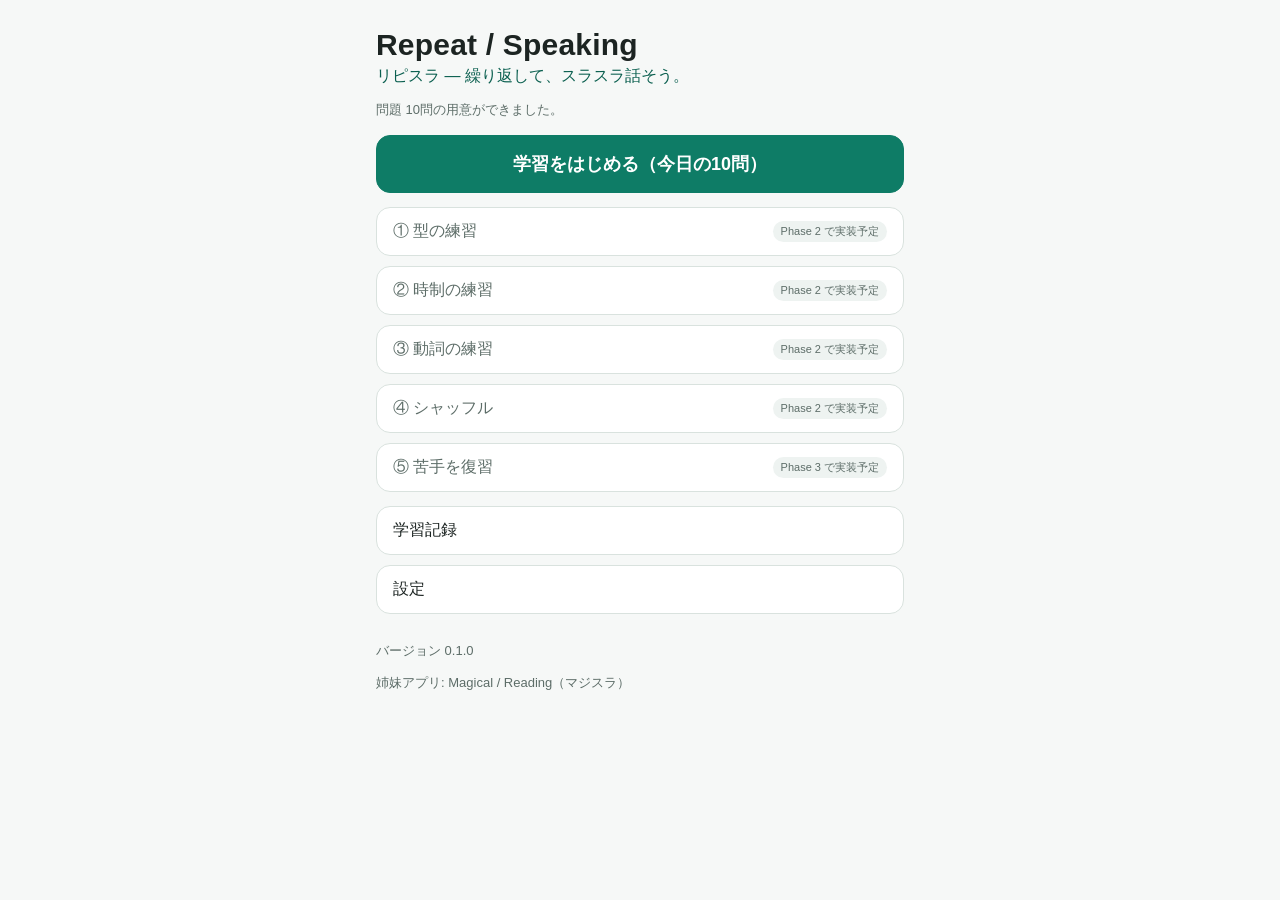
==== index.html @ 86771622 "Phase 1 v0.1.0" ====
<!DOCTYPE html>
<html lang="ja">
<head>
<meta charset="UTF-8">
<meta name="viewport" content="width=device-width, initial-scale=1.0, viewport-fit=cover">
<meta name="theme-color" content="#0e7c66">
<title>Repeat / Speaking（リピスラ）</title>
<link rel="stylesheet" href="style.css">
</head>
<body>
<main id="app">

  <!-- S01 ホーム -->
  <section class="screen active" id="screen-home">
    <header class="home-head">
      <h1>Repeat / Speaking</h1>
      <p class="subtitle">リピスラ — 繰り返して、スラスラ話そう。</p>
      <p class="home-status" id="home-status">問題を読み込んでいます。</p>
    </header>

    <nav class="menu">
      <button type="button" class="btn primary big" id="btn-start" disabled>学習をはじめる（今日の10問）</button>

      <div class="menu-group">
        <button type="button" class="btn menu-item" disabled>① 型の練習 <span class="badge">Phase 2 で実装予定</span></button>
        <button type="button" class="btn menu-item" disabled>② 時制の練習 <span class="badge">Phase 2 で実装予定</span></button>
        <button type="button" class="btn menu-item" disabled>③ 動詞の練習 <span class="badge">Phase 2 で実装予定</span></button>
        <button type="button" class="btn menu-item" disabled>④ シャッフル <span class="badge">Phase 2 で実装予定</span></button>
        <button type="button" class="btn menu-item" disabled>⑤ 苦手を復習 <span class="badge">Phase 3 で実装予定</span></button>
      </div>

      <div class="menu-group sub-menu">
        <button type="button" class="btn menu-item" id="btn-open-records">学習記録</button>
        <button type="button" class="btn menu-item" id="btn-open-settings">設定</button>
      </div>
    </nav>

    <footer class="home-foot">
      <p id="home-version"></p>
      <p class="note">姉妹アプリ: Magical / Reading（マジスラ）</p>
    </footer>
  </section>

  <!-- S02 学習設定 / S06 設定 -->
  <section class="screen" id="screen-settings">
    <header class="page-head">
      <h2>設定</h2>
    </header>
    <div class="form">
      <label>問題数
        <select id="set-count">
          <option value="5">5問</option>
          <option value="10" selected>10問</option>
          <option value="20">20問</option>
        </select>
      </label>
      <p class="note">Phase 1 の問題は10問のため、20問を選んでも10問になります。</p>
      <label>難易度
        <select id="set-level">
          <option value="beginner" selected>初級</option>
          <option value="intermediate">中級</option>
          <option value="advanced">上級</option>
        </select>
      </label>
      <label>回答方法
        <select id="set-method">
          <option value="voice" selected>音声</option>
          <option value="text">テキスト</option>
        </select>
      </label>
      <label>ヒント
        <select id="set-hint">
          <option value="off" selected>オフ</option>
          <option value="on">オン</option>
        </select>
      </label>
      <label>お手本再生
        <select id="set-playback">
          <option value="manual" selected>手動</option>
          <option value="auto">回答後自動</option>
        </select>
      </label>
      <label>正解後の進行
        <select id="set-after">
          <option value="manual" selected>手動</option>
          <option value="auto">自動</option>
        </select>
      </label>
      <label>音声言語
        <select id="set-lang">
          <option value="en-US" selected>en-US</option>
          <option value="en-GB">en-GB</option>
        </select>
      </label>
    </div>

    <div class="form update-box">
      <p id="app-version"></p>
      <button type="button" class="btn sub" id="btn-reload">最新版を読み込む</button>
      <p class="note" id="reload-result"></p>
      <p class="note">ログインとクラウド同期は初版では行いません。学習記録はこの端末の中に保存されます。</p>
    </div>

    <div class="nav-row">
      <button type="button" class="btn sub" id="btn-settings-back">戻る</button>
    </div>
  </section>

  <!-- S03 問題・発話 / S04 回答確認（状態切り替え） -->
  <section class="screen" id="screen-practice">
    <div id="practice-main"></div>
  </section>

  <!-- S05 セット結果 -->
  <section class="screen" id="screen-summary">
    <header class="page-head">
      <h2>セット結果</h2>
    </header>
    <div id="summary-body"></div>
    <div class="row-btns">
      <button type="button" class="btn sub" id="btn-summary-home">ホームに戻る</button>
      <button type="button" class="btn primary" id="btn-summary-retry">もう一度練習する</button>
    </div>
  </section>

  <!-- S06 学習記録 -->
  <section class="screen" id="screen-records">
    <header class="page-head">
      <h2>学習記録</h2>
    </header>
    <div id="records-body"></div>
    <div class="nav-row">
      <button type="button" class="btn sub" id="btn-records-back">戻る</button>
    </div>
  </section>

</main>

<script src="app.js"></script>
</body>
</html>
---- style.css ----
:root {
  --accent: #0e7c66;
  --accent-dark: #0a5f4f;
  --bg: #f6f8f7;
  --card: #ffffff;
  --text: #1c2422;
  --muted: #5d6d68;
  --line: #d9e2de;
  --ok: #178a4c;
  --warn: #b97a12;
  --radius: 14px;
}

* { box-sizing: border-box; }
html, body { margin: 0; padding: 0; }
body {
  font-family: -apple-system, BlinkMacSystemFont, "Hiragino Kaku Gothic ProN", "Noto Sans JP", sans-serif;
  background: var(--bg);
  color: var(--text);
  -webkit-text-size-adjust: 100%;
}

#app { max-width: 560px; margin: 0 auto; padding: 16px 16px 40px; }
.screen { display: none; }
.screen.active { display: block; }

h1 { font-size: 30px; margin: 12px 0 4px; letter-spacing: 0.2px; }
h2 { font-size: 22px; margin: 8px 0; }
.subtitle { color: var(--accent-dark); font-size: 16px; margin: 0 0 8px; }
.home-status, .note { color: var(--muted); font-size: 13px; line-height: 1.6; }
.home-foot { margin-top: 28px; color: var(--muted); font-size: 13px; }

.btn {
  appearance: none; border: 1px solid var(--line); background: var(--card); color: var(--text);
  border-radius: var(--radius); padding: 13px 16px; font-size: 16px; cursor: pointer;
  min-height: 48px;
}
.btn.primary { background: var(--accent); border-color: var(--accent); color: #fff; font-weight: 700; }
.btn.primary:disabled { background: #9db8b1; border-color: #9db8b1; }
.btn.big { width: 100%; font-size: 18px; padding: 16px; }
.btn.sub { background: var(--card); }
.btn.linklike { border: none; background: none; color: var(--accent-dark); text-decoration: underline; min-height: 40px; }
.btn:disabled { color: var(--muted); cursor: default; }
.btn:active { transform: translateY(1px); }

.menu { display: flex; flex-direction: column; gap: 14px; margin-top: 14px; }
.menu-group { display: flex; flex-direction: column; gap: 10px; }
.menu-item { display: flex; justify-content: space-between; align-items: center; text-align: left; gap: 8px; }
.badge { font-size: 11px; color: var(--muted); background: #eef3f1; border-radius: 999px; padding: 3px 8px; white-space: nowrap; }

.form { display: flex; flex-direction: column; gap: 14px; background: var(--card); border: 1px solid var(--line); border-radius: var(--radius); padding: 16px; }
.form label { display: flex; justify-content: space-between; align-items: center; gap: 12px; font-size: 15px; }
.form select { font-size: 16px; padding: 8px; border-radius: 10px; border: 1px solid var(--line); background: #fff; }
.update-box { margin-top: 14px; }
.nav-row { display: flex; justify-content: flex-start; margin-top: 18px; }

.practice-head { margin-bottom: 12px; }
.practice-title { font-weight: 700; font-size: 18px; }
.practice-meta { display: flex; justify-content: space-between; color: var(--muted); font-size: 13px; margin-top: 4px; }
.progress { height: 8px; background: #e3eae7; border-radius: 999px; overflow: hidden; margin-top: 8px; }
.progress-bar { height: 100%; background: var(--accent); transition: width 0.25s ease; }

.prompt-card, .answer-card, .model-card {
  background: var(--card); border: 1px solid var(--line); border-radius: var(--radius); padding: 18px 16px;
}
.prompt-ja { font-size: 24px; line-height: 1.7; margin: 4px 0; font-weight: 600; }
.prompt-context { color: var(--muted); font-size: 14px; margin: 8px 0 0; line-height: 1.6; }
.notice { background: #fdf3e0; border: 1px solid #ecd9ac; border-radius: 10px; padding: 10px 12px; font-size: 14px; line-height: 1.6; }

.mic-zone { display: flex; flex-direction: column; align-items: center; gap: 10px; margin: 22px 0 8px; }
.mic-btn {
  width: 96px; height: 96px; border-radius: 50%; border: none; font-size: 42px; cursor: pointer;
  background: var(--accent); color: #fff; box-shadow: 0 6px 18px rgba(14, 124, 102, 0.35);
}
.mic-btn.listening { background: #c0392b; animation: pulse 1.1s ease-in-out infinite; }
@keyframes pulse { 0% { transform: scale(1); } 50% { transform: scale(1.07); } 100% { transform: scale(1); } }
.mic-state { color: var(--muted); font-size: 14px; text-align: center; margin: 0; line-height: 1.6; }

.row-btns { display: flex; gap: 10px; margin-top: 16px; }
.row-btns .btn { flex: 1; }
.hint-area { margin-top: 12px; }
.hint-line { background: #eef6f3; border-radius: 10px; padding: 10px 12px; font-size: 15px; line-height: 1.6; margin: 8px 0; }
.hint-tag { display: inline-block; font-size: 11px; font-weight: 700; color: var(--accent-dark); background: #d9ece5; border-radius: 6px; padding: 2px 6px; margin-right: 8px; }

.text-input-zone { margin-top: 10px; text-align: center; }
.text-input-zone textarea {
  width: 100%; font-size: 17px; padding: 12px; border: 1px solid var(--line); border-radius: 10px; margin-bottom: 10px;
  font-family: inherit;
}
.text-input-zone .btn { width: 100%; }
.hidden { display: none !important; }

.answer-label { color: var(--muted); font-size: 13px; margin: 0 0 6px; }
.answer-text { font-size: 20px; line-height: 1.6; margin: 0 0 14px; font-weight: 600; }
.verdict { font-size: 22px; font-weight: 800; }
.verdict.ok { color: var(--ok); }
.verdict.undetermined { color: var(--warn); font-size: 19px; }
.verdict.failed { color: #b03a2e; font-size: 19px; }
.verdict-note { color: var(--muted); font-size: 14px; line-height: 1.7; margin: 6px 0 0; }

.model-card { margin-top: 14px; }
.model-head { display: flex; justify-content: space-between; align-items: center; font-weight: 700; margin-bottom: 8px; }
.toggle-group { display: inline-flex; border: 1px solid var(--line); border-radius: 999px; overflow: hidden; }
.toggle { border: none; background: #fff; padding: 6px 12px; font-size: 13px; cursor: pointer; }
.toggle.active { background: var(--accent); color: #fff; font-weight: 700; }
.model-normal, .model-chunks { font-size: 20px; line-height: 1.8; margin: 6px 0; }
.chunk { border: none; background: #eef6f3; border-radius: 8px; padding: 4px 8px; font-size: 19px; cursor: pointer; font-family: inherit; }
.chunk:active { background: #d9ece5; }
.chunk-sep { color: var(--muted); margin: 0 6px; }
.chunk-ja { background: #fdf6e3; border-radius: 10px; padding: 10px 12px; font-size: 14px; line-height: 1.7; }
.explanation { color: var(--muted); font-size: 14px; line-height: 1.7; }

.summary-total { font-size: 17px; font-weight: 600; line-height: 1.7; }
.summary-list { line-height: 2; font-size: 16px; padding-left: 20px; }
.records-list { list-style: none; padding: 0; margin: 0; display: flex; flex-direction: column; gap: 10px; }
.records-list li { background: var(--card); border: 1px solid var(--line); border-radius: var(--radius); padding: 12px 14px; }
.record-head { display: flex; justify-content: space-between; color: var(--muted); font-size: 12px; }
.record-q { font-weight: 600; margin-top: 6px; line-height: 1.6; }
.record-a { margin-top: 4px; line-height: 1.6; }
.record-meta { color: var(--muted); font-size: 12px; margin-top: 4px; }
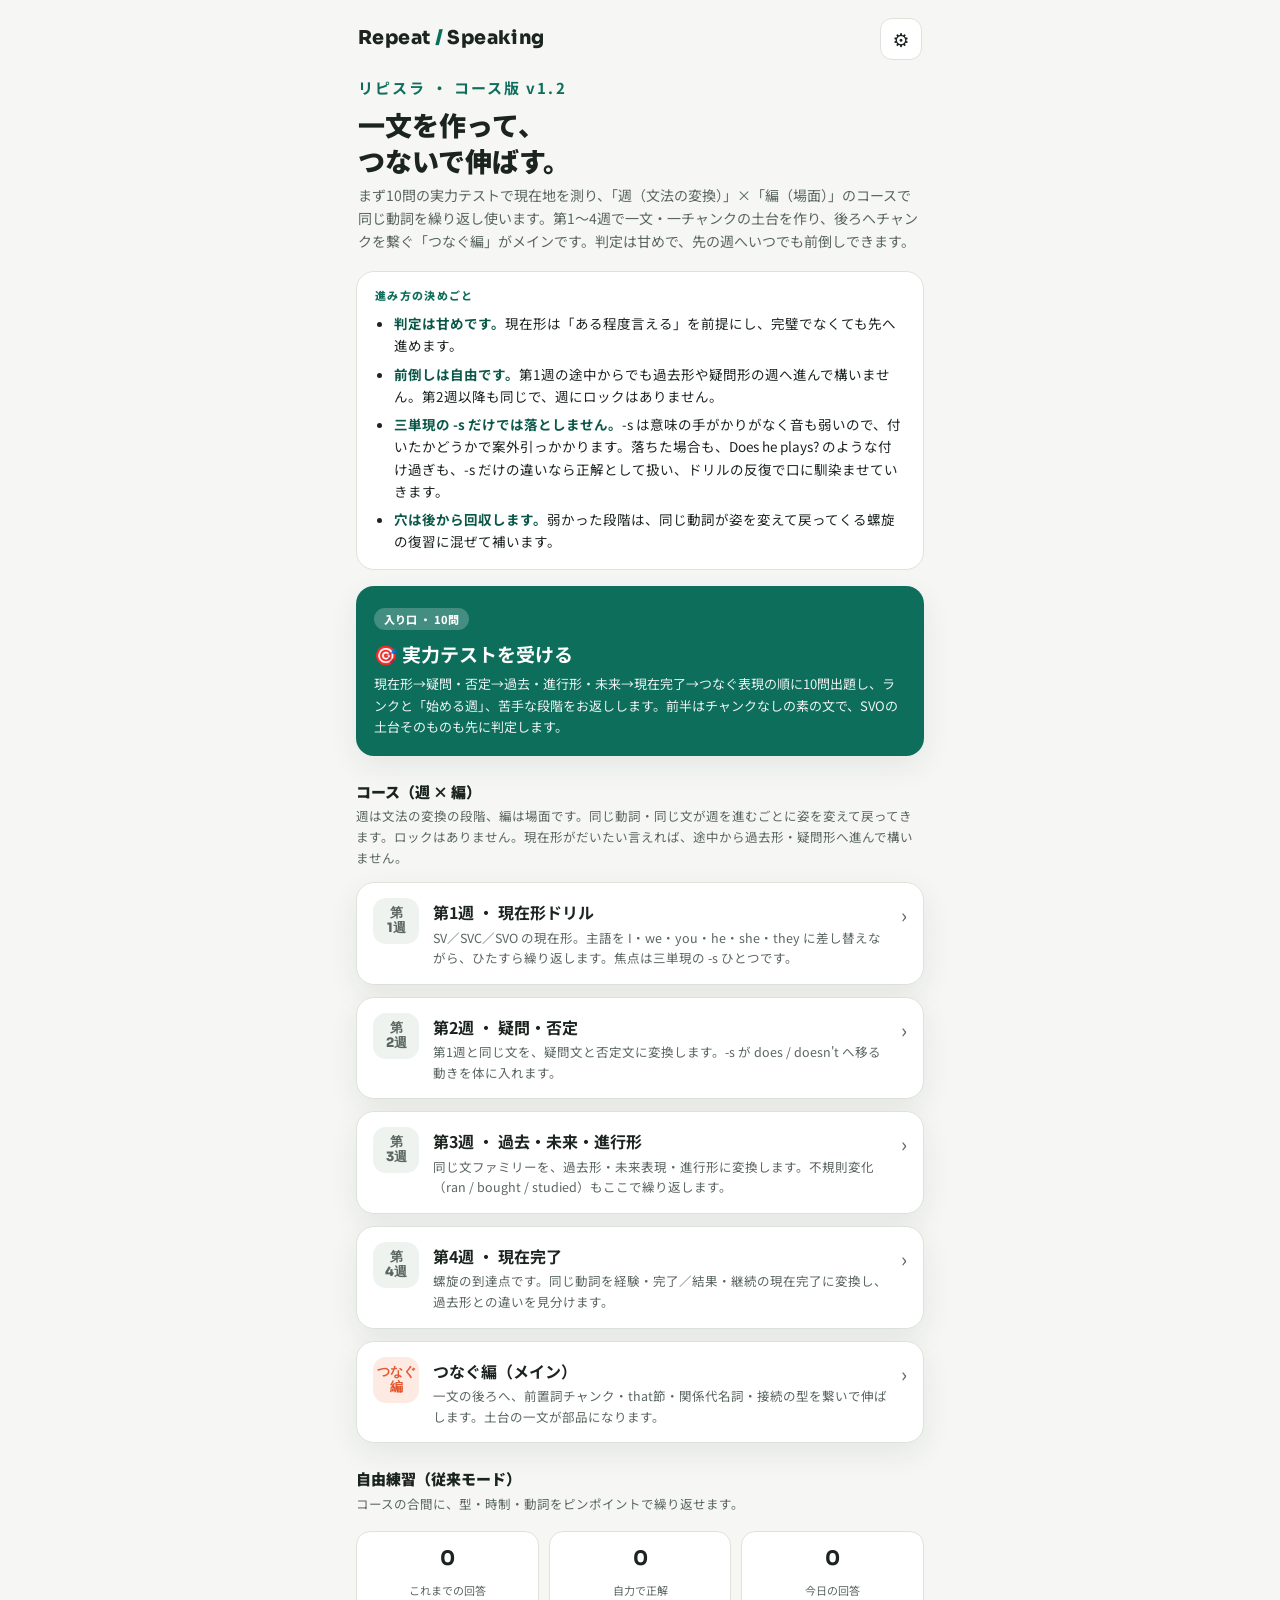
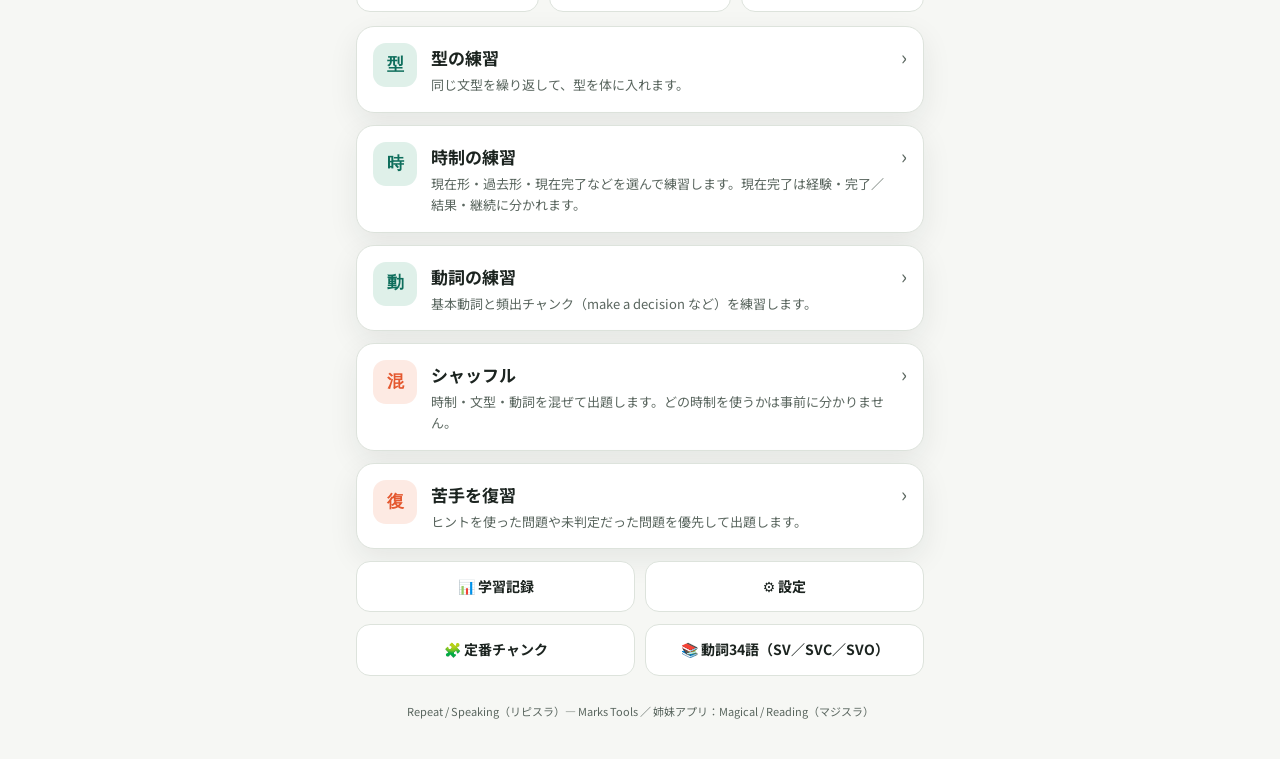
==== commit b66032fe: "v1.2 course version" ====
--- a/index.html
+++ b/index.html
@@ -1,141 +1,1466 @@
-<!DOCTYPE html>
+<!doctype html>
 <html lang="ja">
 <head>
-<meta charset="UTF-8">
-<meta name="viewport" content="width=device-width, initial-scale=1.0, viewport-fit=cover">
-<meta name="theme-color" content="#0e7c66">
-<title>Repeat / Speaking（リピスラ）</title>
-<link rel="stylesheet" href="style.css">
+<meta charset="utf-8" />
+<meta name="viewport" content="width=device-width, initial-scale=1, viewport-fit=cover" />
+<meta name="color-scheme" content="light dark" />
+<link rel="icon" href="data:," />
+<title>Repeat / Speaking — リピスラ</title>
+<link rel="preconnect" href="https://fonts.googleapis.com">
+<link rel="preconnect" href="https://fonts.gstatic.com" crossorigin>
+<link href="https://fonts.googleapis.com/css2?family=Noto+Sans+JP:wght@400;500;700;900&family=Sora:wght@600;700;800&display=swap" rel="stylesheet">
+<style>
+:root{
+  --bg:#f6f7f4; --surface:#ffffff; --surface2:#eef3ef; --ink:#1c2420; --ink2:#5a665f;
+  --line:#dde3dc; --brand:#0e6e5c; --brand-dark:#0a5747; --brand-soft:#dff0e9;
+  --accent:#e4572e; --accent-soft:#fdeae3; --gold:#b98a12; --gold-soft:#faf0d2;
+  --ok:#0e6e5c; --warn:#9a6a00; --bad:#b3372a;
+  --radius:18px; --shadow:0 10px 30px rgba(20,40,32,.08);
+}
+@media (prefers-color-scheme: dark){
+  :root{
+    --bg:#121714; --surface:#1c2320; --surface2:#242d29; --ink:#eef2ee; --ink2:#a7b3ab;
+    --line:#333e38; --brand:#3cbfa4; --brand-dark:#7fd8c3; --brand-soft:#173c33;
+    --accent:#ff8a5f; --accent-soft:#47271c; --gold:#e3bc55; --gold-soft:#40350f;
+    --ok:#3cbfa4; --warn:#e3bc55; --bad:#ff8a7a; --shadow:0 10px 30px rgba(0,0,0,.35);
+  }
+}
+*{box-sizing:border-box}
+html{-webkit-text-size-adjust:100%}
+body{margin:0;background:var(--bg);color:var(--ink);font-family:"Noto Sans JP",system-ui,sans-serif;line-height:1.65}
+button{font:inherit;cursor:pointer;border:none;background:none;color:inherit}
+button:focus-visible,a:focus-visible,input:focus-visible,select:focus-visible{outline:3px solid var(--brand);outline-offset:2px}
+.wrap{max-width:600px;margin:0 auto;padding:0 16px calc(28px + env(safe-area-inset-bottom))}
+.screen{display:none}
+.screen.on{display:block;animation:fade .22s ease}
+@keyframes fade{from{opacity:0;transform:translateY(4px)}to{opacity:1;transform:none}}
+@media (prefers-reduced-motion: reduce){.screen.on{animation:none}.mic.pulse{animation:none}}
+
+/* header */
+.topbar{display:flex;align-items:center;justify-content:space-between;padding:18px 2px 6px}
+.wordmark{font-family:"Sora",sans-serif;font-weight:800;font-size:19px;letter-spacing:.02em}
+.wordmark span{color:var(--brand)}
+.iconbtn{width:42px;height:42px;border-radius:12px;background:var(--surface);border:1px solid var(--line);display:grid;place-items:center;font-size:19px}
+.hero{padding:10px 2px 4px}
+.hero h1{font-size:15px;margin:0;color:var(--brand);font-weight:700;letter-spacing:.14em}
+.hero .big{font-size:27px;font-weight:900;line-height:1.35;margin:6px 0 4px}
+.hero p{margin:0;color:var(--ink2);font-size:14px}
+.stat-strip{display:flex;gap:10px;margin:16px 0 4px}
+.stat{flex:1;background:var(--surface);border:1px solid var(--line);border-radius:14px;padding:10px 12px;text-align:center}
+.stat b{display:block;font-size:20px;font-family:"Sora",sans-serif}
+.stat small{color:var(--ink2);font-size:11px}
+
+/* mode cards */
+.mode-list{display:grid;gap:12px;margin-top:14px}
+.mode-card{display:flex;gap:14px;align-items:flex-start;text-align:left;width:100%;background:var(--surface);border:1px solid var(--line);border-radius:var(--radius);padding:16px;box-shadow:var(--shadow)}
+.mode-card:active{transform:scale(.99)}
+.mode-num{flex:none;width:44px;height:44px;border-radius:13px;background:var(--brand-soft);color:var(--brand);display:grid;place-items:center;font-family:"Sora",sans-serif;font-weight:800;font-size:17px}
+.mode-card.accent .mode-num{background:var(--accent-soft);color:var(--accent)}
+.mode-card h2{font-size:17px;margin:1px 0 2px;font-weight:700}
+.mode-card p{margin:0;font-size:13px;color:var(--ink2)}
+.mode-card .chev{margin-left:auto;color:var(--ink2);font-size:20px;line-height:1.4}
+.sub-row{display:flex;gap:10px;margin-top:12px}
+.sub-btn{flex:1;background:var(--surface);border:1px solid var(--line);border-radius:14px;padding:13px;font-weight:700;font-size:14px}
+.note{font-size:12px;color:var(--ink2);margin-top:14px}
+
+/* generic */
+.backrow{display:flex;align-items:center;gap:10px;padding:16px 0 4px}
+.backbtn{width:40px;height:40px;border-radius:12px;background:var(--surface);border:1px solid var(--line);font-size:18px;display:grid;place-items:center}
+.screen-title{font-size:21px;font-weight:900;margin:0}
+.screen-sub{color:var(--ink2);font-size:13px;margin:2px 0 0}
+.chip-grid{display:grid;gap:10px;margin-top:16px}
+.pick{display:flex;justify-content:space-between;align-items:center;width:100%;text-align:left;background:var(--surface);border:1px solid var(--line);border-radius:14px;padding:14px 16px}
+.pick b{font-size:15px}
+.pick small{display:block;color:var(--ink2);font-size:12px;font-weight:400}
+.pick .cnt{font-family:"Sora",sans-serif;color:var(--brand);font-weight:700;font-size:13px;white-space:nowrap}
+.field{margin-top:18px}
+.field>label{display:block;font-weight:700;font-size:14px;margin-bottom:8px}
+.seg{display:flex;flex-wrap:wrap;gap:8px}
+.seg button{border:1px solid var(--line);background:var(--surface);border-radius:999px;padding:8px 16px;font-size:14px;font-weight:500}
+.seg button.sel{background:var(--brand);border-color:var(--brand);color:#fff;font-weight:700}
+@media (prefers-color-scheme: dark){.seg button.sel{color:#0c1512}}
+.primary-btn{display:block;width:100%;background:var(--brand);color:#fff;font-weight:800;font-size:16px;border-radius:15px;padding:15px;margin-top:22px}
+.primary-btn:disabled{opacity:.45}
+.ghost-btn{display:block;width:100%;background:var(--surface);border:1px solid var(--line);font-weight:700;font-size:15px;border-radius:15px;padding:13px;margin-top:10px}
+.danger-btn{color:var(--bad)}
+
+/* practice */
+.progress-head{display:flex;justify-content:space-between;align-items:baseline;margin-top:14px}
+.progress-head .mode-name{font-weight:800;font-size:15px}
+.progress-head .count{font-family:"Sora",sans-serif;color:var(--ink2);font-size:14px}
+.progressbar{height:8px;background:var(--surface2);border-radius:99px;overflow:hidden;margin-top:8px}
+.progressbar i{display:block;height:100%;background:var(--brand);border-radius:99px;transition:width .35s ease}
+.prompt-card{background:var(--surface);border:1px solid var(--line);border-radius:var(--radius);box-shadow:var(--shadow);padding:26px 20px 22px;margin-top:16px;text-align:center}
+.prompt-label{font-size:12px;letter-spacing:.16em;color:var(--brand);font-weight:700}
+.prompt-ja{font-size:25px;font-weight:900;line-height:1.5;margin:12px 0 8px}
+.prompt-ctx{font-size:13px;color:var(--ink2);margin:0}
+.mic-zone{margin-top:22px;text-align:center}
+.mic{width:96px;height:96px;border-radius:50%;background:var(--brand);color:#fff;font-size:40px;display:grid;place-items:center;margin:0 auto;box-shadow:0 12px 26px rgba(14,110,92,.35)}
+.mic.listening{background:var(--accent);animation:pulse 1.1s ease-in-out infinite}
+@keyframes pulse{0%,100%{transform:scale(1)}50%{transform:scale(1.07)}}
+.mic-state{margin-top:12px;font-size:14px;font-weight:700;min-height:24px}
+.mic-state small{display:block;font-weight:400;color:var(--ink2);font-size:12px}
+.tool-row{display:flex;gap:10px;margin-top:18px}
+.tool-row button{flex:1;background:var(--surface);border:1px solid var(--line);border-radius:13px;padding:12px 6px;font-weight:700;font-size:14px}
+.tool-row button:disabled{opacity:.4}
+.hint-box{display:none;background:var(--gold-soft);border:1px solid var(--gold);border-radius:14px;padding:14px 16px;margin-top:16px;font-size:15px}
+.hint-box.on{display:block}
+.hint-box .h-label{font-size:11px;font-weight:800;letter-spacing:.12em;color:var(--warn)}
+.hint-box .h-body{margin-top:4px;font-weight:700;word-break:break-word}
+.text-input-zone{display:none;margin-top:16px}
+.text-input-zone.on{display:block}
+.text-input-zone textarea{width:100%;border:1px solid var(--line);border-radius:14px;padding:13px;font:inherit;font-size:16px;background:var(--surface);color:var(--ink);min-height:76px;resize:vertical}
+.err-box{display:none;background:var(--accent-soft);border:1px solid var(--accent);color:var(--ink);border-radius:14px;padding:13px 15px;margin-top:16px;font-size:14px}
+.err-box.on{display:block}
+
+/* result */
+.verdict{border-radius:var(--radius);padding:20px;margin-top:16px;text-align:center;border:1px solid var(--line);background:var(--surface)}
+.verdict.ok{background:var(--brand-soft);border-color:var(--brand)}
+.verdict.un{background:var(--gold-soft);border-color:var(--gold)}
+.verdict .v-icon{font-size:34px;line-height:1}
+.verdict h2{margin:6px 0 2px;font-size:21px}
+.verdict p{margin:0;font-size:13px;color:var(--ink2)}
+.your-answer{background:var(--surface);border:1px solid var(--line);border-radius:14px;padding:14px 16px;margin-top:14px}
+.your-answer small{color:var(--ink2);font-size:12px;font-weight:700;letter-spacing:.08em}
+.your-answer .ans{font-size:18px;font-weight:700;margin-top:2px;word-break:break-word}
+.model-card{background:var(--surface);border:1px solid var(--line);border-radius:var(--radius);padding:18px;margin-top:14px;box-shadow:var(--shadow)}
+.model-head{display:flex;justify-content:space-between;align-items:center}
+.model-head b{font-size:13px;letter-spacing:.1em;color:var(--brand)}
+.toggle{display:flex;background:var(--surface2);border-radius:99px;padding:3px}
+.toggle button{border-radius:99px;padding:5px 12px;font-size:12px;font-weight:700;color:var(--ink2)}
+.toggle button.sel{background:var(--surface);color:var(--ink);box-shadow:0 1px 4px rgba(0,0,0,.12)}
+.model-sentence{font-size:21px;font-weight:800;line-height:1.55;margin:12px 0 4px;word-break:break-word}
+.chunk-wrap{display:flex;flex-wrap:wrap;gap:8px;margin-top:12px}
+.chunk{border:1.5px solid var(--brand);color:var(--brand-dark);background:var(--brand-soft);border-radius:12px;padding:9px 12px;font-weight:700;font-size:16px;text-align:left}
+.chunk small{display:block;font-weight:500;font-size:12px;color:var(--ink2)}
+.chunk .chunk-ja{display:none;margin-top:3px;font-size:13px;color:var(--ink);font-weight:500}
+.chunk.open .chunk-ja{display:block}
+.explain{font-size:13px;color:var(--ink2);margin-top:12px}
+.listen-row{display:flex;gap:10px;margin-top:14px}
+.listen-row button{flex:1;border-radius:12px;padding:12px;font-weight:700;font-size:14px;background:var(--surface2);border:1px solid var(--line)}
+.result-actions{margin-top:18px}
+.ai-box{display:none;background:var(--surface);border:1px dashed var(--brand);border-radius:14px;padding:14px 16px;margin-top:14px}
+.ai-box.on{display:block}
+.ai-box textarea{width:100%;min-height:150px;border:1px solid var(--line);border-radius:10px;padding:10px;font:inherit;font-size:12.5px;background:var(--bg);color:var(--ink)}
+.ai-links{display:flex;gap:8px;margin-top:10px;flex-wrap:wrap}
+.ai-links a{flex:1;text-align:center;text-decoration:none;background:var(--brand);color:#fff;font-weight:700;font-size:13px;border-radius:10px;padding:10px 4px}
+@media (prefers-color-scheme: dark){.ai-links a{color:#0c1512}}
+.toast{position:fixed;left:50%;bottom:calc(22px + env(safe-area-inset-bottom));transform:translateX(-50%) translateY(20px);background:var(--ink);color:var(--bg);padding:11px 20px;border-radius:99px;font-size:14px;font-weight:700;opacity:0;pointer-events:none;transition:.25s;z-index:50;max-width:88vw;text-align:center}
+.toast.on{opacity:1;transform:translateX(-50%)}
+
+/* summary & records */
+.score-hero{text-align:center;padding:26px 10px 6px}
+.score-hero .score{font-family:"Sora",sans-serif;font-size:52px;font-weight:800;color:var(--brand);line-height:1}
+.score-hero p{color:var(--ink2);margin:6px 0 0;font-size:14px}
+.review-item{background:var(--surface);border:1px solid var(--line);border-radius:14px;padding:13px 15px;margin-top:10px}
+.review-item .r-ja{font-weight:700;font-size:14px}
+.review-item .r-en{font-size:14px;color:var(--ink2)}
+.badge{display:inline-block;font-size:11px;font-weight:800;border-radius:99px;padding:2px 9px;margin-right:6px;vertical-align:1px}
+.badge.ok{background:var(--brand-soft);color:var(--brand)}
+.badge.un{background:var(--gold-soft);color:var(--warn)}
+.badge.hint{background:var(--accent-soft);color:var(--accent)}
+.mastery-row{display:flex;justify-content:space-between;align-items:center;background:var(--surface);border:1px solid var(--line);border-radius:13px;padding:12px 15px;margin-top:9px}
+.mastery-row b{font-size:14px}
+.stars{color:var(--gold);font-size:15px;letter-spacing:2px;white-space:nowrap}
+.stars small{color:var(--ink2);letter-spacing:0;font-size:11px;margin-left:6px}
+.empty-box{background:var(--surface);border:1px dashed var(--line);border-radius:14px;padding:22px;text-align:center;color:var(--ink2);font-size:14px;margin-top:14px}
+.file-label{display:block;width:100%;text-align:center;background:var(--surface);border:1px solid var(--line);font-weight:700;font-size:15px;border-radius:15px;padding:13px;margin-top:10px;cursor:pointer}
+select,input[type="text"]{font:inherit}
+.foot{margin-top:26px;text-align:center;color:var(--ink2);font-size:11px}
+
+/* v1.2: 実力テスト・コース */
+.test-card{display:block;width:100%;text-align:left;background:var(--brand);color:#fff;border-radius:var(--radius);padding:18px;margin-top:16px;box-shadow:var(--shadow)}
+.test-card h2{margin:0 0 4px;font-size:19px}
+.test-card p{margin:0;font-size:13px;opacity:.92}
+.test-card .tc-badge{display:inline-block;background:rgba(255,255,255,.22);border-radius:99px;padding:2px 10px;font-size:11px;font-weight:800;margin-bottom:8px}
+@media (prefers-color-scheme: dark){.test-card{color:#0c1512}.test-card .tc-badge{background:rgba(0,0,0,.18)}}
+.policy-box{background:var(--surface);border:1px solid var(--line);border-radius:var(--radius);padding:14px 18px 10px;margin-top:14px}
+.policy-box .po-label{font-size:11px;font-weight:800;letter-spacing:.12em;color:var(--brand)}
+.policy-box ul{margin:8px 0 6px;padding-left:19px}
+.policy-box li{font-size:13.5px;margin-bottom:6px}
+.policy-box li b{color:var(--brand-dark)}
+.rank-box{background:var(--surface);border:1px solid var(--brand);border-radius:var(--radius);padding:16px 18px;margin-top:14px}
+.rank-box .r-label{font-size:11px;font-weight:800;letter-spacing:.12em;color:var(--brand)}
+.rank-box .r-name{font-size:22px;font-weight:900;margin:2px 0}
+.rank-box p{margin:4px 0 0;font-size:13px;color:var(--ink2)}
+.week-card{display:flex;gap:14px;align-items:flex-start;text-align:left;width:100%;background:var(--surface);border:1px solid var(--line);border-radius:var(--radius);padding:15px 16px;box-shadow:var(--shadow)}
+.week-card:active{transform:scale(.99)}
+.week-card.rec{border-color:var(--brand);border-width:2px}
+.week-num{flex:none;width:46px;height:46px;border-radius:13px;background:var(--surface2);color:var(--ink2);display:grid;place-items:center;font-family:"Sora",sans-serif;font-weight:800;font-size:13px;text-align:center;line-height:1.15}
+.week-card.rec .week-num{background:var(--brand-soft);color:var(--brand)}
+.week-card.main-week .week-num{background:var(--accent-soft);color:var(--accent)}
+.week-card h3{font-size:16px;margin:1px 0 2px;font-weight:700}
+.week-card p{margin:0;font-size:12.5px;color:var(--ink2)}
+.week-card .rec-tag{font-size:11px;font-weight:800;color:var(--brand)}
+.section-head{font-size:15px;font-weight:900;margin:24px 0 2px}
+.section-sub{font-size:12.5px;color:var(--ink2);margin:0}
+.scene-row{display:flex;flex-wrap:wrap;gap:8px;margin-top:10px}
+.scene-row button{border:1px solid var(--line);background:var(--surface);border-radius:999px;padding:8px 15px;font-size:14px;font-weight:600}
+.scene-row button.sel{background:var(--brand);border-color:var(--brand);color:#fff;font-weight:700}
+@media (prefers-color-scheme: dark){.scene-row button.sel{color:#0c1512}}
+.diag-grid{display:grid;gap:10px;margin-top:12px}
+.diag-card{background:var(--surface);border:1px solid var(--line);border-radius:14px;padding:14px 16px}
+.diag-card b{font-size:14px}
+.diag-card .d-meter{height:8px;background:var(--surface2);border-radius:99px;overflow:hidden;margin:8px 0 6px}
+.diag-card .d-meter i{display:block;height:100%;background:var(--brand)}
+.diag-card p{margin:0;font-size:12.5px;color:var(--ink2)}
+.chunk-tag{display:inline-block;font-size:11px;font-weight:800;background:var(--gold-soft);color:var(--warn);border-radius:99px;padding:2px 9px;margin:0 4px 4px 0}
+.fchunk{background:var(--surface);border:1px solid var(--line);border-radius:14px;padding:14px 16px;margin-top:10px}
+.fchunk .fc-en{font-size:17px;font-weight:800}
+.fchunk .fc-cat{font-size:11px;font-weight:800;color:var(--brand);letter-spacing:.06em}
+.fchunk .fc-ex{font-size:13.5px;margin-top:6px}
+.fchunk .fc-ex small{display:block;color:var(--ink2);font-size:12px}
+.verb-table{width:100%;border-collapse:collapse;margin-top:12px;background:var(--surface);border:1px solid var(--line);border-radius:14px;overflow:hidden}
+.verb-table th,.verb-table td{padding:9px 11px;font-size:13px;text-align:left;border-bottom:1px solid var(--line);vertical-align:top}
+.verb-table th{background:var(--surface2);font-size:12px}
+.verb-table tr:last-child td{border-bottom:none}
+.vtype{font-family:"Sora",sans-serif;font-weight:800;font-size:11px;border-radius:6px;padding:2px 7px;white-space:nowrap}
+.vtype.sv{background:var(--brand-soft);color:var(--brand)}
+.vtype.svc{background:var(--gold-soft);color:var(--warn)}
+.vtype.svo{background:var(--accent-soft);color:var(--accent)}
+.stage-row{display:flex;justify-content:space-between;align-items:center;background:var(--surface);border:1px solid var(--line);border-radius:13px;padding:11px 15px;margin-top:8px;font-size:14px}
+.stage-row .s-score{font-family:"Sora",sans-serif;font-weight:700;color:var(--brand);white-space:nowrap}
+</style>
 </head>
 <body>
-<main id="app">
+<div class="wrap">
 
   <!-- S01 ホーム -->
-  <section class="screen active" id="screen-home">
-    <header class="home-head">
-      <h1>Repeat / Speaking</h1>
-      <p class="subtitle">リピスラ — 繰り返して、スラスラ話そう。</p>
-      <p class="home-status" id="home-status">問題を読み込んでいます。</p>
-    </header>
-
-    <nav class="menu">
-      <button type="button" class="btn primary big" id="btn-start" disabled>学習をはじめる（今日の10問）</button>
-
-      <div class="menu-group">
-        <button type="button" class="btn menu-item" disabled>① 型の練習 <span class="badge">Phase 2 で実装予定</span></button>
-        <button type="button" class="btn menu-item" disabled>② 時制の練習 <span class="badge">Phase 2 で実装予定</span></button>
-        <button type="button" class="btn menu-item" disabled>③ 動詞の練習 <span class="badge">Phase 2 で実装予定</span></button>
-        <button type="button" class="btn menu-item" disabled>④ シャッフル <span class="badge">Phase 2 で実装予定</span></button>
-        <button type="button" class="btn menu-item" disabled>⑤ 苦手を復習 <span class="badge">Phase 3 で実装予定</span></button>
+  <section class="screen on" id="scr-home">
+    <div class="topbar">
+      <div class="wordmark">Repeat <span>/</span> Speaking</div>
+      <button class="iconbtn" id="btn-home-settings" aria-label="設定">⚙️</button>
+    </div>
+    <div class="hero">
+      <h1>リピスラ ・ コース版 v1.2</h1>
+      <div class="big">一文を作って、<br>つないで伸ばす。</div>
+      <p>まず10問の実力テストで現在地を測り、「週（文法の変換）」×「編（場面）」のコースで同じ動詞を繰り返し使います。第1〜4週で一文・一チャンクの土台を作り、後ろへチャンクを繋ぐ「つなぐ編」がメインです。判定は甘めで、先の週へいつでも前倒しできます。</p>
+    </div>
+    <div class="policy-box">
+      <div class="po-label">進み方の決めごと</div>
+      <ul>
+        <li><b>判定は甘めです。</b>現在形は「ある程度言える」を前提にし、完璧でなくても先へ進めます。</li>
+        <li><b>前倒しは自由です。</b>第1週の途中からでも過去形や疑問形の週へ進んで構いません。第2週以降も同じで、週にロックはありません。</li>
+        <li><b>三単現の -s だけでは落としません。</b>-s は意味の手がかりがなく音も弱いので、付いたかどうかで案外引っかかります。落ちた場合も、Does he plays? のような付け過ぎも、-s だけの違いなら正解として扱い、ドリルの反復で口に馴染ませていきます。</li>
+        <li><b>穴は後から回収します。</b>弱かった段階は、同じ動詞が姿を変えて戻ってくる螺旋の復習に混ぜて補います。</li>
+      </ul>
+    </div>
+    <button class="test-card" id="btn-placement">
+      <span class="tc-badge">入り口 ・ 10問</span>
+      <h2>🎯 実力テストを受ける</h2>
+      <p>現在形→疑問・否定→過去・進行形・未来→現在完了→つなぐ表現の順に10問出題し、ランクと「始める週」、苦手な段階をお返しします。前半はチャンクなしの素の文で、SVOの土台そのものも先に判定します。</p>
+    </button>
+    <div class="rank-box" id="rank-box" style="display:none">
+      <div class="r-label">あなたの現在地（仮置き）</div>
+      <div class="r-name" id="rank-name">—</div>
+      <p id="rank-detail"></p>
+      <button class="primary-btn" id="btn-rank-start" style="margin-top:12px">おすすめの週から始める ›</button>
+    </div>
+    <h3 class="section-head">コース（週 × 編）</h3>
+    <p class="section-sub">週は文法の変換の段階、編は場面です。同じ動詞・同じ文が週を進むごとに姿を変えて戻ってきます。ロックはありません。現在形がだいたい言えれば、途中から過去形・疑問形へ進んで構いません。</p>
+    <div class="mode-list" id="week-list"></div>
+    <h3 class="section-head">自由練習（従来モード）</h3>
+    <p class="section-sub">コースの合間に、型・時制・動詞をピンポイントで繰り返せます。</p>
+    <div class="stat-strip">
+      <div class="stat"><b id="stat-total">0</b><small>これまでの回答</small></div>
+      <div class="stat"><b id="stat-ok">0</b><small>自力で正解</small></div>
+      <div class="stat"><b id="stat-streak">0</b><small>今日の回答</small></div>
+    </div>
+    <div class="mode-list">
+      <button class="mode-card" data-mode="pattern">
+        <span class="mode-num">型</span>
+        <span><h2>型の練習</h2><p>同じ文型を繰り返して、型を体に入れます。</p></span>
+        <span class="chev">›</span>
+      </button>
+      <button class="mode-card" data-mode="tense">
+        <span class="mode-num">時</span>
+        <span><h2>時制の練習</h2><p>現在形・過去形・現在完了などを選んで練習します。現在完了は経験・完了／結果・継続に分かれます。</p></span>
+        <span class="chev">›</span>
+      </button>
+      <button class="mode-card" data-mode="verb">
+        <span class="mode-num">動</span>
+        <span><h2>動詞の練習</h2><p>基本動詞と頻出チャンク（make a decision など）を練習します。</p></span>
+        <span class="chev">›</span>
+      </button>
+      <button class="mode-card accent" data-mode="shuffle">
+        <span class="mode-num">混</span>
+        <span><h2>シャッフル</h2><p>時制・文型・動詞を混ぜて出題します。どの時制を使うかは事前に分かりません。</p></span>
+        <span class="chev">›</span>
+      </button>
+      <button class="mode-card accent" data-mode="weak">
+        <span class="mode-num">復</span>
+        <span><h2>苦手を復習</h2><p>ヒントを使った問題や未判定だった問題を優先して出題します。</p></span>
+        <span class="chev">›</span>
+      </button>
+    </div>
+    <div class="sub-row">
+      <button class="sub-btn" id="btn-goto-records">📊 学習記録</button>
+      <button class="sub-btn" id="btn-goto-settings">⚙️ 設定</button>
+    </div>
+    <div class="sub-row">
+      <button class="sub-btn" id="btn-goto-chunks">🧩 定番チャンク</button>
+      <button class="sub-btn" id="btn-goto-verbs">📚 動詞34語（SV／SVC／SVO）</button>
+    </div>
+    <p class="note" id="sr-note"></p>
+    <p class="foot">Repeat / Speaking（リピスラ）— Marks Tools ／ 姉妹アプリ：Magical / Reading（マジスラ）</p>
+  </section>
+
+  <!-- 選択画面（型・時制・動詞） -->
+  <section class="screen" id="scr-pick">
+    <div class="backrow">
+      <button class="backbtn" data-back="home" aria-label="戻る">←</button>
+      <div><h2 class="screen-title" id="pick-title">選んでください</h2><p class="screen-sub" id="pick-sub"></p></div>
+    </div>
+    <div class="field">
+      <label>問題数</label>
+      <div class="seg" id="pick-count">
+        <button data-v="5">5問</button><button data-v="10" class="sel">10問</button><button data-v="20">20問</button>
       </div>
-
-      <div class="menu-group sub-menu">
-        <button type="button" class="btn menu-item" id="btn-open-records">学習記録</button>
-        <button type="button" class="btn menu-item" id="btn-open-settings">設定</button>
+    </div>
+    <div class="chip-grid" id="pick-list"></div>
+  </section>
+
+  <!-- S03/S04 練習画面 -->
+  <section class="screen" id="scr-practice">
+    <div class="backrow">
+      <button class="backbtn" id="btn-quit" aria-label="やめる">←</button>
+      <div><h2 class="screen-title" style="font-size:17px">練習中</h2></div>
+    </div>
+    <div class="progress-head">
+      <span class="mode-name" id="p-mode-name">シャッフル</span>
+      <span class="count" id="p-count">1 / 10</span>
+    </div>
+    <div class="progressbar"><i id="p-bar" style="width:0%"></i></div>
+
+    <div id="phase-ask">
+      <div class="prompt-card">
+        <div class="prompt-label">日本語のお題</div>
+        <p class="prompt-ja" id="p-ja"></p>
+        <p class="prompt-ctx" id="p-ctx"></p>
       </div>
-    </nav>
-
-    <footer class="home-foot">
-      <p id="home-version"></p>
-      <p class="note">姉妹アプリ: Magical / Reading（マジスラ）</p>
-    </footer>
+      <div class="mic-zone" id="mic-zone">
+        <button class="mic" id="btn-mic" aria-label="話す">🎤</button>
+        <div class="mic-state" id="mic-state">押して話す<small>英語で声に出して言ってみましょう</small></div>
+      </div>
+      <div class="err-box" id="recog-error"></div>
+      <div class="hint-box" id="hint-box"><div class="h-label" id="hint-label"></div><div class="h-body" id="hint-body"></div></div>
+      <div class="text-input-zone" id="text-zone">
+        <textarea id="text-answer" placeholder="英語で入力してください（例：I've seen that movie before.）" autocomplete="off"></textarea>
+        <button class="primary-btn" id="btn-text-submit" style="margin-top:12px">この回答で判定する</button>
+      </div>
+      <div class="tool-row">
+        <button id="btn-hint">💡 ヒント</button>
+        <button id="btn-text-toggle">⌨️ テキスト入力</button>
+        <button id="btn-skip">スキップ ›</button>
+      </div>
+    </div>
+
+    <div id="phase-result" style="display:none">
+      <div class="verdict" id="verdict">
+        <div class="v-icon" id="v-icon">🟢</div>
+        <h2 id="v-title">正解！</h2>
+        <p id="v-msg"></p>
+      </div>
+      <div class="your-answer">
+        <small>あなたの回答</small>
+        <div class="ans" id="r-your"></div>
+      </div>
+      <div class="model-card">
+        <div class="model-head">
+          <b>お手本</b>
+          <div class="toggle" role="group" aria-label="お手本の表示切替">
+            <button id="tg-normal" class="sel">通常</button>
+            <button id="tg-chunk">チャンク</button>
+          </div>
+        </div>
+        <div class="model-sentence" id="model-normal"></div>
+        <div class="chunk-wrap" id="model-chunks" style="display:none"></div>
+        <p class="explain" id="r-explain"></p>
+        <div class="listen-row">
+          <button id="btn-listen-full">🔊 お手本を聞く</button>
+          <button id="btn-listen-chunks">🔊 チャンクごとに聞く</button>
+        </div>
+      </div>
+      <div class="ai-box" id="ai-box">
+        <b style="font-size:14px">AIへの質問文</b>
+        <p style="font-size:12px;color:var(--ink2);margin:4px 0 8px">コピーして、使いたいAIに貼り付けてください。あなたの英文をできるだけ生かして添削するよう依頼する文面です。</p>
+        <textarea id="ai-text" readonly></textarea>
+        <button class="primary-btn" id="btn-copy-ai" style="margin-top:10px">📋 質問文をコピー</button>
+        <div class="ai-links">
+          <a href="https://chatgpt.com/" target="_blank" rel="noopener">ChatGPT を開く</a>
+          <a href="https://gemini.google.com/" target="_blank" rel="noopener">Gemini を開く</a>
+          <a href="https://claude.ai/" target="_blank" rel="noopener">Claude を開く</a>
+        </div>
+        <button class="ghost-btn" id="btn-register-answer">自分の回答を正解として登録する</button>
+      </div>
+      <div class="result-actions">
+        <button class="primary-btn" id="btn-next">次の問題へ ›</button>
+        <button class="ghost-btn" id="btn-retry">🔁 もう一度話す</button>
+        <button class="ghost-btn" id="btn-ai" style="display:none">💬 AIに相談する</button>
+      </div>
+    </div>
   </section>
 
-  <!-- S02 学習設定 / S06 設定 -->
-  <section class="screen" id="screen-settings">
-    <header class="page-head">
-      <h2>設定</h2>
-    </header>
-    <div class="form">
-      <label>問題数
-        <select id="set-count">
-          <option value="5">5問</option>
-          <option value="10" selected>10問</option>
-          <option value="20">20問</option>
-        </select>
-      </label>
-      <p class="note">Phase 1 の問題は10問のため、20問を選んでも10問になります。</p>
-      <label>難易度
-        <select id="set-level">
-          <option value="beginner" selected>初級</option>
-          <option value="intermediate">中級</option>
-          <option value="advanced">上級</option>
-        </select>
-      </label>
-      <label>回答方法
-        <select id="set-method">
-          <option value="voice" selected>音声</option>
-          <option value="text">テキスト</option>
-        </select>
-      </label>
-      <label>ヒント
-        <select id="set-hint">
-          <option value="off" selected>オフ</option>
-          <option value="on">オン</option>
-        </select>
-      </label>
-      <label>お手本再生
-        <select id="set-playback">
-          <option value="manual" selected>手動</option>
-          <option value="auto">回答後自動</option>
-        </select>
-      </label>
-      <label>正解後の進行
-        <select id="set-after">
-          <option value="manual" selected>手動</option>
-          <option value="auto">自動</option>
-        </select>
-      </label>
-      <label>音声言語
-        <select id="set-lang">
-          <option value="en-US" selected>en-US</option>
-          <option value="en-GB">en-GB</option>
-        </select>
-      </label>
-    </div>
-
-    <div class="form update-box">
-      <p id="app-version"></p>
-      <button type="button" class="btn sub" id="btn-reload">最新版を読み込む</button>
-      <p class="note" id="reload-result"></p>
-      <p class="note">ログインとクラウド同期は初版では行いません。学習記録はこの端末の中に保存されます。</p>
-    </div>
-
-    <div class="nav-row">
-      <button type="button" class="btn sub" id="btn-settings-back">戻る</button>
-    </div>
+  <!-- コース：編の選択 -->
+  <section class="screen" id="scr-course">
+    <div class="backrow">
+      <button class="backbtn" data-back="home" aria-label="戻る">←</button>
+      <div><h2 class="screen-title" id="course-title">第1週</h2><p class="screen-sub" id="course-sub"></p></div>
+    </div>
+    <div class="field">
+      <label>編（場面）を選ぶ</label>
+      <div class="scene-row" id="course-scenes"></div>
+      <p style="font-size:12px;color:var(--ink2);margin:8px 0 0">その週×編の問題が少ない場合は、近い場面の問題も混ぜて10問にそろえます。判定は甘めです。三単現の -s は、落ちても付け過ぎても、-s だけの違いなら正解として扱います（未判定にもしません）。週にロックはなく、第1週の途中から先の週へ進んでも構いません。</p>
+    </div>
+    <div class="field">
+      <label>問題数</label>
+      <div class="seg" id="course-count">
+        <button data-v="5">5問</button><button data-v="10" class="sel">10問</button><button data-v="20">20問</button>
+      </div>
+    </div>
+    <button class="primary-btn" id="btn-course-start">この週・編で始める ›</button>
+    <div id="course-preview"></div>
   </section>
 
-  <!-- S03 問題・発話 / S04 回答確認（状態切り替え） -->
-  <section class="screen" id="screen-practice">
-    <div id="practice-main"></div>
+  <!-- 定番チャンク -->
+  <section class="screen" id="scr-chunks">
+    <div class="backrow">
+      <button class="backbtn" data-back="home" aria-label="戻る">←</button>
+      <div><h2 class="screen-title">定番チャンク</h2><p class="screen-sub">主語と動詞が違っても、何度も戻ってくる言い回しです。</p></div>
+    </div>
+    <p style="font-size:13.5px;margin:14px 0 0">チャンクは「覚えるもの」ではなく「何度も出会うもの」として扱います。コースの中で、同じ塊が別の文・別の編・別の週に最低5回は違う姿で登場するよう問題を組んであります。暗記テストはしません。文の中でヒントなしで3回言えたら「身についた」目安です。カードをタップすると音声で聞けます。</p>
+    <div id="fchunk-list"></div>
   </section>
 
+  <!-- 動詞台帳 -->
+  <section class="screen" id="scr-verbs">
+    <div class="backrow">
+      <button class="backbtn" data-back="home" aria-label="戻る">←</button>
+      <div><h2 class="screen-title">動詞34語</h2><p class="screen-sub">日常で使う動詞を文型別に整理しました。</p></div>
+    </div>
+    <p style="font-size:13.5px;margin:14px 0 0">日常英会話で頻出の動詞（QQ English の頻出単語まとめ等を参考に選定）を、なるべく網羅して34語に整理し、SV型・SVC型・SVO型に分類しました。第1週の特訓はこの分類どおりに進みます。名詞は目的語スロット、形容詞は SVC の補語スロット、頻度副詞（always / usually / often / sometimes）は現在形ドリルの差し込みチャンクとして各問題に入っています。動詞名をタップすると、その動詞の問題を練習できます（問題がある動詞のみ）。</p>
+    <div id="verb-groups"></div>
+  </section>
+
   <!-- S05 セット結果 -->
-  <section class="screen" id="screen-summary">
-    <header class="page-head">
-      <h2>セット結果</h2>
-    </header>
-    <div id="summary-body"></div>
-    <div class="row-btns">
-      <button type="button" class="btn sub" id="btn-summary-home">ホームに戻る</button>
-      <button type="button" class="btn primary" id="btn-summary-retry">もう一度練習する</button>
-    </div>
+  <section class="screen" id="scr-summary">
+    <div id="placement-result" style="display:none">
+      <div class="score-hero">
+        <div class="r-label" style="font-size:11px;font-weight:800;letter-spacing:.12em;color:var(--brand)">実力テスト結果 ・ ランク（仮置き）</div>
+        <div class="score" id="pl-rank" style="font-size:34px;line-height:1.25">—</div>
+        <p id="pl-msg"></p>
+      </div>
+      <h3 style="margin:16px 0 2px;font-size:15px">段階ごとの結果</h3>
+      <div id="pl-stages"></div>
+      <div class="diag-grid">
+        <div class="diag-card"><b>土台（SVOそのもの）</b><p id="pl-base"></p></div>
+        <div class="diag-card"><b>チャンク（言い回しの塊）</b><p id="pl-chunk"></p></div>
+      </div>
+      <button class="primary-btn" id="btn-pl-start">おすすめの週から始める ›</button>
+      <button class="ghost-btn" id="btn-pl-week1">第1週から始める</button>
+    </div>
+    <div class="score-hero">
+      <div class="score" id="sum-score">0 / 10</div>
+      <p id="sum-msg">セットが終わりました。おつかれさまでした。</p>
+    </div>
+    <div id="sum-list"></div>
+    <button class="primary-btn" id="btn-again">もう1セット練習する</button>
+    <button class="ghost-btn" data-back="home">ホームに戻る</button>
   </section>
 
   <!-- S06 学習記録 -->
-  <section class="screen" id="screen-records">
-    <header class="page-head">
-      <h2>学習記録</h2>
-    </header>
-    <div id="records-body"></div>
-    <div class="nav-row">
-      <button type="button" class="btn sub" id="btn-records-back">戻る</button>
-    </div>
+  <section class="screen" id="scr-records">
+    <div class="backrow">
+      <button class="backbtn" data-back="home" aria-label="戻る">←</button>
+      <div><h2 class="screen-title">学習記録</h2><p class="screen-sub">分野ごとの習熟度と、これまでの回答です。</p></div>
+    </div>
+    <h3 style="margin:20px 0 2px;font-size:15px">詰まりの見分け（2層の診断）</h3>
+    <p style="font-size:12.5px;color:var(--ink2);margin:4px 0 0">「チャンクで引っかかっている」のか「SVOそのもので詰まっている」のかを分けて見ます。対処が違うためです。土台が弱いのにチャンクを詰め込んでも伸びません。</p>
+    <div class="diag-grid" id="diag-grid">
+      <div class="diag-card"><b>① 土台層 ・ 素のSV／SVC／SVO</b><div class="d-meter"><i id="diag-base-bar" style="width:0%"></i></div><p id="diag-base-text">まだデータがありません。</p></div>
+      <div class="diag-card"><b>② チャンク層 ・ 塊を繋げる力</b><div class="d-meter"><i id="diag-chunk-bar" style="width:0%"></i></div><p id="diag-chunk-text">まだデータがありません。</p></div>
+    </div>
+    <h3 style="margin:20px 0 2px;font-size:15px">分野別の習熟度</h3>
+    <div id="mastery-list"></div>
+    <h3 style="margin:22px 0 2px;font-size:15px">最近の回答</h3>
+    <div id="histLog-list"></div>
+    <h3 style="margin:22px 0 2px;font-size:15px">バックアップ</h3>
+    <p style="font-size:13px;color:var(--ink2);margin:4px 0 0">学習記録と、登録した正解表現をJSONファイルで書き出し／読み込みできます。端末を変えるときの引き継ぎに使ってください。</p>
+    <button class="ghost-btn" id="btn-export">⬇ JSONをエクスポート</button>
+    <label class="file-label" for="import-file">⬆ JSONをインポート</label>
+    <input type="file" id="import-file" accept="application/json,.json" style="display:none">
   </section>
 
-</main>
-
-<script src="app.js"></script>
+  <!-- S06 設定 -->
+  <section class="screen" id="scr-settings">
+    <div class="backrow">
+      <button class="backbtn" data-back="home" aria-label="戻る">←</button>
+      <div><h2 class="screen-title">設定</h2><p class="screen-sub">練習の進め方を調整します。</p></div>
+    </div>
+    <div class="field"><label>標準の問題数</label><div class="seg" data-setting="count"><button data-v="5">5問</button><button data-v="10">10問</button><button data-v="20">20問</button></div></div>
+    <div class="field"><label>難易度</label><div class="seg" data-setting="level"><button data-v="1">初級</button><button data-v="2">中級</button><button data-v="3">上級</button></div>
+      <p style="font-size:12px;color:var(--ink2);margin:6px 0 0">初級は選んだ分野の問題だけ、中級以上は近い時制の問題も混ざります。</p></div>
+    <div class="field"><label>回答方法</label><div class="seg" data-setting="input"><button data-v="voice">音声</button><button data-v="text">テキスト</button></div></div>
+    <div class="field"><label>ヒント</label><div class="seg" data-setting="hints"><button data-v="on">オン</button><button data-v="off">オフ</button></div></div>
+    <div class="field"><label>お手本の再生</label><div class="seg" data-setting="modelPlay"><button data-v="manual">手動</button><button data-v="auto">回答後に自動</button></div></div>
+    <div class="field"><label>正解後の進行</label><div class="seg" data-setting="advance"><button data-v="manual">手動</button><button data-v="auto">自動</button></div></div>
+    <div class="field"><label>音声の言語</label><div class="seg" data-setting="lang"><button data-v="en-US">アメリカ英語（en-US）</button><button data-v="en-GB">イギリス英語（en-GB）</button></div></div>
+    <button class="primary-btn" data-back="home">設定を閉じる</button>
+    <button class="ghost-btn danger-btn" id="btn-reset">学習記録をすべて消す</button>
+  </section>
+</div>
+<div class="toast" id="toast"></div>
+<script>
+"use strict";
+/* ============ 問題データ（仕様書 §10 の構造） ============ */
+var QUESTIONS = [
+/* ---- 現在完了・経験 ---- */
+{id:"RS-PP-001",level:1,tense:"pp-exp",pattern:"have-past-participle",verb:"see",promptJa:"私はその映画を見たことがあります。",contextJa:"場面：友達に映画を見た経験を話しています。",primaryAnswer:"I've seen that movie before.",acceptedAnswers:["I've seen that movie before.","I have seen that movie before.","I've watched that movie before.","I have watched that movie before."],chunks:[{en:"I've seen that movie",ja:"その映画を見たことがあります"},{en:"before",ja:"以前に"}],hints:{structure:"S + have + 過去分詞 + O",pattern:"I've seen … / before.",full:"I've seen that movie / before."},explanation:"過去の特定の日ではなく、これまでの経験を表すので現在完了を使います。"},
+{id:"RS-PP-002",level:1,tense:"pp-exp",pattern:"have-been-to",verb:"go",promptJa:"私は京都に行ったことがあります。",contextJa:"場面：旅行の経験を話しています。",primaryAnswer:"I've been to Kyoto before.",acceptedAnswers:["I've been to Kyoto before.","I have been to Kyoto before.","I've been to Kyoto.","I've visited Kyoto before."],chunks:[{en:"I've been",ja:"行ったことがあります"},{en:"to Kyoto",ja:"京都へ"},{en:"before",ja:"以前に"}],hints:{structure:"S + have been to + 場所",pattern:"I've been / to … / before.",full:"I've been / to Kyoto / before."},explanation:"行って帰ってきた経験は have been to を使います。"},
+{id:"RS-PP-003",level:1,tense:"pp-exp",pattern:"have-never",verb:"eat",promptJa:"私は納豆を食べたことがありません。",contextJa:"場面：食の好みを話しています。",primaryAnswer:"I've never eaten natto.",acceptedAnswers:["I've never eaten natto.","I have never eaten natto.","I've never tried natto."],chunks:[{en:"I've never eaten",ja:"食べたことがありません"},{en:"natto",ja:"納豆を"}],hints:{structure:"S + have never + 過去分詞",pattern:"I've never eaten …",full:"I've never eaten natto."},explanation:"「〜したことがない」は have never + 過去分詞です。never は have の直後に置きます。"},
+{id:"RS-PP-004",level:1,tense:"pp-exp",pattern:"have-you-ever",verb:"see",promptJa:"富士山を見たことがありますか。",contextJa:"場面：相手の経験をたずねています。",primaryAnswer:"Have you ever seen Mt. Fuji?",acceptedAnswers:["Have you ever seen Mt. Fuji?","Have you ever seen Mount Fuji?"],chunks:[{en:"Have you ever seen",ja:"見たことがありますか"},{en:"Mt. Fuji",ja:"富士山を"}],hints:{structure:"Have + S + ever + 過去分詞 …?",pattern:"Have you ever seen …?",full:"Have you ever seen Mt. Fuji?"},explanation:"経験をたずねるときは Have you ever …? の形を使います。"},
+{id:"RS-PP-005",level:2,tense:"pp-exp",pattern:"have-never",verb:"drink",promptJa:"私はお酒を飲んだことがありません。",contextJa:"場面：飲み会で自己紹介しています。",primaryAnswer:"I've never drunk alcohol.",acceptedAnswers:["I've never drunk alcohol.","I have never drunk alcohol.","I've never had alcohol."],chunks:[{en:"I've never drunk",ja:"飲んだことがありません"},{en:"alcohol",ja:"お酒を"}],hints:{structure:"S + have never + 過去分詞",pattern:"I've never drunk …",full:"I've never drunk alcohol."},explanation:"drink の過去分詞は drunk です。"},
+{id:"RS-PP-006",level:2,tense:"pp-exp",pattern:"have-past-participle",verb:"read",promptJa:"その本はもう読みました。",contextJa:"場面：友達に本の感想を求められています。",primaryAnswer:"I've already read that book.",acceptedAnswers:["I've already read that book.","I have already read that book.","I've read that book already."],chunks:[{en:"I've already read",ja:"もう読みました"},{en:"that book",ja:"その本は"}],hints:{structure:"S + have already + 過去分詞",pattern:"I've already read …",full:"I've already read that book."},explanation:"「もう〜した」は現在完了 + already で表します。read の過去分詞は read（発音はレッド）です。"},
+{id:"RS-PP-007",level:2,tense:"pp-exp",pattern:"have-been-to",verb:"come",promptJa:"彼は日本に来たことがあります。",contextJa:"場面：同僚の経歴を話しています。",primaryAnswer:"He has been to Japan before.",acceptedAnswers:["He has been to Japan before.","He's been to Japan before.","He has visited Japan before."],chunks:[{en:"He has been",ja:"来たことがあります"},{en:"to Japan",ja:"日本へ"},{en:"before",ja:"以前に"}],hints:{structure:"He/She + has been to + 場所",pattern:"He has been / to … / before.",full:"He has been / to Japan / before."},explanation:"主語が三人称単数のときは has を使います。"},
+{id:"RS-PP-008",level:1,tense:"pp-exp",pattern:"have-past-participle",verb:"meet",promptJa:"私は彼に会ったことがあります。",contextJa:"場面：知人の話をしています。",primaryAnswer:"I've met him before.",acceptedAnswers:["I've met him before.","I have met him before.","I've met him."],chunks:[{en:"I've met him",ja:"彼に会ったことがあります"},{en:"before",ja:"以前に"}],hints:{structure:"S + have + 過去分詞 + O",pattern:"I've met … / before.",full:"I've met him / before."},explanation:"meet の過去分詞は met です。"},
+/* ---- 現在完了・完了／結果 ---- */
+{id:"RS-PP-101",level:1,tense:"pp-comp",pattern:"have-just",verb:"finish",promptJa:"ちょうど宿題が終わったところです。",contextJa:"場面：家族に声をかけられています。",primaryAnswer:"I've just finished my homework.",acceptedAnswers:["I've just finished my homework.","I have just finished my homework.","I just finished my homework."],chunks:[{en:"I've just finished",ja:"ちょうど終わったところです"},{en:"my homework",ja:"宿題が"}],hints:{structure:"S + have just + 過去分詞",pattern:"I've just finished …",full:"I've just finished my homework."},explanation:"「〜したところ」は have just + 過去分詞です。"},
+{id:"RS-PP-102",level:1,tense:"pp-comp",pattern:"have-not-yet",verb:"eat",promptJa:"私はまだ昼ごはんを食べていません。",contextJa:"場面：昼休みの誘いを受けています。",primaryAnswer:"I haven't eaten lunch yet.",acceptedAnswers:["I haven't eaten lunch yet.","I have not eaten lunch yet.","I haven't had lunch yet."],chunks:[{en:"I haven't eaten",ja:"まだ食べていません"},{en:"lunch",ja:"昼ごはんを"},{en:"yet",ja:"まだ（否定文で）"}],hints:{structure:"S + haven't + 過去分詞 + yet",pattern:"I haven't eaten … / yet.",full:"I haven't eaten lunch / yet."},explanation:"「まだ〜していない」は haven't + 過去分詞 + yet です。"},
+{id:"RS-PP-103",level:1,tense:"pp-comp",pattern:"have-you-yet",verb:"do",promptJa:"もう予約をしましたか。",contextJa:"場面：旅行の準備を確認しています。",primaryAnswer:"Have you made a reservation yet?",acceptedAnswers:["Have you made a reservation yet?","Have you booked yet?","Have you made the reservation yet?"],chunks:[{en:"Have you made",ja:"もうしましたか"},{en:"a reservation",ja:"予約を"},{en:"yet",ja:"もう"}],hints:{structure:"Have + S + 過去分詞 … yet?",pattern:"Have you made … / yet?",full:"Have you made a reservation / yet?"},explanation:"予約は make a reservation というチャンクで表します。疑問文では yet を文末に置きます。"},
+{id:"RS-PP-104",level:2,tense:"pp-comp",pattern:"have-already",verb:"make",promptJa:"私はもう決断しました。",contextJa:"場面：上司に判断の結果を報告しています。",primaryAnswer:"I've already made a decision.",acceptedAnswers:["I've already made a decision.","I have already made a decision.","I've made a decision already.","I made a decision."],chunks:[{en:"I've already made",ja:"もう〜しました"},{en:"a decision",ja:"決断を"}],hints:{structure:"S + have already + 過去分詞",pattern:"I've already made …",full:"I've already made a decision."},explanation:"decide の代わりに make a decision というチャンクも自然です。結果が今に残るときは現在完了が合います。"},
+{id:"RS-PP-105",level:2,tense:"pp-comp",pattern:"have-just",verb:"get",promptJa:"今、家に着いたところです。",contextJa:"場面：家族に電話しています。",primaryAnswer:"I've just got home.",acceptedAnswers:["I've just got home.","I've just gotten home.","I just got home.","I've just arrived home."],chunks:[{en:"I've just got",ja:"今〜したところです"},{en:"home",ja:"家に着いた"}],hints:{structure:"S + have just + 過去分詞",pattern:"I've just got home.",full:"I've just got home."},explanation:"「家に着く」は get home というチャンクで表します。"},
+{id:"RS-PP-106",level:1,tense:"pp-comp",pattern:"have-not-yet",verb:"know",promptJa:"結果はまだ分かりません。",contextJa:"場面：試験の結果を聞かれています。",primaryAnswer:"I don't know the result yet.",acceptedAnswers:["I don't know the result yet.","I do not know the result yet.","I haven't heard the result yet."],chunks:[{en:"I don't know",ja:"分かりません"},{en:"the result",ja:"結果は"},{en:"yet",ja:"まだ"}],hints:{structure:"S + don't + 動詞 + yet",pattern:"I don't know … / yet.",full:"I don't know the result / yet."},explanation:"「まだ分からない」は現在の状態なので don't know + yet が自然です。"},
+/* ---- 現在完了・継続 ---- */
+{id:"RS-PP-201",level:1,tense:"pp-cont",pattern:"have-lived-for",verb:"live",promptJa:"私は東京に10年住んでいます。",contextJa:"場面：引っ越しの話をしています。",primaryAnswer:"I've lived in Tokyo for ten years.",acceptedAnswers:["I've lived in Tokyo for ten years.","I have lived in Tokyo for ten years.","I've been living in Tokyo for ten years."],chunks:[{en:"I've lived",ja:"住んでいます"},{en:"in Tokyo",ja:"東京に"},{en:"for ten years",ja:"10年間"}],hints:{structure:"S + have + 過去分詞 + for + 期間",pattern:"I've lived / in … / for …",full:"I've lived / in Tokyo / for ten years."},explanation:"期間には for、起点には since を使います。住み続けているので現在完了です。"},
+{id:"RS-PP-202",level:1,tense:"pp-cont",pattern:"have-known-since",verb:"know",promptJa:"私は彼を学生の頃から知っています。",contextJa:"場面：古い友人を紹介しています。",primaryAnswer:"I've known him since we were students.",acceptedAnswers:["I've known him since we were students.","I have known him since we were students.","I've known him since I was a student."],chunks:[{en:"I've known him",ja:"彼を知っています"},{en:"since we were students",ja:"学生の頃から"}],hints:{structure:"S + have known + O + since + 起点",pattern:"I've known … / since …",full:"I've known him / since we were students."},explanation:"know は状態動詞なので進行形にせず、現在完了で継続を表します。起点には since を使います。"},
+{id:"RS-PP-203",level:2,tense:"pp-cont",pattern:"have-worked-for",verb:"work",promptJa:"私はこの会社で5年働いています。",contextJa:"場面：経歴を説明しています。",primaryAnswer:"I've worked at this company for five years.",acceptedAnswers:["I've worked at this company for five years.","I have worked at this company for five years.","I've worked for this company for five years.","I've been working at this company for five years."],chunks:[{en:"I've worked",ja:"働いています"},{en:"at this company",ja:"この会社で"},{en:"for five years",ja:"5年間"}],hints:{structure:"S + have + 過去分詞 + for + 期間",pattern:"I've worked / at … / for …",full:"I've worked / at this company / for five years."},explanation:"勤務先は at / for + 会社名、期間は for five years です。"},
+{id:"RS-PP-204",level:2,tense:"pp-cont",pattern:"have-been-ing",verb:"wait",promptJa:"私は30分ずっと待っています。",contextJa:"場面：待ち合わせ場所から電話しています。",primaryAnswer:"I've been waiting for thirty minutes.",acceptedAnswers:["I've been waiting for thirty minutes.","I have been waiting for thirty minutes.","I've been waiting for 30 minutes."],chunks:[{en:"I've been waiting",ja:"ずっと待っています"},{en:"for thirty minutes",ja:"30分間"}],hints:{structure:"S + have been + -ing + for + 期間",pattern:"I've been waiting / for …",full:"I've been waiting / for thirty minutes."},explanation:"動作が今も続いていることを強調するときは現在完了進行形を使います。"},
+{id:"RS-PP-205",level:1,tense:"pp-cont",pattern:"have-lived-for",verb:"have",promptJa:"私はこの車を3年持っています。",contextJa:"場面：車の話をしています。",primaryAnswer:"I've had this car for three years.",acceptedAnswers:["I've had this car for three years.","I have had this car for three years.","I've owned this car for three years."],chunks:[{en:"I've had",ja:"持っています"},{en:"this car",ja:"この車を"},{en:"for three years",ja:"3年間"}],hints:{structure:"S + have had + O + for + 期間",pattern:"I've had … / for …",full:"I've had this car / for three years."},explanation:"「持っている」の継続は have had で表します。前の have が助動詞、後の had が過去分詞です。"},
+/* ---- 過去形 ---- */
+{id:"RS-PA-001",level:1,tense:"past",pattern:"went-to",verb:"go",promptJa:"私は昨日、友達と映画を見ました。",contextJa:"場面：昨日の出来事を話しています。",primaryAnswer:"I watched a movie with my friends yesterday.",acceptedAnswers:["I watched a movie with my friends yesterday.","I saw a movie with my friends yesterday.","Yesterday, I watched a movie with my friends."],chunks:[{en:"I watched a movie",ja:"映画を見ました"},{en:"with my friends",ja:"友達と"},{en:"yesterday",ja:"昨日"}],hints:{structure:"S + 過去形 + O + with … + yesterday",pattern:"I watched … / with … / yesterday.",full:"I watched a movie / with my friends / yesterday."},explanation:"yesterday があるので過去形です。文は「見た／友達と／昨日」の順に前から組み立てます。"},
+{id:"RS-PA-002",level:1,tense:"past",pattern:"went-to",verb:"go",promptJa:"私は去年、京都に行きました。",contextJa:"場面：過去の旅行を話しています。",primaryAnswer:"I went to Kyoto last year.",acceptedAnswers:["I went to Kyoto last year.","Last year, I went to Kyoto."],chunks:[{en:"I went",ja:"行きました"},{en:"to Kyoto",ja:"京都へ"},{en:"last year",ja:"去年"}],hints:{structure:"S + went to + 場所 + last year",pattern:"I went / to … / last year.",full:"I went / to Kyoto / last year."},explanation:"last year のような過去の一点が示されるときは過去形です（現在完了の been to との違いに注意）。"},
+{id:"RS-PA-003",level:1,tense:"past",pattern:"made-decision",verb:"make",promptJa:"私は昨日、決断しました。",contextJa:"場面：昨日の出来事として報告しています。",primaryAnswer:"I made a decision yesterday.",acceptedAnswers:["I made a decision yesterday.","I decided yesterday.","Yesterday, I made a decision."],chunks:[{en:"I made",ja:"しました"},{en:"a decision",ja:"決断を"},{en:"yesterday",ja:"昨日"}],hints:{structure:"S + made + a decision + yesterday",pattern:"I made / a decision / yesterday.",full:"I made / a decision / yesterday."},explanation:"make a decision と decided はどちらも自然な表現です。昨日という時点があるので過去形です。"},
+{id:"RS-PA-004",level:1,tense:"past",pattern:"bought",verb:"buy",promptJa:"私は新しい靴を買いました。",contextJa:"場面：買い物の話をしています。",primaryAnswer:"I bought new shoes.",acceptedAnswers:["I bought new shoes.","I bought a pair of new shoes.","I bought some new shoes."],chunks:[{en:"I bought",ja:"買いました"},{en:"new shoes",ja:"新しい靴を"}],hints:{structure:"S + bought + O",pattern:"I bought …",full:"I bought new shoes."},explanation:"buy の過去形は bought です。shoes は通常複数形で使います。"},
+{id:"RS-PA-005",level:2,tense:"past",pattern:"had-good-time",verb:"have",promptJa:"私たちは週末、楽しく過ごしました。",contextJa:"場面：週明けに同僚と話しています。",primaryAnswer:"We had a good time last weekend.",acceptedAnswers:["We had a good time last weekend.","We had a great time last weekend.","We enjoyed ourselves last weekend."],chunks:[{en:"We had a good time",ja:"楽しく過ごしました"},{en:"last weekend",ja:"週末（先週末）"}],hints:{structure:"S + had a good time + last weekend",pattern:"We had a good time / last weekend.",full:"We had a good time / last weekend."},explanation:"「楽しく過ごす」は have a good time というチャンクで表します。"},
+{id:"RS-PA-006",level:1,tense:"past",pattern:"took-break",verb:"take",promptJa:"私は午後、休憩を取りました。",contextJa:"場面：仕事の進み具合を報告しています。",primaryAnswer:"I took a break in the afternoon.",acceptedAnswers:["I took a break in the afternoon.","I had a break in the afternoon."],chunks:[{en:"I took a break",ja:"休憩を取りました"},{en:"in the afternoon",ja:"午後に"}],hints:{structure:"S + took a break + in the afternoon",pattern:"I took a break / in the afternoon.",full:"I took a break / in the afternoon."},explanation:"「休憩を取る」は take a break というチャンクです。"},
+{id:"RS-PA-007",level:2,tense:"past",pattern:"was-ing",verb:"look",promptJa:"その時、私は鍵を探していました。",contextJa:"場面：昨夜の出来事を説明しています。",primaryAnswer:"I was looking for my keys then.",acceptedAnswers:["I was looking for my keys then.","I was looking for my keys at that time.","At that time, I was looking for my keys."],chunks:[{en:"I was looking for",ja:"探していました"},{en:"my keys",ja:"鍵を"},{en:"then",ja:"その時"}],hints:{structure:"S + was + -ing（過去進行形）",pattern:"I was looking for … / then.",full:"I was looking for my keys / then."},explanation:"過去のある時点で進行中だった動作は過去進行形です。「探す」は look for というチャンクです。"},
+{id:"RS-PA-008",level:1,tense:"past",pattern:"did-you",verb:"watch",promptJa:"昨夜の試合を見ましたか。",contextJa:"場面：同僚にたずねています。",primaryAnswer:"Did you watch the game last night?",acceptedAnswers:["Did you watch the game last night?","Did you see the game last night?"],chunks:[{en:"Did you watch",ja:"見ましたか"},{en:"the game",ja:"試合を"},{en:"last night",ja:"昨夜の"}],hints:{structure:"Did + S + 動詞の原形 …?",pattern:"Did you watch … / last night?",full:"Did you watch the game / last night?"},explanation:"過去の疑問文は Did で始め、動詞は原形に戻します。"},
+/* ---- 現在形 ---- */
+{id:"RS-PR-001",level:1,tense:"present",pattern:"usually",verb:"get",promptJa:"私はふだん7時に家に着きます。",contextJa:"場面：生活習慣を話しています。",primaryAnswer:"I usually get home at seven.",acceptedAnswers:["I usually get home at seven.","I usually get home at 7.","I usually arrive home at seven."],chunks:[{en:"I usually get home",ja:"ふだん家に着きます"},{en:"at seven",ja:"7時に"}],hints:{structure:"S + usually + 動詞 …",pattern:"I usually get home / at …",full:"I usually get home / at seven."},explanation:"習慣は現在形です。「家に着く」は get home というチャンクを使います。"},
+{id:"RS-PR-002",level:1,tense:"present",pattern:"want",verb:"want",promptJa:"私はコーヒーが飲みたいです。",contextJa:"場面：カフェで注文の前に話しています。",primaryAnswer:"I want to drink coffee.",acceptedAnswers:["I want to drink coffee.","I want a coffee.","I'd like a coffee.","I would like a coffee."],chunks:[{en:"I want to drink",ja:"飲みたいです"},{en:"coffee",ja:"コーヒーが"}],hints:{structure:"S + want to + 動詞",pattern:"I want to drink …",full:"I want to drink coffee."},explanation:"「〜したい」は want to + 動詞の原形です。注文では I'd like … も丁寧で自然です。"},
+{id:"RS-PR-003",level:1,tense:"present",pattern:"need",verb:"need",promptJa:"私にはもっと時間が必要です。",contextJa:"場面：仕事の相談をしています。",primaryAnswer:"I need more time.",acceptedAnswers:["I need more time.","I need some more time."],chunks:[{en:"I need",ja:"必要です"},{en:"more time",ja:"もっと時間が"}],hints:{structure:"S + need + O",pattern:"I need …",full:"I need more time."},explanation:"日本語の語順に引きずられず、I need … と前から組み立てます。"},
+{id:"RS-PR-004",level:2,tense:"present",pattern:"think",verb:"think",promptJa:"私は、それが良い考えだと思います。",contextJa:"場面：会議で意見を言っています。",primaryAnswer:"I think it's a good idea.",acceptedAnswers:["I think it's a good idea.","I think that is a good idea.","I think it is a good idea."],chunks:[{en:"I think",ja:"〜と思います"},{en:"it's a good idea",ja:"それが良い考えだ"}],hints:{structure:"I think + 文",pattern:"I think / it's a good idea.",full:"I think / it's a good idea."},explanation:"意見は I think の後に文をそのまま続けます。"},
+{id:"RS-PR-005",level:1,tense:"present",pattern:"dont",verb:"drink",promptJa:"私はコーヒーを飲みません。",contextJa:"場面：飲み物の好みを話しています。",primaryAnswer:"I don't drink coffee.",acceptedAnswers:["I don't drink coffee.","I do not drink coffee."],chunks:[{en:"I don't drink",ja:"飲みません"},{en:"coffee",ja:"コーヒーを"}],hints:{structure:"S + don't + 動詞の原形",pattern:"I don't drink …",full:"I don't drink coffee."},explanation:"習慣の否定は don't + 原形です。"},
+{id:"RS-PR-006",level:2,tense:"present",pattern:"look-for",verb:"look",promptJa:"私は新しい仕事を探しています。（現在の状況として）",contextJa:"場面：近況を話しています。",primaryAnswer:"I'm looking for a new job.",acceptedAnswers:["I'm looking for a new job.","I am looking for a new job.","I'm searching for a new job."],chunks:[{en:"I'm looking for",ja:"探しています"},{en:"a new job",ja:"新しい仕事を"}],hints:{structure:"S + be + looking for + O",pattern:"I'm looking for …",full:"I'm looking for a new job."},explanation:"しばらく続いている「探している」は現在進行形が自然です。look for は「探す」のチャンクです。"},
+/* ---- 現在進行形 ---- */
+{id:"RS-PC-001",level:1,tense:"prog",pattern:"be-ing",verb:"do",promptJa:"私は今、夕食を作っています。",contextJa:"場面：電話に出て状況を伝えています。",primaryAnswer:"I'm making dinner now.",acceptedAnswers:["I'm making dinner now.","I am making dinner now.","I'm cooking dinner now."],chunks:[{en:"I'm making",ja:"作っています"},{en:"dinner",ja:"夕食を"},{en:"now",ja:"今"}],hints:{structure:"S + be + -ing",pattern:"I'm making … / now.",full:"I'm making dinner / now."},explanation:"今まさにしている動作は現在進行形です。夕食作りは make dinner と言えます。"},
+{id:"RS-PC-002",level:1,tense:"prog",pattern:"be-ing",verb:"come",promptJa:"バスが来ています。",contextJa:"場面：バス停で友達に伝えています。",primaryAnswer:"The bus is coming.",acceptedAnswers:["The bus is coming.","Here comes the bus."],chunks:[{en:"The bus is coming",ja:"バスが来ています"}],hints:{structure:"S + be + coming",pattern:"The bus is coming.",full:"The bus is coming."},explanation:"近づいてくる様子は進行形で表します。Here comes the bus. も自然な言い方です。"},
+{id:"RS-PC-003",level:2,tense:"prog",pattern:"be-ing",verb:"bring",promptJa:"彼は資料を持ってきているところです。",contextJa:"場面：会議の開始前に伝えています。",primaryAnswer:"He is bringing the documents now.",acceptedAnswers:["He is bringing the documents now.","He's bringing the documents now.","He is bringing the materials now."],chunks:[{en:"He is bringing",ja:"持ってきているところです"},{en:"the documents",ja:"資料を"},{en:"now",ja:"今"}],hints:{structure:"He + is + -ing",pattern:"He is bringing … / now.",full:"He is bringing the documents / now."},explanation:"「持ってくる」は bring です。三人称単数なので is を使います。"},
+/* ---- 未来表現 ---- */
+{id:"RS-FU-001",level:1,tense:"future",pattern:"going-to",verb:"go",promptJa:"私は来週、京都に行く予定です。",contextJa:"場面：旅行の予定を話しています。",primaryAnswer:"I'm going to Kyoto next week.",acceptedAnswers:["I'm going to Kyoto next week.","I am going to Kyoto next week.","I'm going to go to Kyoto next week.","I'll go to Kyoto next week."],chunks:[{en:"I'm going",ja:"行く予定です"},{en:"to Kyoto",ja:"京都へ"},{en:"next week",ja:"来週"}],hints:{structure:"S + be going to + 場所",pattern:"I'm going / to … / next week.",full:"I'm going / to Kyoto / next week."},explanation:"決まっている予定は be going to が自然です。過去形・現在完了との違いを確認しましょう。"},
+{id:"RS-FU-002",level:1,tense:"future",pattern:"will",verb:"give",promptJa:"明日、電話をかけ直します。",contextJa:"場面：電話の終わりに伝えています。",primaryAnswer:"I'll call you back tomorrow.",acceptedAnswers:["I'll call you back tomorrow.","I will call you back tomorrow.","I'll call back tomorrow."],chunks:[{en:"I'll call you back",ja:"かけ直します"},{en:"tomorrow",ja:"明日"}],hints:{structure:"S + will + 動詞",pattern:"I'll call you back / tomorrow.",full:"I'll call you back / tomorrow."},explanation:"その場で決めた約束には will が合います。call back は「かけ直す」のチャンクです。"},
+{id:"RS-FU-003",level:2,tense:"future",pattern:"going-to",verb:"buy",promptJa:"私は来月、新しいパソコンを買うつもりです。",contextJa:"場面：買い物の計画を話しています。",primaryAnswer:"I'm going to buy a new computer next month.",acceptedAnswers:["I'm going to buy a new computer next month.","I am going to buy a new computer next month.","I'm planning to buy a new computer next month."],chunks:[{en:"I'm going to buy",ja:"買うつもりです"},{en:"a new computer",ja:"新しいパソコンを"},{en:"next month",ja:"来月"}],hints:{structure:"S + be going to + 動詞",pattern:"I'm going to buy … / next month.",full:"I'm going to buy a new computer / next month."},explanation:"すでに決めている計画は be going to + 動詞の原形です。"},
+{id:"RS-FU-004",level:1,tense:"future",pattern:"will",verb:"put",promptJa:"会議は3時からにしましょう。",contextJa:"場面：予定を調整しています。",primaryAnswer:"Let's have the meeting at three.",acceptedAnswers:["Let's have the meeting at three.","Let's have the meeting at 3.","Let's meet at three.","Shall we have the meeting at three?"],chunks:[{en:"Let's have the meeting",ja:"会議をしましょう"},{en:"at three",ja:"3時から"}],hints:{structure:"Let's + 動詞",pattern:"Let's have … / at …",full:"Let's have the meeting / at three."},explanation:"提案は Let's … が基本です。時刻は at three と表します。"}
+];
+/* ============ v1.2 追加問題（週×編・文ファミリー） ============ */
+var NEW_QUESTIONS = [
+/* ---- 第1週：現在形 SV／SVC／SVO ドリル（主語を差し替える） ---- */
+{id:"RS-W1-01",level:1,tense:"present",pattern:"sv-run",verb:"run",week:1,scene:"daily",family:"run",base:true,promptJa:"彼は毎朝走ります。",contextJa:"場面：彼の習慣を話しています。主語は He です。",primaryAnswer:"He runs every morning.",acceptedAnswers:["He runs every morning.","He goes running every morning."],chunks:[{en:"He runs",ja:"彼は走ります"},{en:"every morning",ja:"毎朝"}],hints:{structure:"SV：He + runs（三単現の -s）",pattern:"He runs / every morning.",full:"He runs / every morning."},explanation:"SV型。主語が he のとき動詞に -s が付きます。意味の手がかりのない小さな音なので、口で何度も繰り返して体に入れます。"},
+{id:"RS-W1-02",level:1,tense:"present",pattern:"sv-laugh",verb:"sleep",week:1,scene:"daily",family:"sleep",base:true,promptJa:"彼は8時間寝ます。",contextJa:"場面：睡眠の習慣を話しています。",primaryAnswer:"He sleeps for eight hours.",acceptedAnswers:["He sleeps for eight hours.","He sleeps eight hours."],chunks:[{en:"He sleeps",ja:"彼は寝ます"},{en:"for eight hours",ja:"8時間"}],hints:{structure:"SV：He + sleeps（三単現の -s）",pattern:"He sleeps / for … hours.",full:"He sleeps / for eight hours."},explanation:"SV型のドリルです。for + 時間 は「〜の間」という塊として一緒に覚えます。"},
+{id:"RS-W1-03",level:1,tense:"present",pattern:"sv-come",verb:"come",week:1,scene:"school",family:"come",base:true,promptJa:"彼らはバスで学校に来ます。",contextJa:"場面：通学の様子を話しています。主語は They です。",primaryAnswer:"They come to school by bus.",acceptedAnswers:["They come to school by bus."],chunks:[{en:"They come",ja:"彼らは来ます"},{en:"to school",ja:"学校へ"},{en:"by bus",ja:"バスで"}],hints:{structure:"SV：They + come（-s は付かない）",pattern:"They come / to school / by bus.",full:"They come / to school / by bus."},explanation:"主語が they のとき -s は付きません。he との違いを、主語の差し替えで体に入れます。by bus は乗り物の塊です。"},
+{id:"RS-W1-04",level:1,tense:"present",pattern:"svc-be",verb:"be",week:1,scene:"daily",family:"be-busy",base:true,promptJa:"彼女は忙しいです。",contextJa:"場面：彼女の様子を伝えます。主語は She です。",primaryAnswer:"She is busy.",acceptedAnswers:["She is busy.","She's busy."],chunks:[{en:"She is",ja:"彼女は〜です"},{en:"busy",ja:"忙しい"}],hints:{structure:"SVC：She + is + 形容詞",pattern:"She is busy.",full:"She is busy."},explanation:"SVC型。be動詞は主語で形が変わります（I am / she is / they are）。busy は補語スロットに入る形容詞です。"},
+{id:"RS-W1-05",level:1,tense:"present",pattern:"svc-look",verb:"look",week:1,scene:"daily",family:"look-tired",base:true,promptJa:"彼は疲れて見えます。",contextJa:"場面：彼の様子を見て言っています。",primaryAnswer:"He looks tired.",acceptedAnswers:["He looks tired."],chunks:[{en:"He looks",ja:"彼は〜に見えます"},{en:"tired",ja:"疲れて"}],hints:{structure:"SVC：He + looks + 形容詞",pattern:"He looks tired.",full:"He looks tired."},explanation:"look は SVC型で使うと「〜に見える」。looks の -s も三単現です。"},
+{id:"RS-W1-06",level:1,tense:"present",pattern:"svc-be",verb:"be",week:1,scene:"school",family:"be-teacher",base:true,promptJa:"彼女は先生です。",contextJa:"場面：職業を紹介しています。",primaryAnswer:"She is a teacher.",acceptedAnswers:["She is a teacher.","She's a teacher."],chunks:[{en:"She is",ja:"彼女は〜です"},{en:"a teacher",ja:"先生"}],hints:{structure:"SVC：She + is + 名詞",pattern:"She is a teacher.",full:"She is a teacher."},explanation:"SVC型。補語スロットには形容詞だけでなく名詞も入ります。"},
+{id:"RS-W1-07",level:1,tense:"present",pattern:"svo-play",verb:"play",week:1,scene:"daily",family:"play-soccer",base:true,promptJa:"彼はサッカーをします。",contextJa:"場面：彼の趣味を話しています。主語は He です。",primaryAnswer:"He plays soccer.",acceptedAnswers:["He plays soccer."],chunks:[{en:"He plays",ja:"彼は〜をします"},{en:"soccer",ja:"サッカーを"}],hints:{structure:"SVO：He + plays（三単現の -s）+ O",pattern:"He plays soccer.",full:"He plays soccer."},explanation:"実力テストでも使う土台の問題です。plays の -s がこの週の焦点です。"},
+{id:"RS-W1-08",level:1,tense:"present",pattern:"svo-speak",verb:"speak",week:1,scene:"school",family:"speak-english",base:true,promptJa:"彼女は英語を話します。",contextJa:"場面：彼女の語学力を話しています。",primaryAnswer:"She speaks English.",acceptedAnswers:["She speaks English."],chunks:[{en:"She speaks",ja:"彼女は〜を話します"},{en:"English",ja:"英語を"}],hints:{structure:"SVO：She + speaks + O",pattern:"She speaks English.",full:"She speaks English."},explanation:"SVO型の差し替えドリルです。主語 she → speaks と -s が連動します。"},
+{id:"RS-W1-09",level:1,tense:"present",pattern:"svo-drink",verb:"drink",week:1,scene:"daily",family:"drink-coffee",base:true,promptJa:"彼女は毎朝コーヒーを飲みます。",contextJa:"場面：彼女の朝の習慣です。",primaryAnswer:"She drinks coffee every morning.",acceptedAnswers:["She drinks coffee every morning."],chunks:[{en:"She drinks",ja:"彼女は〜を飲みます"},{en:"coffee",ja:"コーヒーを"},{en:"every morning",ja:"毎朝"}],hints:{structure:"SVO：She + drinks + O",pattern:"She drinks coffee / every morning.",full:"She drinks coffee / every morning."},explanation:"第2週では She doesn't drink … と否定に変換し、第3週では過去形に変換する文ファミリーです。"},
+{id:"RS-W1-10",level:1,tense:"present",pattern:"svo-do",verb:"do",week:1,scene:"school",family:"do-homework",base:true,promptJa:"彼らは宿題をします。",contextJa:"場面：放課後の様子です。主語は They です。",primaryAnswer:"They do their homework.",acceptedAnswers:["They do their homework."],chunks:[{en:"They do",ja:"彼らは〜をします"},{en:"their homework",ja:"（彼らの）宿題を"}],hints:{structure:"SVO：They + do（-s なし）+ O",pattern:"They do their homework.",full:"They do their homework."},explanation:"they のときは do のまま。he のときは does になる対比を、次の週の疑問文で使います。"},
+{id:"RS-W1-11",level:1,tense:"present",pattern:"svo-eat",verb:"eat",week:1,scene:"daily",family:"eat-breakfast",base:true,promptJa:"私たちは朝食を食べます。",contextJa:"場面：家族の朝の習慣です。主語は We です。",primaryAnswer:"We eat breakfast.",acceptedAnswers:["We eat breakfast.","We have breakfast."],chunks:[{en:"We eat",ja:"私たちは食べます"},{en:"breakfast",ja:"朝食を"}],hints:{structure:"SVO：We + eat + O",pattern:"We eat breakfast.",full:"We eat breakfast."},explanation:"食事は eat でも have でも言えます。主語 we では -s は付きません。"},
+{id:"RS-W1-12",level:1,tense:"present",pattern:"svo-study",verb:"study",week:1,scene:"school",family:"study-english",base:false,promptJa:"彼は図書館で勉強します。",contextJa:"場面：彼の勉強場所を話しています。",primaryAnswer:"He studies at the library.",acceptedAnswers:["He studies at the library."],chunks:[{en:"He studies",ja:"彼は勉強します"},{en:"at the library",ja:"図書館で"}],hints:{structure:"SVO/SV：He + studies（y→ies）",pattern:"He studies / at the library.",full:"He studies / at the library."},explanation:"study は三単現で studies になります（y→ies）。at the library は場所の塊で、文の後ろに繋ぐ練習の最初の一歩です。"},
+{id:"RS-W1-13",level:1,tense:"present",pattern:"sv-work",verb:"work",week:1,scene:"work",family:"work-hospital",base:true,promptJa:"彼女は病院で働いています。",contextJa:"場面：彼女の勤務先を話しています（現在の仕事として）。",primaryAnswer:"She works at a hospital.",acceptedAnswers:["She works at a hospital."],chunks:[{en:"She works",ja:"彼女は働いています"},{en:"at a hospital",ja:"病院で"}],hints:{structure:"SV：She + works + at …",pattern:"She works / at a hospital.",full:"She works / at a hospital."},explanation:"勤務先は at + 場所。works の -s も三単現です。第4週では He has worked … のように継続へ変換します。"},
+{id:"RS-W1-14",level:1,tense:"present",pattern:"svo-buy",verb:"buy",week:1,scene:"shopping",family:"buy-bread",base:true,promptJa:"彼女は駅でパンを買います。",contextJa:"場面：彼女の買い物の習慣です。",primaryAnswer:"She buys bread at the station.",acceptedAnswers:["She buys bread at the station."],chunks:[{en:"She buys",ja:"彼女は〜を買います"},{en:"bread",ja:"パンを"},{en:"at the station",ja:"駅で"}],hints:{structure:"SVO：She + buys + O",pattern:"She buys bread / at the station.",full:"She buys bread / at the station."},explanation:"buy の文ファミリーです。第3週で過去形 bought、第5週で関係代名詞の文に化けます。"},
+{id:"RS-W1-15",level:1,tense:"present",pattern:"sv-travel",verb:"go",week:1,scene:"travel",family:"travel-train",base:true,promptJa:"彼らは電車で旅行します。",contextJa:"場面：旅行の移動手段を話しています。",primaryAnswer:"They travel by train.",acceptedAnswers:["They travel by train.","They go by train."],chunks:[{en:"They travel",ja:"彼らは旅行します"},{en:"by train",ja:"電車で"}],hints:{structure:"SV：They + travel + by …",pattern:"They travel / by train.",full:"They travel / by train."},explanation:"by + 乗り物 は手段の塊です。"},
+/* ---- 第2週：疑問・否定への変換（同じ文ファミリー） ---- */
+{id:"RS-W2-01",level:1,tense:"present",pattern:"does-q",verb:"play",week:2,scene:"daily",family:"play-soccer",base:true,promptJa:"彼はサッカーをしますか。",contextJa:"場面：第1週の He plays soccer. を疑問文に変換します。",primaryAnswer:"Does he play soccer?",acceptedAnswers:["Does he play soccer?"],chunks:[{en:"Does he play",ja:"彼は〜をしますか"},{en:"soccer",ja:"サッカーを"}],hints:{structure:"Does + he + 動詞の原形 …?",pattern:"Does he play soccer?",full:"Does he play soccer?"},explanation:"三単現の -s は does に移ります。だから動詞は原形 play に戻ります。ここが2つ目の引っかかりどころです。"},
+{id:"RS-W2-02",level:1,tense:"present",pattern:"doesnt",verb:"drink",week:2,scene:"daily",family:"drink-coffee",base:true,promptJa:"彼女はコーヒーを飲みません。",contextJa:"場面：第1週の She drinks coffee. を否定文に変換します。",primaryAnswer:"She doesn't drink coffee.",acceptedAnswers:["She doesn't drink coffee.","She does not drink coffee."],chunks:[{en:"She doesn't drink",ja:"彼女は〜を飲みません"},{en:"coffee",ja:"コーヒーを"}],hints:{structure:"She + doesn't + 動詞の原形",pattern:"She doesn't drink coffee.",full:"She doesn't drink coffee."},explanation:"否定でも -s は doesn't 側に移り、動詞は原形です。"},
+{id:"RS-W2-03",level:1,tense:"present",pattern:"do-q",verb:"speak",week:2,scene:"school",family:"speak-english",base:true,promptJa:"彼らは英語を話しますか。",contextJa:"場面：相手グループについてたずねます。",primaryAnswer:"Do they speak English?",acceptedAnswers:["Do they speak English?"],chunks:[{en:"Do they speak",ja:"彼らは〜を話しますか"},{en:"English",ja:"英語を"}],hints:{structure:"Do + they + 動詞の原形 …?",pattern:"Do they speak English?",full:"Do they speak English?"},explanation:"主語が they の疑問は Do で始めます。Does との使い分けは主語で決まります。"},
+{id:"RS-W2-04",level:1,tense:"present",pattern:"do-q",verb:"run",week:2,scene:"daily",family:"run",base:true,promptJa:"あなたは毎朝走りますか。",contextJa:"場面：相手の習慣をたずねます。",primaryAnswer:"Do you run every morning?",acceptedAnswers:["Do you run every morning?"],chunks:[{en:"Do you run",ja:"あなたは走りますか"},{en:"every morning",ja:"毎朝"}],hints:{structure:"Do + you + 動詞の原形 …?",pattern:"Do you run / every morning?",full:"Do you run / every morning?"},explanation:"第1週の He runs … と同じ run の文ファミリーです。主語が you になると Do you run …? になります。"},
+{id:"RS-W2-05",level:1,tense:"present",pattern:"isnt",verb:"be",week:2,scene:"daily",family:"be-busy",base:true,promptJa:"彼は忙しくありません。",contextJa:"場面：第1週の SVC を否定に変換します。",primaryAnswer:"He isn't busy.",acceptedAnswers:["He isn't busy.","He is not busy.","He's not busy."],chunks:[{en:"He isn't",ja:"彼は〜ではありません"},{en:"busy",ja:"忙しい"}],hints:{structure:"He + isn't + 形容詞",pattern:"He isn't busy.",full:"He isn't busy."},explanation:"be動詞の否定は isn't / aren't を使います。一般動詞の doesn't と混同しないようにします。"},
+{id:"RS-W2-06",level:1,tense:"present",pattern:"doesnt",verb:"know",week:2,scene:"shopping",family:"know-store",base:true,promptJa:"彼女はその店を知りません。",contextJa:"場面：買い物の相談をしています。",primaryAnswer:"She doesn't know that store.",acceptedAnswers:["She doesn't know that store.","She does not know that store."],chunks:[{en:"She doesn't know",ja:"彼女は〜を知りません"},{en:"that store",ja:"その店を"}],hints:{structure:"She + doesn't + 動詞の原形",pattern:"She doesn't know that store.",full:"She doesn't know that store."},explanation:"know も一般動詞なので doesn't を使います。"},
+/* ---- 第3週：過去・未来・進行形への変換 ---- */
+{id:"RS-W3-01",level:1,tense:"past",pattern:"ran",verb:"run",week:3,scene:"daily",family:"run",base:true,promptJa:"彼は昨日走りました。",contextJa:"場面：第1週の run の文を過去形に変換します。",primaryAnswer:"He ran yesterday.",acceptedAnswers:["He ran yesterday.","Yesterday, he ran."],chunks:[{en:"He ran",ja:"彼は走りました"},{en:"yesterday",ja:"昨日"}],hints:{structure:"S + 過去形（ran）",pattern:"He ran / yesterday.",full:"He ran / yesterday."},explanation:"run の過去形は ran です。不規則変化は、同じ文ファミリーの変換で繰り返し当たります。"},
+{id:"RS-W3-02",level:1,tense:"future",pattern:"going-to",verb:"buy",week:3,scene:"shopping",family:"buy-bread",base:false,promptJa:"彼女は明日、新しい靴を買う予定です。",contextJa:"場面：buy の文ファミリーを未来表現に変換します。",primaryAnswer:"She is going to buy new shoes tomorrow.",acceptedAnswers:["She is going to buy new shoes tomorrow.","She's going to buy new shoes tomorrow.","She will buy new shoes tomorrow."],chunks:[{en:"She is going to buy",ja:"彼女は〜を買う予定です"},{en:"new shoes",ja:"新しい靴を"},{en:"tomorrow",ja:"明日"}],hints:{structure:"She + is going to + 動詞の原形",pattern:"She is going to buy … / tomorrow.",full:"She is going to buy new shoes / tomorrow."},explanation:"主語が she なので be動詞は is。計画には be going to が合います。"},
+{id:"RS-W3-03",level:1,tense:"prog",pattern:"be-ing",verb:"do",week:3,scene:"school",family:"do-homework",base:false,promptJa:"彼らは今、宿題をしています。",contextJa:"場面：第1週の do の文を進行形に変換します。",primaryAnswer:"They are doing their homework now.",acceptedAnswers:["They are doing their homework now."],chunks:[{en:"They are doing",ja:"彼らは〜をしています"},{en:"their homework",ja:"宿題を"},{en:"now",ja:"今"}],hints:{structure:"They + are + doing",pattern:"They are doing their homework / now.",full:"They are doing their homework / now."},explanation:"主語 they の be動詞は are。同じ do が are doing に化けます。"},
+{id:"RS-W3-04",level:1,tense:"past",pattern:"studied",verb:"study",week:3,scene:"school",family:"study-english",base:true,promptJa:"彼女は昨夜、英語を勉強しました。",contextJa:"場面：study の文ファミリーを過去形に変換します。",primaryAnswer:"She studied English last night.",acceptedAnswers:["She studied English last night."],chunks:[{en:"She studied",ja:"彼女は勉強しました"},{en:"English",ja:"英語を"},{en:"last night",ja:"昨夜"}],hints:{structure:"She + studied（y→ied）",pattern:"She studied English / last night.",full:"She studied English / last night."},explanation:"study の過去形は studied です。三単現の studies との違いも、変換で並べて覚えます。"},
+/* ---- 第4週：現在完了への変換（同じ動詞を繰り返す） ---- */
+{id:"RS-W4-01",level:2,tense:"pp-exp",pattern:"have-played",verb:"play",week:4,scene:"daily",family:"play-soccer",base:false,promptJa:"彼はサッカーをしたことがあります。",contextJa:"場面：play の文ファミリーを現在完了（経験）に変換します。",primaryAnswer:"He has played soccer before.",acceptedAnswers:["He has played soccer before.","He's played soccer before."],chunks:[{en:"He has played",ja:"彼は〜をしたことがあります"},{en:"soccer",ja:"サッカーを"},{en:"before",ja:"以前に"}],hints:{structure:"He + has + 過去分詞",pattern:"He has played soccer / before.",full:"He has played soccer / before."},explanation:"第1週 He plays → 第2週 Does he play → 第4週 He has played。同じ文の到達点です。"},
+{id:"RS-W4-02",level:2,tense:"pp-exp",pattern:"have-bought",verb:"buy",week:4,scene:"shopping",family:"buy-bread",base:false,promptJa:"彼女はそこでパンを買ったことがあります。",contextJa:"場面：buy の文ファミリーを現在完了（経験）に変換します。",primaryAnswer:"She has bought bread there before.",acceptedAnswers:["She has bought bread there before.","She's bought bread there before."],chunks:[{en:"She has bought",ja:"彼女は〜を買ったことがあります"},{en:"bread",ja:"パンを"},{en:"there",ja:"そこで"},{en:"before",ja:"以前に"}],hints:{structure:"She + has + bought",pattern:"She has bought bread / there / before.",full:"She has bought bread / there / before."},explanation:"buy → bought（過去形）→ bought（過去分詞）。形は同じでも役割が変わります。"},
+{id:"RS-W4-03",level:2,tense:"pp-cont",pattern:"have-worked-for",verb:"work",week:4,scene:"work",family:"work-hospital",base:false,promptJa:"彼はその病院で10年働いています。",contextJa:"場面：work の文ファミリーを現在完了（継続）に変換します。",primaryAnswer:"He has worked at that hospital for ten years.",acceptedAnswers:["He has worked at that hospital for ten years.","He's worked at that hospital for ten years.","He has been working at that hospital for ten years."],chunks:[{en:"He has worked",ja:"彼は働いています"},{en:"at that hospital",ja:"その病院で"},{en:"for ten years",ja:"10年間"}],hints:{structure:"He + has + 過去分詞 + for + 期間",pattern:"He has worked / at … / for …",full:"He has worked / at that hospital / for ten years."},explanation:"第1週の She works at a hospital. と同じ at の塊が、継続の文でもそのまま使えます。"},
+/* ---- 第5週以降：つなぐ編（メイン） ---- */
+{id:"RS-C-01",level:1,tense:"present",pattern:"connect-prep",verb:"play",week:5,scene:"daily",family:"play-soccer",base:false,chunkIds:["in-the-park","with-friends"],promptJa:"私は公園で友達とサッカーをします。",contextJa:"場面：第1週の一文の後ろに、場所と相手のチャンクを繋ぎます。",primaryAnswer:"I play soccer with my friends in the park.",acceptedAnswers:["I play soccer with my friends in the park.","I play soccer in the park with my friends."],chunks:[{en:"I play soccer",ja:"サッカーをします"},{en:"with my friends",ja:"友達と"},{en:"in the park",ja:"公園で"}],hints:{structure:"SVO + with … + in …",pattern:"I play soccer / with my friends / in the park.",full:"I play soccer / with my friends / in the park."},explanation:"つなぐ編の入口です。まず一文を作り、その後ろへ with〜（相手）と in〜（場所）の塊を足していきます。"},
+{id:"RS-C-02",level:1,tense:"prog",pattern:"connect-prep",verb:"wait",week:5,scene:"school",family:"wait-front",base:false,chunkIds:["in-front-of"],promptJa:"彼女は学校の前で待っています。",contextJa:"場面：待ち合わせの場所を伝えます。",primaryAnswer:"She is waiting in front of the school.",acceptedAnswers:["She is waiting in front of the school.","She's waiting in front of the school."],chunks:[{en:"She is waiting",ja:"彼女は待っています"},{en:"in front of the school",ja:"学校の前で"}],hints:{structure:"S + be + -ing + in front of …",pattern:"She is waiting / in front of the school.",full:"She is waiting / in front of the school."},explanation:"in front of 〜 は3語で1つの塊です。単語ごとに訳さず、塊のまま口に出します。"},
+{id:"RS-C-03",level:1,tense:"present",pattern:"connect-between",verb:"be",week:5,scene:"travel",family:"between",base:false,chunkIds:["between"],promptJa:"銀行は郵便局と駅の間にあります。",contextJa:"場面：道をたずねられて場所を説明します。",primaryAnswer:"The bank is between the post office and the station.",acceptedAnswers:["The bank is between the post office and the station."],chunks:[{en:"The bank is",ja:"銀行は〜にあります"},{en:"between the post office and the station",ja:"郵便局と駅の間に"}],hints:{structure:"S + is + between A and B",pattern:"The bank is / between A and B.",full:"The bank is / between the post office / and the station."},explanation:"between A and B は枠のあるチャンクです。A と B の中身だけ差し替えて、何度も違う文で使います。"},
+{id:"RS-C-04",level:1,tense:"present",pattern:"connect-prep",verb:"go",week:5,scene:"work",family:"shopping-after",base:false,chunkIds:["after-work"],promptJa:"私は仕事のあとで買い物をします。",contextJa:"場面：退勤後の予定を話します。",primaryAnswer:"I go shopping after work.",acceptedAnswers:["I go shopping after work.","I do some shopping after work."],chunks:[{en:"I go shopping",ja:"買い物をします"},{en:"after work",ja:"仕事のあとで"}],hints:{structure:"SVO + after work",pattern:"I go shopping / after work.",full:"I go shopping / after work."},explanation:"after work は時間の塊です。文の後ろにポンと足すだけで文が伸びます。"},
+{id:"RS-C-05",level:2,tense:"future",pattern:"connect-as-soon-as",verb:"get",week:5,scene:"daily",family:"call-home",base:false,chunkIds:["as-soon-as","get-home"],promptJa:"家に着いたらすぐ電話します。",contextJa:"場面：家族への連絡の約束です。as soon as を使います。",primaryAnswer:"I'll call you as soon as I get home.",acceptedAnswers:["I'll call you as soon as I get home.","I will call you as soon as I get home.","I'll call as soon as I get home."],chunks:[{en:"I'll call you",ja:"電話します"},{en:"as soon as I get home",ja:"家に着いたらすぐ"}],hints:{structure:"主文 + as soon as + 文",pattern:"I'll call you / as soon as I get home.",full:"I'll call you / as soon as I get home."},explanation:"as soon as は「〜したらすぐ」。知っていても口からは出にくい型なので、主語と動詞を変えて何度も登場させます。"},
+{id:"RS-C-06",level:2,tense:"future",pattern:"connect-as-soon-as",verb:"finish",week:5,scene:"school",family:"finish-homework",base:false,chunkIds:["as-soon-as"],promptJa:"彼女は宿題が終わったらすぐ出かけます。",contextJa:"場面：as soon as を別の主語・動詞で繰り返します。",primaryAnswer:"She will go out as soon as she finishes her homework.",acceptedAnswers:["She will go out as soon as she finishes her homework.","She'll go out as soon as she finishes her homework."],chunks:[{en:"She will go out",ja:"彼女は出かけます"},{en:"as soon as she finishes her homework",ja:"宿題が終わったらすぐ"}],hints:{structure:"主文 + as soon as + she + finishes",pattern:"She will go out / as soon as she finishes …",full:"She will go out / as soon as she finishes her homework."},explanation:"as soon as の後ろの文でも三単現の -s（finishes）は付きます。C-05 と対で繰り返します。"},
+{id:"RS-C-07",level:1,tense:"present",pattern:"connect-that",verb:"think",week:5,scene:"work",family:"think-that",base:false,chunkIds:["think-that"],promptJa:"私は彼が来ると思います。",contextJa:"場面：会議に彼が来るかどうか、見通しを言います。",primaryAnswer:"I think that he will come.",acceptedAnswers:["I think that he will come.","I think he will come.","I think he'll come."],chunks:[{en:"I think that",ja:"〜と思います"},{en:"he will come",ja:"彼が来る"}],hints:{structure:"I think that + 文",pattern:"I think that / he will come.",full:"I think that / he will come."},explanation:"that節の入口です。I think の後ろに、作れるようになった一文をそのまま繋ぎます。that は省略もできます。"},
+{id:"RS-C-08",level:1,tense:"present",pattern:"connect-that",verb:"hope",week:5,scene:"travel",family:"hope-that",base:false,chunkIds:["hope-that"],promptJa:"明日は晴れるといいなと思います。",contextJa:"場面：旅行前日に天気を気にしています。",primaryAnswer:"I hope that it will be sunny tomorrow.",acceptedAnswers:["I hope that it will be sunny tomorrow.","I hope it will be sunny tomorrow.","I hope it's sunny tomorrow."],chunks:[{en:"I hope that",ja:"〜だといいなと思います"},{en:"it will be sunny",ja:"晴れる"},{en:"tomorrow",ja:"明日は"}],hints:{structure:"I hope that + 文",pattern:"I hope that / it will be sunny / tomorrow.",full:"I hope that / it will be sunny / tomorrow."},explanation:"願いは I hope that …。think と hope で、that節の動詞を差し替えて繰り返します。"},
+{id:"RS-C-09",level:1,tense:"present",pattern:"connect-that",verb:"know",week:5,scene:"daily",family:"be-busy",base:false,chunkIds:["know-that"],promptJa:"私は彼女が忙しいと知っています。",contextJa:"場面：第1週の She is busy. を that節の中に入れます。",primaryAnswer:"I know that she is busy.",acceptedAnswers:["I know that she is busy.","I know she is busy."],chunks:[{en:"I know that",ja:"〜と知っています"},{en:"she is busy",ja:"彼女が忙しい"}],hints:{structure:"I know that + 文（SVC）",pattern:"I know that / she is busy.",full:"I know that / she is busy."},explanation:"第1週で作った She is busy. が、そのまま that節の中に入ります。土台の一文が部品になる瞬間です。"},
+{id:"RS-C-10",level:2,tense:"present",pattern:"connect-relative",verb:"be",week:5,scene:"school",family:"relative-who",base:false,chunkIds:["relative-who"],promptJa:"向こうに立っている男性は私の先生です。",contextJa:"場面：人を指して説明します。関係代名詞 who を使います。",primaryAnswer:"The man who is standing over there is my teacher.",acceptedAnswers:["The man who is standing over there is my teacher.","The man standing over there is my teacher."],chunks:[{en:"The man",ja:"男性は"},{en:"who is standing over there",ja:"向こうに立っている"},{en:"is my teacher",ja:"私の先生です"}],hints:{structure:"名詞 + who + 文 …",pattern:"The man / who is standing over there / is my teacher.",full:"The man / who is standing over there / is my teacher."},explanation:"関係代名詞は「名詞の後ろに説明の文を繋ぐ」道具です。まず名詞、次に説明、最後に文の続き、と前から組み立てます。"},
+{id:"RS-C-11",level:2,tense:"present",pattern:"connect-relative",verb:"buy",week:5,scene:"shopping",family:"buy-bread",base:false,chunkIds:["relative-that"],promptJa:"私が昨日買った本は面白いです。",contextJa:"場面：buy の文ファミリーが関係代名詞の文に化けます。",primaryAnswer:"The book that I bought yesterday is interesting.",acceptedAnswers:["The book that I bought yesterday is interesting.","The book I bought yesterday is interesting."],chunks:[{en:"The book",ja:"本は"},{en:"that I bought yesterday",ja:"私が昨日買った"},{en:"is interesting",ja:"面白いです"}],hints:{structure:"名詞 + that + S + 過去形 …",pattern:"The book / that I bought yesterday / is interesting.",full:"The book / that I bought yesterday / is interesting."},explanation:"第3週の bought が、ここでは説明の部品として再登場します。同じ動詞を何度も違う役割で使うのが螺旋です。"},
+{id:"RS-C-12",level:2,tense:"present",pattern:"connect-relative",verb:"make",week:5,scene:"daily",family:"relative-that",base:false,chunkIds:["relative-that"],promptJa:"これは彼女が作ったケーキです。",contextJa:"場面：手作りのケーキを紹介します。",primaryAnswer:"This is the cake that she made.",acceptedAnswers:["This is the cake that she made.","This is the cake she made."],chunks:[{en:"This is the cake",ja:"これはケーキです"},{en:"that she made",ja:"彼女が作った"}],hints:{structure:"This is + 名詞 + that + S + 過去形",pattern:"This is the cake / that she made.",full:"This is the cake / that she made."},explanation:"make の過去形 made が部品になっています。that は省略もできます。"},
+{id:"RS-C-13",level:1,tense:"present",pattern:"connect-because",verb:"go",week:5,scene:"daily",family:"because",base:false,chunkIds:["because"],promptJa:"忙しいので行けません。",contextJa:"場面：誘いを断る理由を言います。because を使います。",primaryAnswer:"I can't go because I'm busy.",acceptedAnswers:["I can't go because I'm busy.","I cannot go because I am busy."],chunks:[{en:"I can't go",ja:"行けません"},{en:"because I'm busy",ja:"忙しいので"}],hints:{structure:"主文 + because + 文",pattern:"I can't go / because I'm busy.",full:"I can't go / because I'm busy."},explanation:"理由は because の後ろに文を繋ぎます。第1週の I'm busy が部品です。"},
+{id:"RS-C-14",level:2,tense:"past",pattern:"connect-when",verb:"play",week:5,scene:"daily",family:"play-soccer",base:false,chunkIds:["when"],promptJa:"子どもの頃、私はよく公園で遊びました。",contextJa:"場面：昔の思い出を話します。when を使います。",primaryAnswer:"When I was a child, I often played in the park.",acceptedAnswers:["When I was a child, I often played in the park.","I often played in the park when I was a child."],chunks:[{en:"When I was a child",ja:"子どもの頃"},{en:"I often played",ja:"よく遊びました"},{en:"in the park",ja:"公園で"}],hints:{structure:"When + 過去の文, 主文（過去形）",pattern:"When I was a child, / I often played / in the park.",full:"When I was a child, / I often played / in the park."},explanation:"when の塊と in the park の塊が一文に集まりました。頻度副詞 often は動詞の前に置きます。"},
+{id:"RS-C-15",level:1,tense:"prog",pattern:"chunk-lookforward",verb:"look",week:5,scene:"travel",family:"look-forward",base:false,chunkIds:["look-forward-to"],promptJa:"私は旅行を楽しみにしています。",contextJa:"場面：定番チャンク look forward to を使います。",primaryAnswer:"I'm looking forward to the trip.",acceptedAnswers:["I'm looking forward to the trip.","I am looking forward to the trip."],chunks:[{en:"I'm looking forward to",ja:"楽しみにしています"},{en:"the trip",ja:"旅行を"}],hints:{structure:"S + be + looking forward to + 名詞",pattern:"I'm looking forward to / the trip.",full:"I'm looking forward to / the trip."},explanation:"look forward to は丸ごと1つの塊です。to の後ろは名詞（または -ing）です。"},
+{id:"RS-C-16",level:2,tense:"future",pattern:"chunk-putoff",verb:"put",week:5,scene:"work",family:"put-off",base:false,chunkIds:["put-off"],promptJa:"会議を来週に延期しましょう。",contextJa:"場面：定番チャンク put off を使います。",primaryAnswer:"Let's put off the meeting until next week.",acceptedAnswers:["Let's put off the meeting until next week.","Let's postpone the meeting until next week."],chunks:[{en:"Let's put off",ja:"延期しましょう"},{en:"the meeting",ja:"会議を"},{en:"until next week",ja:"来週まで（来週に）"}],hints:{structure:"Let's + put off + 名詞",pattern:"Let's put off the meeting / until next week.",full:"Let's put off the meeting / until next week."},explanation:"put は「置く」だけではありません。put off（延期する）のように、塊で意味が変わる組み合わせをチャンクとして覚えます。"},
+{id:"RS-C-17",level:1,tense:"present",pattern:"chunk-getoff",verb:"get",week:5,scene:"travel",family:"get-off",base:false,chunkIds:["get-off"],promptJa:"私は駅でバスを降ります。",contextJa:"場面：降りる駅を伝えます。get off を使います。",primaryAnswer:"I get off the bus at the station.",acceptedAnswers:["I get off the bus at the station."],chunks:[{en:"I get off the bus",ja:"バスを降ります"},{en:"at the station",ja:"駅で"}],hints:{structure:"S + get off + 乗り物 + at …",pattern:"I get off the bus / at the station.",full:"I get off the bus / at the station."},explanation:"get off は「（乗り物を）降りる」の塊。反対は get on です。"}
+];
+QUESTIONS = QUESTIONS.concat(NEW_QUESTIONS);
+/* 旧問題への週・編・ファミリーの割り当て */
+var WEEK_OVERRIDE = {"RS-PR-005":2,"RS-PP-106":4};
+QUESTIONS.forEach(function(q){
+if(!q.week){ q.week = WEEK_OVERRIDE[q.id] || (q.tense==="present"?1: q.tense==="pp-exp"||q.tense==="pp-comp"||q.tense==="pp-cont"?4:3);}
+if(!q.family){ q.family = q.verb || "misc";}
+if(!q.scene){
+var s=(q.contextJa||"")+(q.promptJa||"");
+q.scene = /学校|学生|宿題|授業|先生/.test(s)? "school": /会社|仕事|会議|同僚|上司|部下|資料/.test(s)? "work": /買|店|靴|ショッピング/.test(s)? "shopping": /旅行|京都|富士山|ホテル|観光/.test(s)? "travel": "daily";
+}
+if(q.base===undefined){ q.base = !(q.chunkIds && q.chunkIds.length) && q.chunks.length<=2 && !/in the park|as soon as|in front of|between|look forward|put off/.test(q.primaryAnswer);}
+});
+var QUESTION_MAP = {};
+QUESTIONS.forEach(function(q){ QUESTION_MAP[q.id]=q;});
+
+var TENSES = [
+{key:"present", label:"現在形", sub:"習慣・事実を表します", types:["present"]},
+{key:"prog", label:"現在進行形", sub:"今している最中の動作", types:["prog"]},
+{key:"past", label:"過去形", sub:"終わった出来事（yesterday など）", types:["past"]},
+{key:"future", label:"未来表現", sub:"予定・その場の決定", types:["future"]},
+{key:"pp-exp", label:"現在完了・経験", sub:"〜したことがある", types:["pp-exp"]},
+{key:"pp-comp", label:"現在完了・完了／結果", sub:"もう〜した／まだ〜していない", types:["pp-comp"]},
+{key:"pp-cont", label:"現在完了・継続", sub:"ずっと〜しています", types:["pp-cont"]},
+{key:"pp-vs-past", label:"現在完了と過去形の比較", sub:"経験か、過去の一点かを見分けます", types:["pp-exp","pp-comp","past"]}
+];
+var PATTERNS = [
+{key:"have-never", label:"I’ve never …", sub:"したことがない（経験）"},
+{key:"have-been-to", label:"I’ve been to …", sub:"行ったことがある（経験）"},
+{key:"have-you-ever", label:"Have you ever …?", sub:"経験をたずねる"},
+{key:"have-just", label:"I’ve just …", sub:"〜したところ（完了）"},
+{key:"have-not-yet", label:"I haven’t … yet", sub:"まだ〜していない（完了）"},
+{key:"have-lived-for", label:"I’ve … for …", sub:"期間の継続"},
+{key:"have-past-participle", label:"I’ve + 過去分詞", sub:"現在完了の基本形"},
+{key:"went-to", label:"I went / watched …", sub:"過去形の基本"},
+{key:"going-to", label:"I’m going to …", sub:"決まっている予定"},
+{key:"be-ing", label:"I’m …-ing", sub:"進行形"}
+];
+var VERBS = ["make","take","get","go","come","give","buy","eat","drink","see","watch","look","know","think","want","need","do","have","bring","put"];
+var CATEGORIES = [
+{label:"現在形", types:["present"]},
+{label:"現在進行形", types:["prog"]},
+{label:"過去形", types:["past"]},
+{label:"未来表現", types:["future"]},
+{label:"現在完了・経験", types:["pp-exp"]},
+{label:"現在完了・完了／結果", types:["pp-comp"]},
+{label:"現在完了・継続", types:["pp-cont"]},
+{label:"疑問文・否定文", test:function(q){ return /^(Have|Did|Do)/.test(q.primaryAnswer) || /n't|not/.test(q.primaryAnswer);}},
+{label:"基本動詞・頻出チャンク", test:function(q){ return VERBS.indexOf(q.verb)>=0;}}
+];
+
+/* ============ v1.2 コース定義 ============ */
+var WEEKS = [
+{n:1, title:"第1週 ・ 現在形ドリル", sub:"SV／SVC／SVO の現在形。主語を I・we・you・he・she・they に差し替えながら、ひたすら繰り返します。焦点は三単現の -s ひとつです。", focus:"三単現の -s"},
+{n:2, title:"第2週 ・ 疑問・否定", sub:"第1週と同じ文を、疑問文と否定文に変換します。-s が does / doesn't へ移る動きを体に入れます。", focus:"does への -s の移動"},
+{n:3, title:"第3週 ・ 過去・未来・進行形", sub:"同じ文ファミリーを、過去形・未来表現・進行形に変換します。不規則変化（ran / bought / studied）もここで繰り返します。", focus:"時制の変換"},
+{n:4, title:"第4週 ・ 現在完了", sub:"螺旋の到達点です。同じ動詞を経験・完了／結果・継続の現在完了に変換し、過去形との違いを見分けます。", focus:"現在完了 vs 過去形"},
+{n:5, title:"つなぐ編（メイン）", sub:"一文の後ろへ、前置詞チャンク・that節・関係代名詞・接続の型を繋いで伸ばします。土台の一文が部品になります。", focus:"チャンクを繋ぐ", main:true}
+];
+var SCENES = [
+{key:"all", label:"全部"},
+{key:"daily", label:"日常会話編"},
+{key:"school", label:"学校編"},
+{key:"work", label:"会社編"},
+{key:"shopping", label:"ショッピング編"},
+{key:"travel", label:"旅行編"}
+];
+var SCENE_LABEL = {daily:"日常会話編", school:"学校編", work:"会社編", shopping:"ショッピング編", travel:"旅行編"};
+/* 定番チャンク台帳：主語・動詞を変えて繰り返し登場させる */
+var FIXED_CHUNKS = [
+{id:"between", cat:"枠チャンク", en:"between A and B", ja:"AとBの間に", ex:[["The bank is between the post office and the station.","銀行は郵便局と駅の間にあります"],["My house is between the park and the school.","私の家は公園と学校の間にあります"]]},
+{id:"as-soon-as", cat:"枠チャンク", en:"as soon as …", ja:"〜したらすぐ", ex:[["I'll call you as soon as I get home.","家に着いたらすぐ電話します"],["Please send it as soon as you finish it.","終わったらすぐ送ってください"]]},
+{id:"in-front-of", cat:"場所チャンク", en:"in front of …", ja:"〜の前に", ex:[["She is waiting in front of the school.","彼女は学校の前で待っています"],["Let's meet in front of the station.","駅の前で会いましょう"]]},
+{id:"in-the-park", cat:"場所チャンク", en:"in the park", ja:"公園で", ex:[["I play soccer in the park.","私は公園でサッカーをします"],["When I was a child, I often played in the park.","子どもの頃、よく公園で遊びました"]]},
+{id:"after-work", cat:"時間チャンク", en:"after work", ja:"仕事のあとで", ex:[["I go shopping after work.","仕事のあとで買い物をします"],["He plays tennis after work.","彼は仕事のあとでテニスをします"]]},
+{id:"get-home", cat:"句動詞チャンク", en:"get home", ja:"家に着く", ex:[["I usually get home at seven.","ふだん7時に家に着きます"],["I'll call you as soon as I get home.","家に着いたらすぐ電話します"]]},
+{id:"take-a-break", cat:"句動詞チャンク", en:"take a break", ja:"休憩を取る", ex:[["I took a break in the afternoon.","午後、休憩を取りました"],["Let's take a break.","休憩しましょう"]]},
+{id:"make-a-decision", cat:"句動詞チャンク", en:"make a decision", ja:"決断する", ex:[["I made a decision yesterday.","昨日、決断しました"],["I've already made a decision.","もう決断しました"]]},
+{id:"look-for", cat:"句動詞チャンク", en:"look for …", ja:"〜を探す", ex:[["I'm looking for a new job.","新しい仕事を探しています"],["I was looking for my keys then.","その時、鍵を探していました"]]},
+{id:"look-forward-to", cat:"句動詞チャンク", en:"look forward to …", ja:"〜を楽しみにしている", ex:[["I'm looking forward to the trip.","旅行を楽しみにしています"],["We're looking forward to seeing you.","お会いできるのを楽しみにしています"]]},
+{id:"put-off", cat:"句動詞チャンク", en:"put off …", ja:"〜を延期する", ex:[["Let's put off the meeting until next week.","会議を来週に延期しましょう"],["Don't put it off.","先延ばしにしないで"]]},
+{id:"get-off", cat:"句動詞チャンク", en:"get off …", ja:"（乗り物を）降りる", ex:[["I get off the bus at the station.","駅でバスを降ります"],["She got off the train at Kyoto.","彼女は京都で電車を降りました"]]},
+{id:"think-that", cat:"that節", en:"I think that …", ja:"〜と思います", ex:[["I think that he will come.","彼が来ると思います"],["I think it's a good idea.","良い考えだと思います"]]},
+{id:"hope-that", cat:"that節", en:"I hope that …", ja:"〜だといいなと思います", ex:[["I hope that it will be sunny tomorrow.","明日は晴れるといいなと思います"],["I hope you like it.","気に入ってもらえるといいなと思います"]]},
+{id:"know-that", cat:"that節", en:"I know that …", ja:"〜と知っています", ex:[["I know that she is busy.","彼女が忙しいと知っています"],["I know that he works hard.","彼がよく働くと知っています"]]},
+{id:"relative-who", cat:"関係代名詞", en:"… who …", ja:"（人）の後ろに説明を繋ぐ", ex:[["The man who is standing over there is my teacher.","向こうに立っている男性は私の先生です"],["She is the woman who helped me.","彼女は私を助けてくれた女性です"]]},
+{id:"relative-that", cat:"関係代名詞", en:"… that …", ja:"名詞の後ろに説明を繋ぐ", ex:[["The book that I bought yesterday is interesting.","私が昨日買った本は面白いです"],["This is the cake that she made.","これは彼女が作ったケーキです"]]},
+{id:"because", cat:"接続の型", en:"because …", ja:"〜ので（理由）", ex:[["I can't go because I'm busy.","忙しいので行けません"],["He was late because the train stopped.","電車が止まったので彼は遅れました"]]},
+{id:"when", cat:"接続の型", en:"when …", ja:"〜の頃／〜とき", ex:[["When I was a child, I often played in the park.","子どもの頃、よく公園で遊びました"],["Call me when you get home.","家に着いたら電話して"]]},
+{id:"with-friends", cat:"場所・相手チャンク", en:"with my friends", ja:"友達と", ex:[["I watched a movie with my friends yesterday.","昨日、友達と映画を見ました"],["I play soccer with my friends in the park.","公園で友達とサッカーをします"]]}
+];
+var CHUNK_MAP = {}; FIXED_CHUNKS.forEach(function(c){ CHUNK_MAP[c.id]=c;});
+QUESTIONS.forEach(function(q){
+if(!q.chunkIds || !q.chunkIds.length){
+/* 簡易マッチ：代表語で紐づける */
+var low = " " + q.primaryAnswer.toLowerCase() + " ";
+var hits = [];
+if(low.indexOf("as soon as")>=0) hits.push("as-soon-as");
+if(low.indexOf("in front of")>=0) hits.push("in-front-of");
+if(low.indexOf("between")>=0) hits.push("between");
+if(low.indexOf("in the park")>=0) hits.push("in-the-park");
+if(low.indexOf("after work")>=0) hits.push("after-work");
+if(low.indexOf("get home")>=0||low.indexOf("got home")>=0) hits.push("get-home");
+if(low.indexOf("take a break")>=0||low.indexOf("took a break")>=0) hits.push("take-a-break");
+if(low.indexOf("decision")>=0) hits.push("make-a-decision");
+if(low.indexOf("looking for")>=0) hits.push("look-for");
+if(low.indexOf("looking forward to")>=0) hits.push("look-forward-to");
+if(low.indexOf("put off")>=0) hits.push("put-off");
+if(low.indexOf("get off")>=0) hits.push("get-off");
+if(low.indexOf("i think")>=0) hits.push("think-that");
+if(low.indexOf("i hope")>=0) hits.push("hope-that");
+if(low.indexOf("i know that")>=0) hits.push("know-that");
+if(low.indexOf(" who ")>=0) hits.push("relative-who");
+if(/ (that|which) (i|she|he|they|we|you) /.test(low)) hits.push("relative-that");
+if(low.indexOf("because")>=0) hits.push("because");
+if(low.indexOf("when i was")>=0||low.indexOf("when you")>=0) hits.push("when");
+if(low.indexOf("with my friends")>=0) hits.push("with-friends");
+q.chunkIds = hits;
+}
+});
+/* 動詞台帳34語（SV／SVC／SVO分類） */
+var VERB_INVENTORY = [
+["be","SVC","全編","She is busy."],["get","SVC","日常・旅行","I get home at seven."],["look","SVC","日常","He looks tired."],
+["go","SV","全編","They go by train."],["come","SV","日常・学校","They come to school by bus."],["sleep","SV","日常","He sleeps for eight hours."],["wake","SV","日常","I wake up at six."],["run","SV","日常","He runs every morning."],["live","SV","日常・旅行","I've lived in Tokyo for ten years."],["work","SV","会社","She works at a hospital."],
+["play","SVO","日常・学校","He plays soccer."],["study","SVO","学校","He studies at the library."],["speak","SVO","学校・旅行","She speaks English."],["read","SVO","学校・日常","I've already read that book."],["write","SVO","学校・会社","I write emails every day."],["watch","SVO","日常","I watched a movie yesterday."],["see","SVO","日常・旅行","I've seen that movie before."],["meet","SVO","日常・会社","I've met him before."],["eat","SVO","日常","We eat breakfast."],["drink","SVO","日常","She drinks coffee every morning."],["buy","SVO","ショッピング","She buys bread at the station."],["give","SVO","日常・会社","I'll give you a call tomorrow."],["put","SVO","会社","Let's put off the meeting."],["bring","SVO","会社・旅行","He is bringing the documents now."],["take","SVO","日常・会社","I took a break."],["make","SVO","日常・会社","I made a decision yesterday."],["have","SVO","全編","We had a good time."],["do","SVO","学校・日常","They do their homework."],["know","SVO","全編","I know that she is busy."],["think","SVO","会社・日常","I think that he will come."],["want","SVO","日常・ショッピング","I want to drink coffee."],["need","SVO","日常・会社","I need more time."],["help","SVO","日常・学校","She helped me."],["thank","SVO","全編","Thank you for your help."]
+];
+/* 実力テスト10問：段階タグ付き */
+var PLACEMENT = [
+{id:"RS-W1-07", stage:1},{id:"RS-W1-04", stage:1},
+{id:"RS-W2-01", stage:2},{id:"RS-W2-02", stage:2},
+{id:"RS-PA-004", stage:3},{id:"RS-W3-03", stage:3},{id:"RS-FU-001", stage:3},
+{id:"RS-PP-001", stage:4},{id:"RS-PP-102", stage:4},
+{id:"RS-C-05", stage:5}
+];
+var STAGE_NAMES = {1:"第1週 ・ 現在形（SV／SVC／SVO）",2:"第2週 ・ 疑問・否定",3:"第3週 ・ 過去・進行形・未来",4:"第4週 ・ 現在完了",5:"つなぐ編"};
+var RANK_NAMES = {1:"土台づくりランク",2:"変換スタートランク",3:"時制チャレンジランク",4:"現在完了タッチランク",5:"つなぐ編レディ",6:"つなぐ編マスター見込み"};
+var placementResult = null;
+var courseState = {week:1, scene:"all", count:10};
+
+/* ============ 状態 ============ */
+var settings = {count:10, level:1, input:"voice", hints:"on", modelPlay:"manual", advance:"manual", lang:"en-US"};
+var histLog = []; /* {questionId, answeredAt, answerText, recognitionStatus, evaluationStatus, hintLevel, attemptNumber} */
+var userAnswers = {}; /* questionId -> [追加した許容回答] */
+var session = null; /* {modeLabel, queue, idx, results, attempt, hintLevel, startedAt} */
+var pickState = {mode:null, count:10};
+var SR = window.SpeechRecognition || window.webkitSpeechRecognition || null;
+var recog = null, listening = false;
+
+function $(id){ return document.getElementById(id);}
+function esc(s){ return String(s==null?"":s).replace(/[&<>"']/g,function(c){return {"&":"&amp;","<":"&lt;",">":"&gt;",'"':"&quot;","'":"&#39;"}[c];});}
+function toast(msg){ var t=$("toast"); t.textContent=msg; t.classList.add("on"); clearTimeout(t._tm); t._tm=setTimeout(function(){t.classList.remove("on");},2200);}
+function show(id){ document.querySelectorAll(".screen").forEach(function(s){s.classList.remove("on");}); $(id).classList.add("on"); window.scrollTo(0,0); refreshHomeStats();}
+
+/* ============ 判定（仕様書 §8） ============ */
+var CONTRACTIONS = [
+[/\bi've\b/g,"i have"],[/\bwe've\b/g,"we have"],[/\byou've\b/g,"you have"],[/\bthey've\b/g,"they have"],
+[/\bhe's\b/g,"he has"],[/\bshe's\b/g,"she has"],[/\bit's\b/g,"it is"],
+[/\bhaven't\b/g,"have not"],[/\bhasn't\b/g,"has not"],[/\bdon't\b/g,"do not"],[/\bdoesn't\b/g,"does not"],[/\bdidn't\b/g,"did not"],
+[/\bi'm\b/g,"i am"],[/\bhe is\b/g,"he is"],[/\bi'll\b/g,"i will"],[/\blet's\b/g,"let us"],
+[/\bi'd\b/g,"i would"],[/\bcan't\b/g,"can not"],[/\bwon't\b/g,"will not"]
+];
+function normalize(s){
+var t = " " + String(s||"").toLowerCase() + " ";
+CONTRACTIONS.forEach(function(p){ t = t.replace(p[0], p[1]);});
+t = t.replace(/[’]/g,"'").replace(/[.,!?;:"“”'()]/g," ");
+t = t.replace(/\s+/g," ").trim();
+return t;
+}
+var lastEvalLenientS = false;
+/* 三単現 -s の正規化マップ：動詞台帳と問題データの動詞から、-s 形→原形を作る */
+var SFOR_MAP = {};
+(function(){
+var bases = {};
+VERB_INVENTORY.forEach(function(v){ bases[v[0]]=1;});
+VERBS.forEach(function(v){ bases[v]=1;});
+QUESTIONS.forEach(function(q){ if(q.verb) bases[q.verb]=1;});
+Object.keys(bases).forEach(function(base){
+if(base==="be") return; /* be動詞（is/are）は -s の話ではないので対象外 */
+var f;
+if(base==="have") f="has";
+else if(base==="do") f="does";
+else if(/(s|x|z|ch|sh|o)$/.test(base)) f=base+"es";
+else if(/[^aeiou]y$/.test(base)) f=base.slice(0,-1)+"ies";
+else f=base+"s";
+if(f!==base) SFOR_MAP[f]=base;
+});
+})();
+var NO_STRIP_PREV = {"the":1,"a":1,"an":1,"my":1,"his":1,"her":1,"their":1,"our":1,"your":1,"this":1,"that":1,"these":1,"those":1};
+var AUX_PREV = {"does":1,"do":1,"did":1,"not":1,"can":1,"could":1,"will":1,"would":1,"shall":1,"should":1,"must":1,"may":1,"might":1};
+function stripThirdS(norm){
+/* 三単現の -s だけが違う文を同じ文にそろえる（甘め判定用）。
+   落ちた場合（He play soccer）だけでなく、疑問・否定で付け過ぎた場合
+   （Does he plays? / She doesn't drinks）や has→have の抜けも対象にする。
+   台帳にない動詞は、主語・助動詞の直後にある場合に限り規則でそろえる。 */
+var toks = norm.split(" ");
+var out = toks.map(function(t,i){
+var prev = toks[i-1];
+if(NO_STRIP_PREV[prev]) return t;
+if(SFOR_MAP[t]) return SFOR_MAP[t];
+if((prev==="he"||prev==="she"||prev==="it"||AUX_PREV[prev]) && t.length>3){
+if(/ies$/.test(t)) return t.slice(0,-3)+"y";
+if(/(ches|shes|sses|xes|zes|oes)$/.test(t)) return t.slice(0,-2);
+if(/s$/.test(t) && !/ss$/.test(t)) return t.slice(0,-1);
+}
+return t;
+});
+return out.join(" ");
+}
+function evaluate(q, answerText){
+lastEvalLenientS = false;
+var mine = normalize(answerText);
+if(!mine) return "fail";
+var cands = [q.primaryAnswer].concat(q.acceptedAnswers||[]).concat(userAnswers[q.id]||[]);
+for(var i=0;i<cands.length;i++){ if(normalize(cands[i])===mine) return "accepted";}
+/* v1.2 甘め判定：三単現の -s の有無だけの違いは正解として扱う（未判定にも落とさない） */
+var mineL = stripThirdS(mine);
+for(var j=0;j<cands.length;j++){ if(stripThirdS(normalize(cands[j]))===mineL){ lastEvalLenientS = true; return "accepted";}}
+return "unjudged";
+}
+
+/* ============ 音声 ============ */
+function speak(text, lang){
+if(!("speechSynthesis" in window)){ toast("このブラウザは音声再生に対応していません"); return;}
+try{
+speechSynthesis.cancel();
+var u = new SpeechSynthesisUtterance(text);
+u.lang = lang || settings.lang; u.rate = 0.95;
+speechSynthesis.speak(u);
+}catch(e){ toast("音声を再生できませんでした");}
+}
+function speakChunks(q){
+if(!("speechSynthesis" in window)){ toast("このブラウザは音声再生に対応していません"); return;}
+speechSynthesis.cancel();
+q.chunks.forEach(function(c,i){
+var u = new SpeechSynthesisUtterance(c.en.replace(/[.?]$/,""));
+u.lang = settings.lang; u.rate = 0.9;
+speechSynthesis.speak(u);
+});
+}
+function setMicState(main, sub){
+$("mic-state").innerHTML = esc(main) + (sub? "<small>"+esc(sub)+"</small>": "");
+}
+function startRecognition(){
+if(!SR){ showRecogError("このブラウザは音声認識に対応していません。テキスト入力で回答できます。", true); return;}
+if(listening) return;
+try{
+recog = new SR();
+recog.lang = settings.lang; recog.interimResults = false; recog.maxAlternatives = 1;
+listening = true;
+$("btn-mic").classList.add("listening");
+setMicState("聞き取り中…", "英語で話してください");
+hideRecogError();
+recog.onresult = function(ev){
+var text = ev.results[0][0].transcript || "";
+stopMicUI();
+if(text.trim()){ submitAnswer(text.trim(), "success");}
+else { showRecogError("音声を認識できませんでした。もう一度お試しください。発音の問題とは限りません。マイクの許可や周囲の音もご確認ください。", false);}
+};
+recog.onerror = function(ev){
+stopMicUI();
+if(ev.error === "not-allowed"){ showRecogError("マイクの使用が許可されていません。ブラウザの設定でマイクを許可するか、テキスト入力をご利用ください。", true);}
+else if(ev.error === "no-speech"){ showRecogError("声が聞き取れませんでした。もう一度、少し大きめの声でお試しください。", false);}
+else { showRecogError("音声を認識できませんでした。もう一度お試しください。認識できなかったことは、発音が悪いということではありません。", false);}
+};
+recog.onend = function(){ stopMicUI();};
+recog.start();
+}catch(e){ stopMicUI(); showRecogError("音声認識を開始できませんでした。テキスト入力をご利用ください。", true);}
+}
+function stopMicUI(){ listening=false; $("btn-mic").classList.remove("listening"); if($("phase-ask").style.display!=="none") setMicState("押して話す","英語で声に出して言ってみましょう");}
+function showRecogError(msg, offerText){
+var b=$("recog-error"); b.textContent=msg; b.classList.add("on");
+if(offerText) openTextInput();
+}
+function hideRecogError(){ $("recog-error").classList.remove("on");}
+
+/* ============ 出題ロジック（仕様書 §12） ============ */
+function shuffleArr(a){ var x=a.slice(); for(var i=x.length-1;i>0;i--){ var j=Math.floor(Math.random()*(i+1)); var t=x[i];x[i]=x[j];x[j]=t;} return x;}
+function byLevel(list){
+if(settings.level===1) return list.filter(function(q){return q.level===1;}).length>=3? list.filter(function(q){return q.level===1;}): list;
+if(settings.level===2) return list.filter(function(q){return q.level<=2;});
+return list;
+}
+function buildQueue(mode, key){
+var pool = QUESTIONS.slice();
+if(mode==="pattern"){ pool = pool.filter(function(q){return q.pattern===key;});}
+else if(mode==="tense"){
+var t = TENSES.filter(function(x){return x.key===key;})[0];
+pool = pool.filter(function(q){return t.types.indexOf(q.tense)>=0;});
+if(settings.level>=2 && key!=="pp-vs-past"){
+var others = QUESTIONS.filter(function(q){return t.types.indexOf(q.tense)<0 && (q.tense==="past"||q.tense.indexOf("pp")===0);});
+pool = pool.concat(shuffleArr(others).slice(0,2));
+}
+}
+else if(mode==="verb"){ pool = pool.filter(function(q){return q.verb===key;});}
+else if(mode==="weak"){
+var weakIds = weakQuestionIds();
+pool = pool.filter(function(q){return weakIds.indexOf(q.id)>=0;});
+if(pool.length===0) pool = QUESTIONS.slice();
+}
+pool = byLevel(pool);
+var n = Math.min(pickState.count, pool.length);
+var picked = [], rest = shuffleArr(pool), lastPattern = null, guard=0;
+while(picked.length<n && rest.length && guard<500){
+guard++;
+var cand = rest.shift();
+if(mode==="shuffle" && lastPattern && cand.pattern===lastPattern && rest.length){ rest.push(cand); continue;}
+picked.push(cand); lastPattern = cand.pattern;
+}
+return picked;
+}
+function weakQuestionIds(){
+var score = {};
+histLog.forEach(function(h){
+if(h.attemptNumber!==1) return;
+if(h.hintLevel>0) score[h.questionId]=(score[h.questionId]||0)+2;
+if(h.evaluationStatus==="unjudged") score[h.questionId]=(score[h.questionId]||0)+2;
+if(h.evaluationStatus==="skipped") score[h.questionId]=(score[h.questionId]||0)+1;
+});
+QUESTIONS.forEach(function(q){ if(masteryOf(q.id)===0) score[q.id]=(score[q.id]||0)+1;});
+return Object.keys(score).filter(function(k){return score[k]>0;}).sort(function(a,b){return score[b]-score[a];});
+}
+function masteryOf(qid){
+var firsts = histLog.filter(function(h){return h.questionId===qid && h.attemptNumber===1;});
+if(!firsts.length) return 0;
+var okNoHint = firsts.filter(function(h){return h.evaluationStatus==="accepted" && h.hintLevel===0;}).length;
+var ok = firsts.filter(function(h){return h.evaluationStatus==="accepted";}).length;
+if(firsts.length>=2 && okNoHint>=2) return 3;
+if(ok>=1 && okNoHint>=1) return 2;
+return 1;
+}
+
+/* ============ セッション進行 ============ */
+function startSession(modeLabel, queue, kind){
+if(!queue.length){ toast("出題できる問題がありません"); return;}
+session = {modeLabel:modeLabel, queue:queue, idx:0, results:[], attempt:1, hintLevel:0, kind:kind||"free"};
+show("scr-practice");
+renderQuestion();
+}
+function currentQ(){ return session.queue[session.idx];}
+function renderQuestion(){
+var q = currentQ();
+session.attempt = 1; session.hintLevel = 0; session.startedAt = Date.now();
+$("p-mode-name").textContent = session.modeLabel;
+$("p-count").textContent = (session.idx+1) + " / " + session.queue.length;
+$("p-bar").style.width = Math.round(session.idx/session.queue.length*100) + "%";
+$("p-ja").textContent = q.promptJa;
+$("p-ctx").textContent = q.contextJa || "";
+var ctxEl=$("p-ctx");
+if(q.chunkIds && q.chunkIds.length){
+var tagSpan=document.createElement("span"); tagSpan.style.display="block"; tagSpan.style.marginTop="8px";
+tagSpan.innerHTML = q.chunkIds.map(function(cid){ var c=CHUNK_MAP[cid]; return c? "<span class=\"chunk-tag\">🧩 "+esc(c.en)+"</span>": "";}).join("");
+ctxEl.appendChild(tagSpan);
+}
+$("phase-ask").style.display = "";
+$("phase-result").style.display = "none";
+$("hint-box").classList.remove("on");
+$("text-zone").classList.remove("on");
+$("text-answer").value = "";
+hideRecogError();
+$("btn-hint").disabled = (settings.hints==="off");
+$("btn-hint").textContent = "💡 ヒント";
+setMicState("押して話す","英語で声に出して言ってみましょう");
+$("mic-zone").style.display = (settings.input==="text")? "none": "";
+if(settings.input==="text") openTextInput();
+}
+function openTextInput(){ $("text-zone").classList.add("on"); setTimeout(function(){ try{$("text-answer").focus();}catch(e){}},60);}
+function showHint(){
+var q = currentQ();
+if(session.hintLevel>=3) return;
+session.hintLevel++;
+var box=$("hint-box"), label=$("hint-label"), body=$("hint-body");
+box.classList.add("on");
+if(session.hintLevel===1){ label.textContent="ヒント1 ・ 英文の骨格"; body.textContent=q.hints.structure;}
+else if(session.hintLevel===2){ label.textContent="ヒント2 ・ チャンクの骨格"; body.textContent=q.hints.pattern;}
+else { label.textContent="ヒント3 ・ お手本"; body.textContent=q.hints.full;}
+$("btn-hint").textContent = session.hintLevel>=3? "ヒント表示済み": "💡 次のヒント";
+if(session.hintLevel>=3) $("btn-hint").disabled = true;
+}
+function submitAnswer(text, recogStatus){
+var q = currentQ();
+var status = evaluate(q, text);
+var rec = {
+questionId:q.id, answeredAt:new Date().toISOString(), answerText:text,
+recognitionStatus:recogStatus||"text", evaluationStatus:status,
+hintLevel:session.hintLevel, attemptNumber:session.attempt,
+responseStartMs:null, responseDurationMs: session.startedAt? (Date.now()-session.startedAt): null
+};
+histLog.push(rec);
+session.results.push({q:q, rec:rec});
+renderResult(q, text, status);
+}
+function renderResult(q, text, status){
+$("phase-ask").style.display="none";
+$("phase-result").style.display="";
+var v=$("verdict");
+v.className = "verdict " + (status==="accepted"? "ok": "un");
+if(status==="accepted"){
+$("v-icon").textContent = session.hintLevel>=3? "🟡": "🟢";
+$("v-title").textContent = session.hintLevel>=3? "お手本を確認しました": "正解！";
+$("v-msg").textContent = session.hintLevel>=3? "ヒント3（お手本）を見たので、自力の正解とは分けて記録しました。": lastEvalLenientS? "正解です。三単現の -s だけが違っていましたが、甘め判定で正解として扱いました。-s は落ちやすく、疑問文では付け過ぎも起きやすいので、ドリルで口に馴染ませましょう。": "正解です。自然な英語です。";
+$("btn-ai").style.display="none";
+}else{
+$("v-icon").textContent="🟡";
+$("v-title").textContent="未判定";
+$("v-msg").textContent="模範解答とは異なります。あなたの英文も正しい可能性があります。不正解としては記録しません。";
+$("btn-ai").style.display="";
+}
+$("r-your").textContent = text;
+$("r-explain").textContent = q.explanation || "";
+$("ai-box").classList.remove("on");
+setModelView("normal", q);
+$("btn-next").textContent = (session.idx>=session.queue.length-1)? "結果を見る ›": "次の問題へ ›";
+if(settings.modelPlay==="auto"){ setTimeout(function(){ speak(q.primaryAnswer);},350);}
+if(status==="accepted" && settings.advance==="auto" && session.hintLevel<3){
+setTimeout(function(){ if($("scr-practice").classList.contains("on")) nextQuestion();}, 2600);
+}
+}
+function setModelView(view, q){
+q = q || currentQ();
+$("tg-normal").classList.toggle("sel", view==="normal");
+$("tg-chunk").classList.toggle("sel", view==="chunk");
+$("model-normal").style.display = view==="normal"? "": "none";
+$("model-chunks").style.display = view==="chunk"? "flex": "none";
+$("model-normal").textContent = q.primaryAnswer;
+var wrap = $("model-chunks"); wrap.innerHTML="";
+q.chunks.forEach(function(c){
+var b=document.createElement("button"); b.className="chunk"; b.type="button";
+b.innerHTML = esc(c.en) + "<span class=\"chunk-ja\">"+esc(c.ja)+"</span><small>タップで意味 ・ 🔊で再生</small>";
+b.addEventListener("click", function(){ b.classList.toggle("open"); speak(c.en.replace(/[.?]$/,""));});
+wrap.appendChild(b);
+});
+}
+function nextQuestion(){
+if(session.idx>=session.queue.length-1){ renderSummary(); show("scr-summary"); return;}
+session.idx++;
+renderQuestion();
+}
+function skipQuestion(){
+var q=currentQ();
+var rec={questionId:q.id, answeredAt:new Date().toISOString(), answerText:"", recognitionStatus:"skipped", evaluationStatus:"skipped", hintLevel:session.hintLevel, attemptNumber:session.attempt, responseStartMs:null, responseDurationMs:null};
+histLog.push(rec);
+session.results.push({q:q, rec:rec, skipped:true});
+nextQuestion();
+}
+function retryQuestion(){
+session.attempt++;
+session.startedAt = Date.now();
+$("phase-result").style.display="none";
+$("phase-ask").style.display="";
+setMicState("もう一度話す","お手本を思い出しながら、声に出してみましょう");
+if(settings.input==="text") openTextInput();
+}
+function renderSummary(){
+if(session && session.kind==="placement") computePlacement();
+$("placement-result").style.display = (session && session.kind==="placement")? "": "none";
+var total = session.results.length;
+var firstOk = session.results.filter(function(r){return!r.skipped && r.rec.attemptNumber===1 && r.rec.evaluationStatus==="accepted" && r.rec.hintLevel<3;}).length;
+$("sum-score").textContent = firstOk + " / " + total;
+$("sum-msg").textContent = firstOk===total? "全問、自力で正解しました。この調子で続けましょう。":
+"セットが終わりました。未判定は「間違い」ではありません。気になる文はAI相談や復習で確認できます。";
+var list=$("sum-list"); list.innerHTML="";
+var seen={};
+session.results.forEach(function(r){
+if(seen[r.q.id]) return; seen[r.q.id]=1;
+var div=document.createElement("div"); div.className="review-item";
+var badge = r.skipped? "<span class=\"badge un\">スキップ</span>":
+(r.rec.evaluationStatus==="accepted"? (r.rec.hintLevel>0? "<span class=\"badge hint\">ヒント使用</span><span class=\"badge ok\">正解</span>": "<span class=\"badge ok\">正解</span>"): "<span class=\"badge un\">未判定</span>");
+div.innerHTML = badge + "<div class=\"r-ja\">"+esc(r.q.promptJa)+"</div><div class=\"r-en\">"+esc(r.q.primaryAnswer)+"</div>" +
+(r.rec.answerText? "<div class=\"r-en\">あなたの回答："+esc(r.rec.answerText)+"</div>": "");
+list.appendChild(div);
+});
+}
+
+/* ============ AI相談（仕様書 §9） ============ */
+function buildAiText(){
+var q=currentQ();
+var your = $("r-your").textContent;
+return [
+"英語の発話練習の添削をお願いします。",
+"",
+"", q.promptJa,
+q.contextJa? "\n"+q.contextJa: "",
+"", your,
+"", q.primaryAnswer,
+"",
+"",
+"1. 模範解答と異なっても、自然な英語なら正解としてください。",
+"2. 正しい英文を無理に書き換えないでください。",
+"3. 不自然な場合は、私が使った動詞や表現をできるだけ残して直してください。",
+"4. 私の表現を残すと意味が変わる場合は、その理由を説明してください。",
+"5. 語順・時制・動詞の使い方を簡潔に説明してください。",
+"6. 実際の会話で自然な表現を優先してください。",
+"7. 必要以上に難しい語彙へ置き換えないでください。"
+].filter(function(x){return x!=="";}).join("\n");
+}
+
+/* ============ 記録・集計 ============ */
+function refreshHomeStats(){
+var today = new Date().toDateString();
+$("stat-total").textContent = histLog.length;
+$("stat-ok").textContent = histLog.filter(function(h){return h.attemptNumber===1 && h.evaluationStatus==="accepted" && h.hintLevel<3;}).length;
+$("stat-streak").textContent = histLog.filter(function(h){return new Date(h.answeredAt).toDateString()===today;}).length;
+}
+function renderRecords(){
+renderDiagnosis();
+var ml=$("mastery-list"); ml.innerHTML="";
+CATEGORIES.forEach(function(cat){
+var qs = QUESTIONS.filter(function(q){ return cat.test? cat.test(q): cat.types.indexOf(q.tense)>=0;});
+var levels = qs.map(function(q){return masteryOf(q.id);});
+var studied = levels.filter(function(l){return l>0;});
+var avg = studied.length? studied.reduce(function(a,b){return a+b;},0)/studied.length: 0;
+var stage =!studied.length? "未学習": avg<1.5? "練習中": avg<2.5? "おおむね習得": "反射的に発話できる";
+var filled = Math.round(avg);
+var row=document.createElement("div"); row.className="mastery-row";
+row.innerHTML = "<b>"+esc(cat.label)+"</b><span class=\"stars\">"+"★".repeat(filled)+"☆".repeat(3-filled)+"<small>"+esc(stage)+"（"+studied.length+"/"+qs.length+"問）</small></span>";
+ml.appendChild(row);
+});
+var hl=$("histLog-list"); hl.innerHTML="";
+if(!histLog.length){ hl.innerHTML="<div class=\"empty-box\">まだ記録がありません。ホームから練習を始めましょう。</div>";}
+histLog.slice(-20).reverse().forEach(function(h){
+var q=QUESTION_MAP[h.questionId]; if(!q) return;
+var div=document.createElement("div"); div.className="review-item";
+var badge = h.evaluationStatus==="accepted"? "<span class=\"badge ok\">正解</span>": h.evaluationStatus==="unjudged"? "<span class=\"badge un\">未判定</span>": "<span class=\"badge un\">スキップ</span>";
+if(h.hintLevel>0) badge += "<span class=\"badge hint\">ヒント"+h.hintLevel+"</span>";
+if(h.attemptNumber>1) badge += "<span class=\"badge un\">再発話</span>";
+div.innerHTML = badge + "<div class=\"r-ja\">"+esc(q.promptJa)+"</div>" + (h.answerText? "<div class=\"r-en\">"+esc(h.answerText)+"</div>": "") +
+"<div class=\"r-en\">"+new Date(h.answeredAt).toLocaleString("ja-JP")+"</div>";
+hl.appendChild(div);
+});
+}
+
+/* ============ バックアップ（仕様書 §14） ============ */
+function exportJson(){
+var data = {app:"repeat-speaking", version:2, exportedAt:new Date().toISOString(), settings:settings, history:histLog, userAnswers:userAnswers, placement:placementResult};
+var blob = new Blob([JSON.stringify(data,null,2)], {type:"application/json"});
+var a=document.createElement("a");
+a.href=URL.createObjectURL(blob);
+a.download="ripisura-backup.json";
+document.body.appendChild(a); a.click(); a.remove();
+setTimeout(function(){URL.revokeObjectURL(a.href);},2000);
+toast("バックアップを書き出しました");
+}
+function importJson(file){
+var reader=new FileReader();
+reader.onload=function(){
+try{
+var data=JSON.parse(reader.result);
+if(!data || data.app!=="repeat-speaking" ||!Array.isArray(data.history)) throw new Error("bad");
+data.history.forEach(function(h){ if(!h.questionId ||!QUESTION_MAP[h.questionId]) throw new Error("bad");});
+histLog = data.history;
+userAnswers = (data.userAnswers && typeof data.userAnswers==="object")? data.userAnswers: {};
+placementResult = (data.placement && typeof data.placement==="object")? data.placement: placementResult;
+refreshRankBox();
+if(data.settings) { Object.keys(settings).forEach(function(k){ if(data.settings[k]!==undefined) settings[k]=data.settings[k];}); syncSettingUI();}
+renderRecords(); refreshHomeStats();
+toast("バックアップを読み込みました");
+}catch(e){ toast("読み込めませんでした。ファイルの形式が正しくないため、既存の記録はそのまま保持しています。");}
+};
+reader.readAsText(file);
+}
+
+/* ============ 選択画面 ============ */
+function openPick(mode){
+pickState.mode = mode; pickState.count = settings.count;
+document.querySelectorAll("#pick-count button").forEach(function(b){ b.classList.toggle("sel", Number(b.dataset.v)===pickState.count);});
+var list=$("pick-list"); list.innerHTML="";
+if(mode==="pattern"){
+$("pick-title").textContent="型の練習"; $("pick-sub").textContent="繰り返したい文型を選んでください。";
+PATTERNS.forEach(function(p){
+var n = QUESTIONS.filter(function(q){return q.pattern===p.key;}).length;
+if(!n) return;
+addPick(list, p.label, p.sub, n+"問", function(){ startSession("型の練習 ・ "+p.label, buildQueue("pattern", p.key));});
+});
+}else if(mode==="tense"){
+$("pick-title").textContent="時制の練習"; $("pick-sub").textContent="練習したい時制を選んでください。現在完了は3つに分かれます。";
+TENSES.forEach(function(t){
+var n = QUESTIONS.filter(function(q){return t.types.indexOf(q.tense)>=0;}).length;
+addPick(list, t.label, t.sub, n+"問", function(){ startSession("時制 ・ "+t.label, buildQueue("tense", t.key));});
+});
+}else if(mode==="verb"){
+$("pick-title").textContent="動詞の練習"; $("pick-sub").textContent="基本動詞と頻出チャンクを選びます。";
+VERBS.forEach(function(v){
+var n = QUESTIONS.filter(function(q){return q.verb===v;}).length;
+if(!n) return;
+addPick(list, v, "この動詞を含む問題", n+"問", function(){ startSession("動詞 ・ "+v, buildQueue("verb", v));});
+});
+}
+show("scr-pick");
+}
+function addPick(list, title, sub, cnt, fn){
+var b=document.createElement("button"); b.className="pick"; b.type="button";
+b.innerHTML="<span><b>"+esc(title)+"</b><small>"+esc(sub)+"</small></span><span class=\"cnt\">"+esc(cnt)+" ›</span>";
+b.addEventListener("click", fn);
+list.appendChild(b);
+}
+
+/* ============ 設定UI ============ */
+function syncSettingUI(){
+document.querySelectorAll("[data-setting]").forEach(function(seg){
+var key=seg.dataset.setting;
+seg.querySelectorAll("button").forEach(function(b){
+var v=b.dataset.v;
+var cur = String(settings[key]);
+b.classList.toggle("sel", v===cur || (key==="level" && v===cur));
+});
+});
+}
+function bindSettings(){
+document.querySelectorAll("[data-setting]").forEach(function(seg){
+seg.querySelectorAll("button").forEach(function(b){
+b.addEventListener("click", function(){
+var key=seg.dataset.setting, v=b.dataset.v;
+settings[key] = (key==="count"||key==="level")? Number(v): v;
+syncSettingUI();
+toast("設定を変更しました");
+});
+});
+});
+}
+
+/* ============ v1.2: 実力テスト・コース・診断 ============ */
+CATEGORIES.push(
+{label:"第1週 ・ 現在形ドリル", test:function(q){return q.week===1;}},
+{label:"第2週 ・ 疑問・否定", test:function(q){return q.week===2;}},
+{label:"第3週 ・ 過去・未来・進行形", test:function(q){return q.week===3;}},
+{label:"第4週 ・ 現在完了", test:function(q){return q.week===4;}},
+{label:"つなぐ編（定番チャンク含む）", test:function(q){return q.week===5;}}
+);
+function stageOf(qid){ var p=PLACEMENT.filter(function(x){return x.id===qid;})[0]; return p? p.stage: null;}
+function computePlacement(){
+var score={}; PLACEMENT.forEach(function(p){ score[p.stage]=score[p.stage]||{ok:0,total:0}; score[p.stage].total++;});
+var seen={};
+session.results.forEach(function(r){
+if(r.skipped||seen[r.q.id]) return; seen[r.q.id]=1;
+var st=stageOf(r.q.id); if(!st) return;
+if(r.rec.evaluationStatus==="accepted") score[st].ok++;
+});
+function fullCleared(st){ var s=score[st]; if(!s) return true; return s.ok===s.total || (s.total===3 && s.ok>=2);}
+function passable(st){ var s=score[st]; if(!s) return true; return s.ok*2>=s.total;}
+/* 進行判定は甘め：各段階は半分以上言えれば「先へ進んでよい」とし、
+   開始週は半分に届かなかった最初の段階にする。穴は螺旋の復習で回収する。 */
+var startWeek=6;
+for(var st=1; st<=5; st++){ if(!passable(st)){ startWeek=st; break;}}
+var weak=[]; for(var s2=1;s2<=5;s2++){ if(score[s2] && score[s2].ok<score[s2].total) weak.push(STAGE_NAMES[s2]);}
+placementResult = {startWeek:startWeek, rank:RANK_NAMES[startWeek], score:score, weak:weak, at:new Date().toISOString()};
+/* 結果画面 */
+$("pl-rank").textContent = placementResult.rank;
+var baseOk = score[1]? score[1].ok: 0;
+$("pl-msg").textContent = startWeek>=6? "全段階とも半分以上言えました。判定は甘めにしていますので、このまま つなぐ編で、チャンクを繋いで文を伸ばす練習を中心に進めましょう。穴のあいた段階は螺旋の復習で回収します。":
+"おすすめの開始位置は「"+(startWeek===5? "つなぐ編": "第"+startWeek+"週")+"」です。判定は甘めで、各段階は半分以上言えれば先へ進んでよいものとしています。ランクは仮置きで、コースの結果で補正していきます。先の週へ進むことは妨げません。";
+var wrap=$("pl-stages"); wrap.innerHTML="";
+for(var s3=1;s3<=5;s3++){ if(!score[s3]) continue;
+var row=document.createElement("div"); row.className="stage-row";
+row.innerHTML="<span>"+esc(STAGE_NAMES[s3])+"</span><span class=\"s-score\">"+score[s3].ok+" / "+score[s3].total+(fullCleared(s3)? " ・ クリア": passable(s3)? " ・ 進んでOK（穴は復習で回収）":" ・ 要ドリル")+"</span>";
+wrap.appendChild(row);
+}
+$("pl-base").textContent = baseOk>=2? "前半の素の文（He plays soccer.／She is busy.）は両方言えました。SVOの土台は「できそう」と判断します。詰まったら、土台ではなくチャンク側を疑ってください。":
+baseOk===1? "素の文は1問言えました。土台はおおむね「できそう」ですが、落とした型は第1週ドリルで補強しましょう。":
+"素の文がまだ作れませんでした。ランク以前に、まず第1週の現在形ドリルで土台を作るのが近道です。";
+var chunkOk = score[5]? score[5].ok: 0;
+$("pl-chunk").textContent = chunkOk>=1? "最後の as soon as の文も言えました。言い回しの塊も口から出る状態です。つなぐ編で種類を増やしましょう。":
+baseOk>=1? "素の文は作れるのに、as soon as の塊で止まりました。詰まりはチャンク側です。定番チャンクを、主語と動詞を変えながら何度も登場させて馴染ませます。":
+"チャンク以前に土台の段階です。塊は土台の一文が作れるようになってから、文の後ろへ足していきます。";
+refreshRankBox();
+}
+function refreshRankBox(){
+var box=$("rank-box");
+if(!placementResult){ box.style.display="none"; return;}
+box.style.display="";
+$("rank-name").textContent = placementResult.rank;
+var weakTxt = placementResult.weak.length? "弱い段階："+placementResult.weak.join("／"):"弱い段階は見つかりませんでした";
+$("rank-detail").textContent = "おすすめは「"+(placementResult.startWeek>=6||placementResult.startWeek===5? "つなぐ編": "第"+placementResult.startWeek+"週")+"」から。"+weakTxt+"。このランクは仮置きで、コースの結果で補正します。記録はJSONバックアップに含まれます。";
+renderWeeks();
+}
+function startPlacement(){
+var queue = PLACEMENT.map(function(p){ return QUESTION_MAP[p.id];}).filter(Boolean);
+startSession("実力テスト（10問）", queue, "placement");
+}
+function renderWeeks(){
+var list=$("week-list"); if(!list) return; list.innerHTML="";
+WEEKS.forEach(function(w){
+var n = QUESTIONS.filter(function(q){return q.week===w.n;}).length;
+var rec = placementResult && (placementResult.startWeek===w.n || (placementResult.startWeek>=6 && w.n===5));
+var b=document.createElement("button"); b.type="button";
+b.className="week-card"+(rec? " rec": "")+(w.main? " main-week": "");
+b.innerHTML="<span class=\"week-num\">"+(w.main? "つなぐ<br>編": "第<br>"+w.n+"週")+"</span><span><h3>"+esc(w.title)+"</h3><p>"+esc(w.sub)+"</p>"+(rec? "<span class=\"rec-tag\">★ あなたのおすすめ</span>": "")+"</span><span class=\"chev\" style=\"margin-left:auto;color:var(--ink2);font-size:20px\">›</span>";
+b.addEventListener("click", function(){ openCourse(w.n);});
+list.appendChild(b);
+});
+}
+function openCourse(week){
+courseState.week = week; courseState.scene="all"; courseState.count = settings.count;
+var w = WEEKS.filter(function(x){return x.n===week;})[0];
+$("course-title").textContent = w.title;
+$("course-sub").textContent = "焦点："+w.focus+" ／ 全"+QUESTIONS.filter(function(q){return q.week===week;}).length+"問。判定は甘めで、前倒しも自由です。";
+var sc=$("course-scenes"); sc.innerHTML="";
+SCENES.forEach(function(s){
+var n = s.key==="all"? QUESTIONS.filter(function(q){return q.week===week;}).length: QUESTIONS.filter(function(q){return q.week===week && q.scene===s.key;}).length;
+var b=document.createElement("button"); b.type="button"; b.textContent=s.label+"（"+n+"）";
+b.classList.toggle("sel", courseState.scene===s.key);
+b.addEventListener("click", function(){ courseState.scene=s.key; openCourseRefreshScenes();});
+sc.appendChild(b);
+});
+document.querySelectorAll("#course-count button").forEach(function(b){ b.classList.toggle("sel", Number(b.dataset.v)===courseState.count);});
+renderCoursePreview();
+show("scr-course");
+}
+function openCourseRefreshScenes(){
+document.querySelectorAll("#course-scenes button").forEach(function(b,i){ b.classList.toggle("sel", SCENES[i].key===courseState.scene);});
+renderCoursePreview();
+}
+function renderCoursePreview(){
+var pool = QUESTIONS.filter(function(q){return q.week===courseState.week && (courseState.scene==="all" || q.scene===courseState.scene);});
+var fams = {}; pool.forEach(function(q){ fams[q.family]=1;});
+$("course-preview").innerHTML = "<div class=\"empty-box\">この組み合わせの問題："+pool.length+"問 ／ 登場する文ファミリー："+Object.keys(fams).length+"種類<br>同じ動詞が別の週でどう化けるかは、週を変えて同じ編を選ぶと体験できます。</div>";
+}
+function buildCourseQueue(){
+var week=courseState.week, scene=courseState.scene, count=courseState.count;
+var inScene = QUESTIONS.filter(function(q){return q.week===week && (scene==="all" || q.scene===scene);});
+var rest = QUESTIONS.filter(function(q){return q.week===week && scene!=="all" && q.scene!==scene;});
+var pool = shuffleArr(inScene).concat(shuffleArr(rest));
+return pool.slice(0, Math.min(count, pool.length));
+}
+function startCourse(){
+var w = WEEKS.filter(function(x){return x.n===courseState.week;})[0];
+var label = w.title + (courseState.scene==="all"? " ・ 全編": " ・ "+SCENE_LABEL[courseState.scene]);
+startSession(label, buildCourseQueue(), "course");
+}
+function layerStats(pred){
+var ids = {}; QUESTIONS.filter(pred).forEach(function(q){ ids[q.id]=1;});
+var seen={}, att=0, ok=0;
+histLog.forEach(function(h){ if(h.attemptNumber!==1 || seen[h.questionId] || !ids[h.questionId]) return; seen[h.questionId]=1; att++; if(h.evaluationStatus==="accepted") ok++;});
+return {att:att, ok:ok, rate: att? ok/att: 0};
+}
+function renderDiagnosis(){
+var base = layerStats(function(q){return q.base;});
+var chunk = layerStats(function(q){return q.chunkIds && q.chunkIds.length>0;});
+$("diag-base-bar").style.width = Math.round(base.rate*100)+"%";
+$("diag-chunk-bar").style.width = Math.round(chunk.rate*100)+"%";
+$("diag-base-text").textContent = base.att===0? "まだデータがありません。実力テストか第1週ドリルを受けると判定できます。":
+"初回回答 "+base.ok+" / "+base.att+" 問が正解。"+(base.rate<0.5? "土台側で詰まっています。チャンクを増やす前に、前の週の現在形ドリルを復習に混ぜるのが先です。": "土台は安定しています。");
+$("diag-chunk-text").textContent = chunk.att===0? "まだデータがありません。つなぐ編や、チャンク入りの文に挑戦すると判定できます。":
+"初回回答 "+chunk.ok+" / "+chunk.att+" 問が正解。"+(chunk.rate<0.5 && base.rate>=0.5? "素の文は作れるのに塊で止まっています。詰まりはチャンク側です。そのチャンクの反復登場を厚くし、定番チャンク画面で例文を聞いてから戻りましょう。": chunk.rate<0.5? "土台とチャンクの両方に課題があります。まず土台から固めます。": "塊も繋げられています。");
+}
+function renderChunks(){
+var list=$("fchunk-list"); list.innerHTML="";
+FIXED_CHUNKS.forEach(function(c){
+var done = layerStats(function(q){return q.chunkIds && q.chunkIds.indexOf(c.id)>=0;});
+var div=document.createElement("div"); div.className="fchunk";
+div.innerHTML="<span class=\"fc-cat\">"+esc(c.cat)+"</span><div class=\"fc-en\">"+esc(c.en)+" <small style=\"font-weight:500;font-size:12px;color:var(--ink2)\">"+esc(c.ja)+" ／ 出会った文："+done.att+"問</small></div>"+
+c.ex.map(function(e){ return "<div class=\"fc-ex\">"+esc(e[0])+"<small>"+esc(e[1])+"</small></div>";}).join("");
+div.style.cursor="pointer";
+div.addEventListener("click", function(){ speak(c.ex[0][0]);});
+list.appendChild(div);
+});
+}
+function renderVerbs(){
+var wrap=$("verb-groups"); wrap.innerHTML="";
+[["SV","SV型 ・ 目的語なしで文が終わる"],["SVC","SVC型 ・ 補語（形容詞・名詞）が続く"],["SVO","SVO型 ・ 目的語を取る"]].forEach(function(g){
+var h=document.createElement("h3"); h.style.cssText="margin:20px 0 2px;font-size:15px"; h.textContent=g[1]; wrap.appendChild(h);
+var t=document.createElement("table"); t.className="verb-table";
+t.innerHTML="<tr><th>動詞</th><th>主な編</th><th>第1週ドリル例</th><th>問題</th></tr>";
+VERB_INVENTORY.filter(function(v){return v[1]===g[0];}).forEach(function(v){
+var n = QUESTIONS.filter(function(q){return q.verb===v[0];}).length;
+var tr=document.createElement("tr");
+tr.innerHTML="<td><span class=\"vtype "+g[0].toLowerCase()+"\">"+esc(v[1])+"</span> <b>"+esc(v[0])+"</b></td><td>"+esc(v[2])+"</td><td>"+esc(v[3])+"</td><td>"+(n? n+"問 ›": "—")+"</td>";
+if(n){ tr.style.cursor="pointer"; tr.addEventListener("click", function(){ pickState.count=settings.count; startSession("動詞 ・ "+v[0], buildQueue("verb", v[0]));});}
+t.appendChild(tr);
+});
+wrap.appendChild(t);
+});
+}
+
+/* ============ イベント ============ */
+document.querySelectorAll("[data-mode]").forEach(function(b){
+b.addEventListener("click", function(){
+var mode=b.dataset.mode;
+if(mode==="shuffle"){ pickState.count=settings.count; startSession("シャッフル", buildQueue("shuffle"));}
+else if(mode==="weak"){
+pickState.count=settings.count;
+if(!weakQuestionIds().length){ toast("復習対象がまだありません。まずは通常の練習で記録を作りましょう。通常問題から出題します。");}
+startSession("苦手を復習", buildQueue("weak"));
+}
+else openPick(mode);
+});
+});
+document.querySelectorAll("#pick-count button").forEach(function(b){
+b.addEventListener("click", function(){
+pickState.count=Number(b.dataset.v);
+document.querySelectorAll("#pick-count button").forEach(function(x){x.classList.toggle("sel", x===b);});
+});
+});
+document.querySelectorAll("[data-back='home']").forEach(function(b){ b.addEventListener("click", function(){ show("scr-home");});});
+$("btn-goto-records").addEventListener("click", function(){ renderRecords(); show("scr-records");});
+$("btn-placement").addEventListener("click", startPlacement);
+$("btn-rank-start").addEventListener("click", function(){ openCourse(placementResult? Math.min(placementResult.startWeek,5): 1);});
+$("btn-pl-start").addEventListener("click", function(){ openCourse(placementResult? Math.min(placementResult.startWeek,5): 1);});
+$("btn-pl-week1").addEventListener("click", function(){ openCourse(1);});
+$("btn-goto-chunks").addEventListener("click", function(){ renderChunks(); show("scr-chunks");});
+$("btn-goto-verbs").addEventListener("click", function(){ renderVerbs(); show("scr-verbs");});
+$("btn-course-start").addEventListener("click", startCourse);
+document.querySelectorAll("#course-count button").forEach(function(b){
+b.addEventListener("click", function(){ courseState.count=Number(b.dataset.v); document.querySelectorAll("#course-count button").forEach(function(x){x.classList.toggle("sel", x===b);});});
+});
+$("btn-goto-settings").addEventListener("click", function(){ show("scr-settings");});
+$("btn-home-settings").addEventListener("click", function(){ show("scr-settings");});
+$("btn-quit").addEventListener("click", function(){ if(listening && recog){ try{recog.stop();}catch(e){}} show("scr-home");});
+$("btn-mic").addEventListener("click", startRecognition);
+$("btn-hint").addEventListener("click", showHint);
+$("btn-skip").addEventListener("click", skipQuestion);
+$("btn-text-toggle").addEventListener("click", function(){ $("text-zone").classList.toggle("on");});
+$("btn-text-submit").addEventListener("click", function(){
+var t=$("text-answer").value.trim();
+if(!t){ toast("英文を入力してください"); return;}
+submitAnswer(t, "text");
+});
+$("btn-next").addEventListener("click", nextQuestion);
+$("btn-retry").addEventListener("click", retryQuestion);
+$("tg-normal").addEventListener("click", function(){ setModelView("normal");});
+$("tg-chunk").addEventListener("click", function(){ setModelView("chunk");});
+$("btn-listen-full").addEventListener("click", function(){ speak(currentQ().primaryAnswer);});
+$("btn-listen-chunks").addEventListener("click", function(){ speakChunks(currentQ());});
+$("btn-ai").addEventListener("click", function(){ $("ai-text").value=buildAiText(); $("ai-box").classList.add("on");});
+$("btn-copy-ai").addEventListener("click", function(){
+var ta=$("ai-text"); ta.select();
+function done(){ toast("質問文をコピーしました");}
+if(navigator.clipboard && navigator.clipboard.writeText){ navigator.clipboard.writeText(ta.value).then(done, function(){ document.execCommand("copy"); done();});}
+else { document.execCommand("copy"); done();}
+});
+$("btn-register-answer").addEventListener("click", function(){
+var q=currentQ(), your=$("r-your").textContent.trim();
+if(!your) return;
+if(evaluate(q, your)==="accepted"){ toast("すでに正解として登録されています"); return;}
+(userAnswers[q.id] = userAnswers[q.id]||[]).push(your);
+toast("あなたの回答を、この問題の正解として登録しました");
+});
+$("btn-again").addEventListener("click", function(){ show("scr-home");});
+$("btn-export").addEventListener("click", exportJson);
+$("import-file").addEventListener("change", function(){ if(this.files && this.files[0]) importJson(this.files[0]); this.value="";});
+$("btn-reset").addEventListener("click", function(){
+if($("btn-reset").dataset.armed){ histLog=[]; userAnswers={}; placementResult=null; refreshRankBox(); delete $("btn-reset").dataset.armed; $("btn-reset").textContent="学習記録をすべて消す"; renderRecords(); refreshHomeStats(); toast("学習記録を消しました"); show("scr-home");}
+else { $("btn-reset").dataset.armed="1"; $("btn-reset").textContent="本当に消しますか？ もう一度押すと消去します";}
+});
+
+/* 初期化 */
+if(!SR){ $("sr-note").textContent="このブラウザは音声認識に対応していないため、回答はテキスト入力で練習できます。お手本の音声再生は利用できます。";}
+bindSettings(); syncSettingUI(); refreshHomeStats(); renderWeeks();
+</script>
 </body>
 </html>
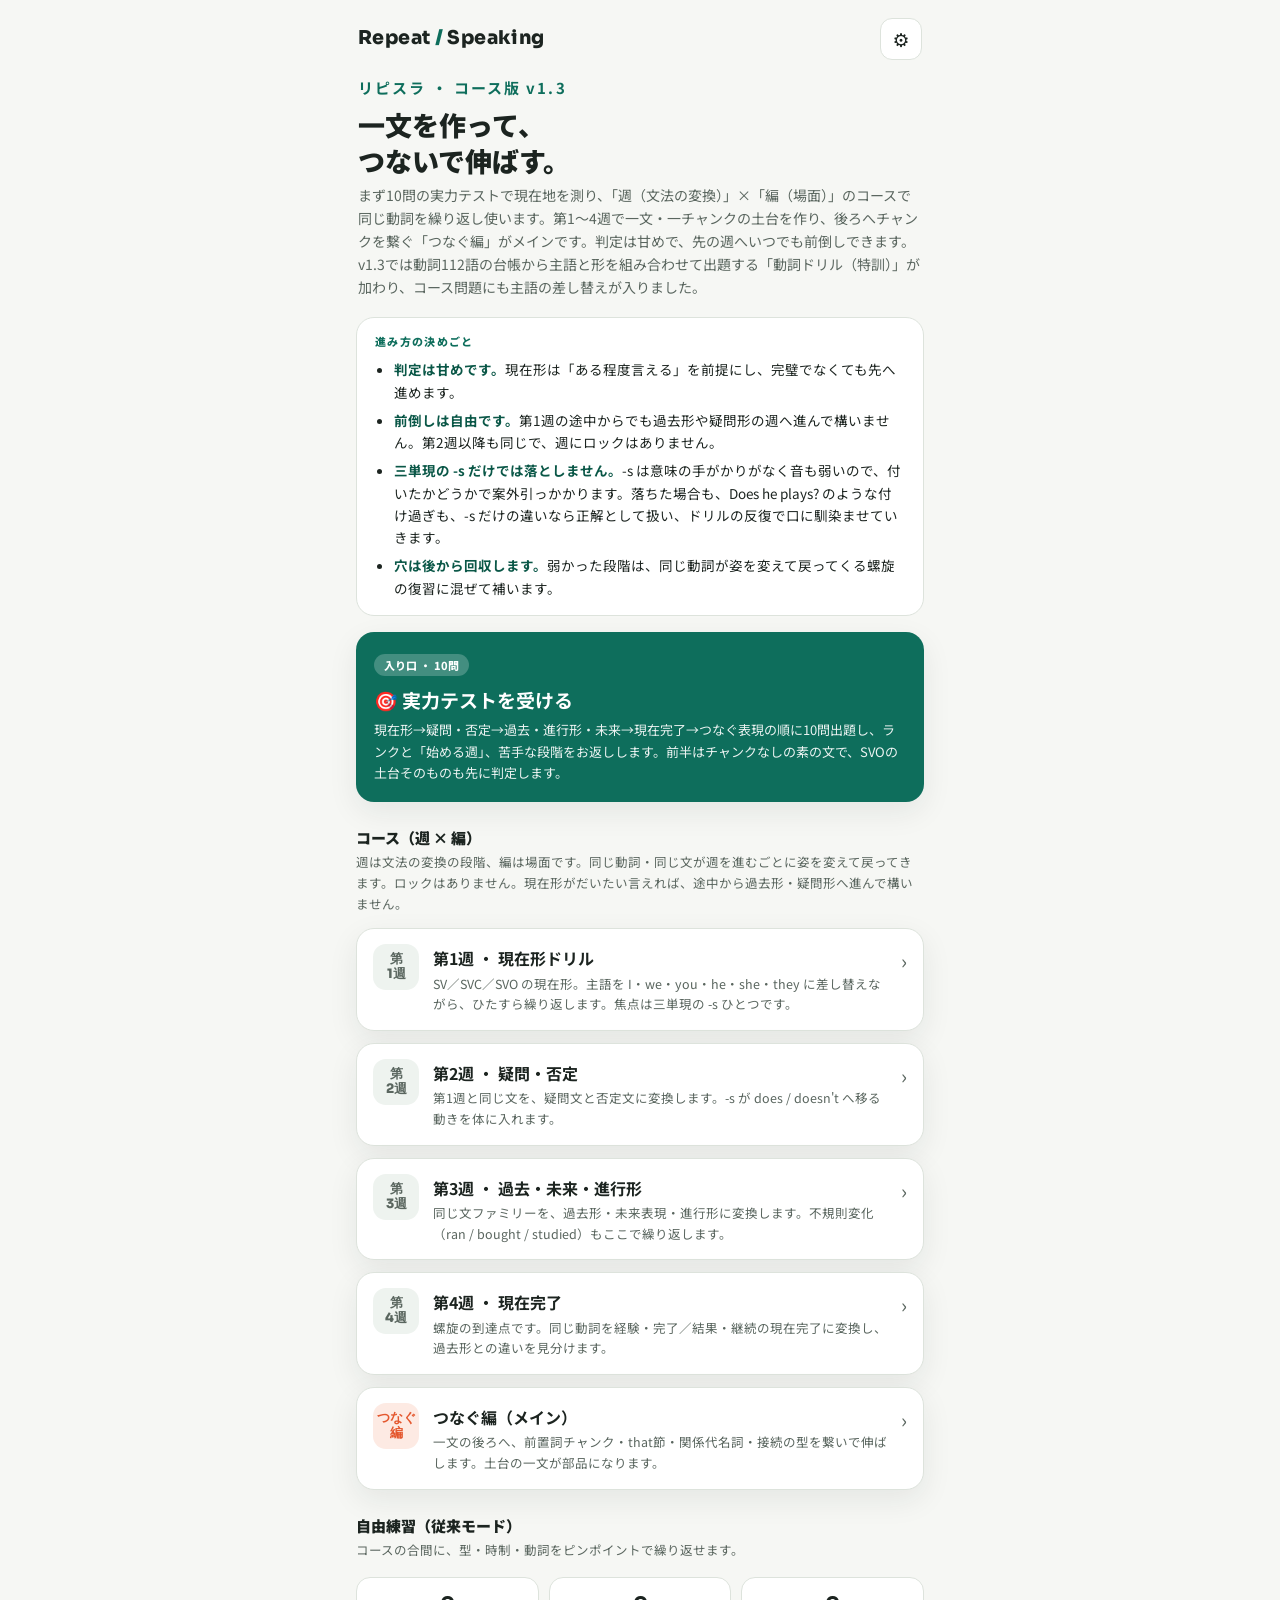
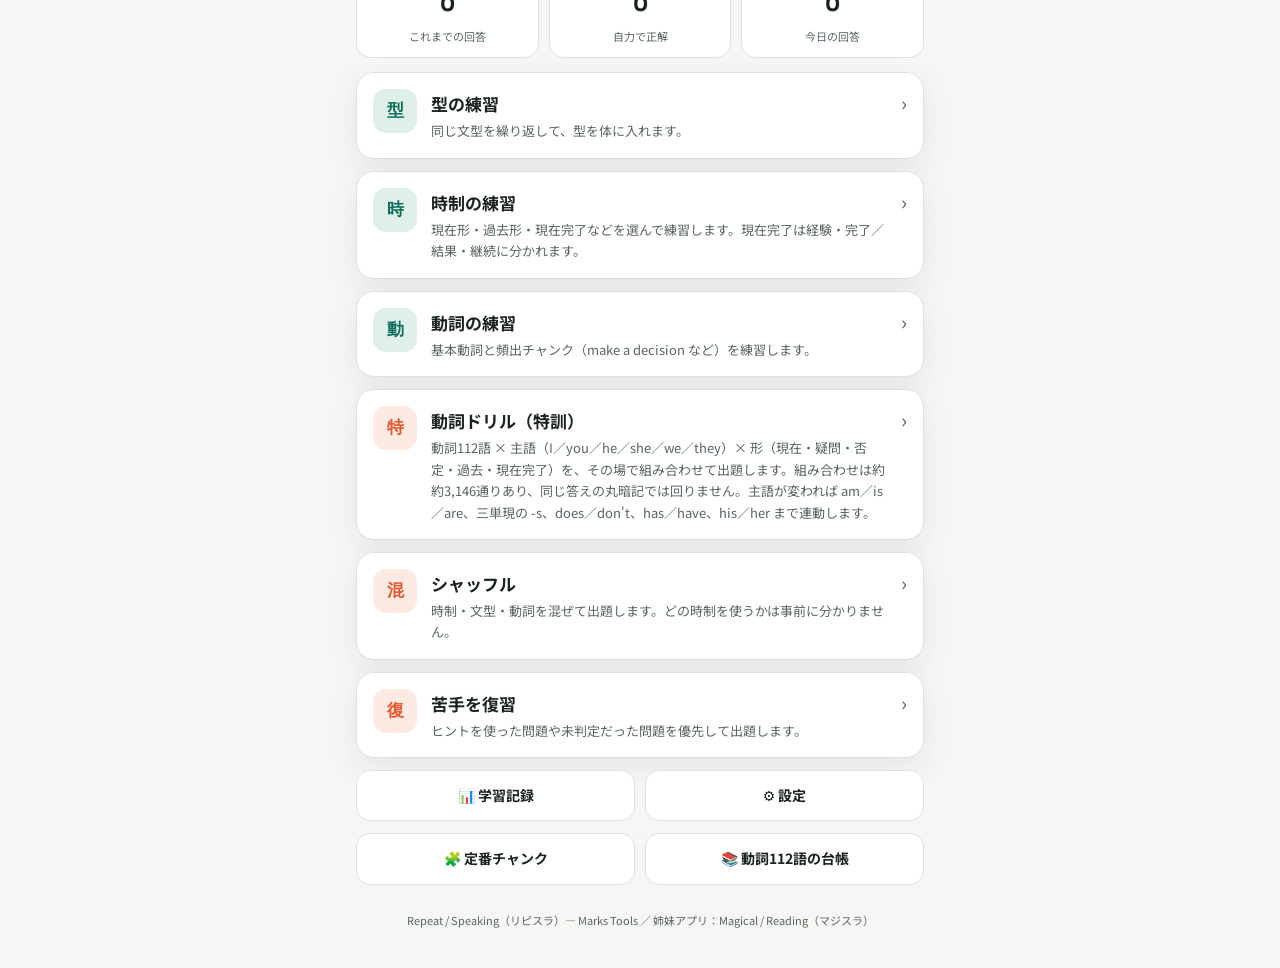
==== commit 5675cc4c: "v1.3 verb drills" ====
--- a/index.html
+++ b/index.html
@@ -232,9 +232,9 @@
       <button class="iconbtn" id="btn-home-settings" aria-label="設定">⚙️</button>
     </div>
     <div class="hero">
-      <h1>リピスラ ・ コース版 v1.2</h1>
+      <h1>リピスラ ・ コース版 v1.3</h1>
       <div class="big">一文を作って、<br>つないで伸ばす。</div>
-      <p>まず10問の実力テストで現在地を測り、「週（文法の変換）」×「編（場面）」のコースで同じ動詞を繰り返し使います。第1〜4週で一文・一チャンクの土台を作り、後ろへチャンクを繋ぐ「つなぐ編」がメインです。判定は甘めで、先の週へいつでも前倒しできます。</p>
+      <p>まず10問の実力テストで現在地を測り、「週（文法の変換）」×「編（場面）」のコースで同じ動詞を繰り返し使います。第1〜4週で一文・一チャンクの土台を作り、後ろへチャンクを繋ぐ「つなぐ編」がメインです。判定は甘めで、先の週へいつでも前倒しできます。v1.3では動詞112語の台帳から主語と形を組み合わせて出題する「動詞ドリル（特訓）」が加わり、コース問題にも主語の差し替えが入りました。</p>
     </div>
     <div class="policy-box">
       <div class="po-label">進み方の決めごと</div>
@@ -282,6 +282,11 @@
         <span><h2>動詞の練習</h2><p>基本動詞と頻出チャンク（make a decision など）を練習します。</p></span>
         <span class="chev">›</span>
       </button>
+      <button class="mode-card accent" id="btn-drill">
+        <span class="mode-num">特</span>
+        <span><h2>動詞ドリル（特訓）</h2><p>動詞112語 × 主語（I／you／he／she／we／they）× 形（現在・疑問・否定・過去・現在完了）を、その場で組み合わせて出題します。組み合わせは約<span id="combo-count">―</span>通りあり、同じ答えの丸暗記では回りません。主語が変われば am／is／are、三単現の -s、does／don't、has／have、his／her まで連動します。</p></span>
+        <span class="chev">›</span>
+      </button>
       <button class="mode-card accent" data-mode="shuffle">
         <span class="mode-num">混</span>
         <span><h2>シャッフル</h2><p>時制・文型・動詞を混ぜて出題します。どの時制を使うかは事前に分かりません。</p></span>
@@ -299,7 +304,7 @@
     </div>
     <div class="sub-row">
       <button class="sub-btn" id="btn-goto-chunks">🧩 定番チャンク</button>
-      <button class="sub-btn" id="btn-goto-verbs">📚 動詞34語（SV／SVC／SVO）</button>
+      <button class="sub-btn" id="btn-goto-verbs">📚 動詞112語の台帳</button>
     </div>
     <p class="note" id="sr-note"></p>
     <p class="foot">Repeat / Speaking（リピスラ）— Marks Tools ／ 姉妹アプリ：Magical / Reading（マジスラ）</p>
@@ -318,6 +323,30 @@
       </div>
     </div>
     <div class="chip-grid" id="pick-list"></div>
+  </section>
+
+  <!-- v1.3 動詞ドリル設定 -->
+  <section class="screen" id="scr-drill">
+    <div class="backrow">
+      <button class="backbtn" data-back="home" aria-label="戻る">←</button>
+      <div><h2 class="screen-title">動詞ドリル（特訓）</h2><p class="screen-sub">動詞 × 主語 × 形をその場で組み合わせて出題します（1回10問）。</p></div>
+    </div>
+    <div class="field">
+      <label>レベル（使う形の広さ）</label>
+      <div class="seg" id="drill-level">
+        <button data-v="1">現在形のみ</button><button data-v="2">疑問・否定も</button><button data-v="3">過去形も</button><button data-v="4">現在完了も</button>
+      </div>
+      <p style="font-size:12px;color:var(--ink2);margin:6px 0 0">現在完了は、現在完了が自然な動詞だけで出題します。同じ動詞・同じ主語は続けて出ません。判定はいつもの甘め判定で、ヒント3段階も使えます。</p>
+    </div>
+    <div class="field">
+      <label>動詞</label>
+      <p style="font-size:15px;margin:0"><b id="drill-verb-name">ランダム（全動詞）</b></p>
+      <p style="font-size:12px;color:var(--ink2);margin:4px 0 0">特定の動詞を特訓したいときは、台帳から動詞を選んでください。その動詞だけを主語と形を変えて出題します。</p>
+      <button class="ghost-btn" id="btn-drill-pick">📚 台帳から動詞を選ぶ</button>
+      <button class="ghost-btn" id="btn-drill-random" style="display:none">ランダム（全動詞）に戻す</button>
+    </div>
+    <div class="empty-box" id="drill-combo">出題できる組み合わせ：約―通り</div>
+    <button class="primary-btn" id="btn-drill-start">特訓を始める（10問）›</button>
   </section>
 
   <!-- S03/S04 練習画面 -->
@@ -436,9 +465,9 @@
   <section class="screen" id="scr-verbs">
     <div class="backrow">
       <button class="backbtn" data-back="home" aria-label="戻る">←</button>
-      <div><h2 class="screen-title">動詞34語</h2><p class="screen-sub">日常で使う動詞を文型別に整理しました。</p></div>
-    </div>
-    <p style="font-size:13.5px;margin:14px 0 0">日常英会話で頻出の動詞（QQ English の頻出単語まとめ等を参考に選定）を、なるべく網羅して34語に整理し、SV型・SVC型・SVO型に分類しました。第1週の特訓はこの分類どおりに進みます。名詞は目的語スロット、形容詞は SVC の補語スロット、頻度副詞（always / usually / often / sometimes）は現在形ドリルの差し込みチャンクとして各問題に入っています。動詞名をタップすると、その動詞の問題を練習できます（問題がある動詞のみ）。</p>
+      <div><h2 class="screen-title">動詞112語の台帳</h2><p class="screen-sub">「英語でよく使う動詞100選」の111語に wake を加えた統合台帳です。</p></div>
+    </div>
+    <p style="font-size:13.5px;margin:14px 0 0">日常英会話で頻出の動詞を、SV型・SVC型・SVO型・特殊に分類し、過去形・過去分詞も並べました。各動詞には型文が1つあり、動詞ドリル（特訓）はこの型文を主語（I／you／he／she／we／they）と形（現在・疑問・否定・過去・現在完了）で組み替えて出題します。動詞の行をタップすると、その動詞だけの特訓に入れます。mind／let／thank のような特殊な構文の動詞は、無理に生成せず固定表現として載せています。</p>
     <div id="verb-groups"></div>
   </section>
 
@@ -630,6 +659,46 @@
 var QUESTION_MAP = {};
 QUESTIONS.forEach(function(q){ QUESTION_MAP[q.id]=q;});
 
+/* ============ v1.3 主語バリエーション（コース問題） ============ */
+/* 主語の差し替えが自然な問題だけに付ける。文ファミリーの変換関係は元の問題が保持し、
+   差し替え時は英語の動詞変化・所有格と日本語お題を連動させた複製を出題する。 */
+var SUBJ_VARIANTS = {
+"RS-W1-01":[{key:"she",ja:"彼女は毎朝走ります。",en:"She runs every morning.",chunks:[["She runs","彼女は走ります"],["every morning","毎朝"]]}],
+"RS-W1-02":[{key:"she",ja:"彼女は8時間寝ます。",en:"She sleeps for eight hours.",chunks:[["She sleeps","彼女は寝ます"],["for eight hours","8時間"]]}],
+"RS-W1-04":[{key:"he",ja:"彼は忙しいです。",en:"He is busy.",acc:["He is busy.","He's busy."],chunks:[["He is","彼は〜です"],["busy","忙しい"]]}],
+"RS-W1-05":[{key:"she",ja:"彼女は疲れて見えます。",en:"She looks tired.",chunks:[["She looks","彼女は〜に見えます"],["tired","疲れて"]]}],
+"RS-W1-06":[{key:"he",ja:"彼は先生です。",en:"He is a teacher.",acc:["He is a teacher.","He's a teacher."],chunks:[["He is","彼は〜です"],["a teacher","先生"]]}],
+"RS-W1-07":[{key:"she",ja:"彼女はサッカーをします。",en:"She plays soccer.",chunks:[["She plays","彼女は〜をします"],["soccer","サッカーを"]]},
+{key:"they",ja:"彼らはサッカーをします。",en:"They play soccer.",chunks:[["They play","彼らは〜をします"],["soccer","サッカーを"]]}],
+"RS-W1-08":[{key:"he",ja:"彼は英語を話します。",en:"He speaks English.",chunks:[["He speaks","彼は〜を話します"],["English","英語を"]]}],
+"RS-W1-09":[{key:"he",ja:"彼は毎朝コーヒーを飲みます。",en:"He drinks coffee every morning.",chunks:[["He drinks","彼は〜を飲みます"],["coffee","コーヒーを"],["every morning","毎朝"]]}],
+"RS-W1-10":[{key:"we",ja:"私たちは宿題をします。",en:"We do our homework.",chunks:[["We do","私たちは〜をします"],["our homework","（私たちの）宿題を"]]}],
+"RS-W1-11":[{key:"they",ja:"彼らは朝食を食べます。",en:"They eat breakfast.",acc:["They eat breakfast.","They have breakfast."],chunks:[["They eat","彼らは食べます"],["breakfast","朝食を"]]}],
+"RS-W1-13":[{key:"he",ja:"彼は病院で働いています。",en:"He works at a hospital.",chunks:[["He works","彼は働いています"],["at a hospital","病院で"]]}],
+"RS-W1-14":[{key:"he",ja:"彼は駅でパンを買います。",en:"He buys bread at the station.",chunks:[["He buys","彼は〜を買います"],["bread","パンを"],["at the station","駅で"]]}],
+"RS-W2-05":[{key:"she",ja:"彼女は忙しくありません。",en:"She isn't busy.",acc:["She isn't busy.","She is not busy.","She's not busy."],chunks:[["She isn't","彼女は〜ではありません"],["busy","忙しい"]]}],
+"RS-W3-04":[{key:"he",ja:"彼は昨夜、英語を勉強しました。",en:"He studied English last night.",chunks:[["He studied","彼は勉強しました"],["English","英語を"],["last night","昨夜"]]}],
+"RS-W4-03":[{key:"she",ja:"彼女はその病院で10年働いています。",en:"She has worked at that hospital for ten years.",acc:["She has worked at that hospital for ten years.","She's worked at that hospital for ten years.","She has been working at that hospital for ten years."],chunks:[["She has worked","彼女は働いています"],["at that hospital","その病院で"],["for ten years","10年間"]]}]
+};
+QUESTIONS.forEach(function(q){ if(SUBJ_VARIANTS[q.id]) q.variants = SUBJ_VARIANTS[q.id]; });
+function applyVariant(q){
+if(!q.variants || !q.variants.length) return q;
+if(Math.random()>=0.5) return q;
+var v = q.variants[Math.floor(Math.random()*q.variants.length)];
+var c = {}; for(var k in q) c[k]=q[k];
+c.id = q.id+"-V"+v.key;
+c.promptJa = v.ja;
+c.contextJa = "主語バリエーション：元の文（"+q.promptJa+"）の主語を差し替えて出題しています。文ファミリーは同じです。";
+c.primaryAnswer = v.en;
+c.acceptedAnswers = v.acc? v.acc.slice(): [v.en];
+c.chunks = v.chunks.map(function(p){ return {en:p[0], ja:p[1]};});
+var joined = v.chunks.map(function(p){ return p[0];}).join(" / ");
+c.hints = {structure:q.hints.structure, pattern:joined, full:joined};
+c.explanation = (q.explanation||"")+"（主語バリエーションで出題中。主語が変わると動詞の形や所有格も連動します。）";
+QUESTION_MAP[c.id]=c;
+return c;
+}
+
 var TENSES = [
 {key:"present", label:"現在形", sub:"習慣・事実を表します", types:["present"]},
 {key:"prog", label:"現在進行形", sub:"今している最中の動作", types:["prog"]},
@@ -1131,6 +1200,9 @@
 row.innerHTML = "<b>"+esc(cat.label)+"</b><span class=\"stars\">"+"★".repeat(filled)+"☆".repeat(3-filled)+"<small>"+esc(stage)+"（"+studied.length+"/"+qs.length+"問）</small></span>";
 ml.appendChild(row);
 });
+var genFirst={}; histLog.forEach(function(h){ if(h.questionId.indexOf("GEN-")===0 && h.attemptNumber===1 && !genFirst[h.questionId]) genFirst[h.questionId]=h;});
+var genList=Object.keys(genFirst).map(function(k){return genFirst[k];});
+if(genList.length){ var gOk=genList.filter(function(h){return h.evaluationStatus==="accepted";}).length; var gFilled=Math.round(gOk/genList.length*3); var grow=document.createElement("div"); grow.className="mastery-row"; grow.innerHTML="<b>動詞ドリル（生成問題）</b><span class=\"stars\">"+"★".repeat(gFilled)+"☆".repeat(3-gFilled)+"<small>初回 "+gOk+" / "+genList.length+" 問正解（動詞×主語×形）</small></span>"; ml.appendChild(grow);}
 var hl=$("histLog-list"); hl.innerHTML="";
 if(!histLog.length){ hl.innerHTML="<div class=\"empty-box\">まだ記録がありません。ホームから練習を始めましょう。</div>";}
 histLog.slice(-20).reverse().forEach(function(h){
@@ -1162,7 +1234,7 @@
 try{
 var data=JSON.parse(reader.result);
 if(!data || data.app!=="repeat-speaking" ||!Array.isArray(data.history)) throw new Error("bad");
-data.history.forEach(function(h){ if(!h.questionId ||!QUESTION_MAP[h.questionId]) throw new Error("bad");});
+data.history.forEach(function(h){ if(!h.questionId || typeof h.questionId!=="string") throw new Error("bad");});
 histLog = data.history;
 userAnswers = (data.userAnswers && typeof data.userAnswers==="object")? data.userAnswers: {};
 placementResult = (data.placement && typeof data.placement==="object")? data.placement: placementResult;
@@ -1335,7 +1407,7 @@
 var inScene = QUESTIONS.filter(function(q){return q.week===week && (scene==="all" || q.scene===scene);});
 var rest = QUESTIONS.filter(function(q){return q.week===week && scene!=="all" && q.scene!==scene;});
 var pool = shuffleArr(inScene).concat(shuffleArr(rest));
-return pool.slice(0, Math.min(count, pool.length));
+return pool.slice(0, Math.min(count, pool.length)).map(applyVariant);
 }
 function startCourse(){
 var w = WEEKS.filter(function(x){return x.n===courseState.week;})[0];
@@ -1343,7 +1415,7 @@
 startSession(label, buildCourseQueue(), "course");
 }
 function layerStats(pred){
-var ids = {}; QUESTIONS.filter(pred).forEach(function(q){ ids[q.id]=1;});
+var ids = {}; Object.keys(QUESTION_MAP).map(function(k){return QUESTION_MAP[k];}).filter(pred).forEach(function(q){ ids[q.id]=1;});
 var seen={}, att=0, ok=0;
 histLog.forEach(function(h){ if(h.attemptNumber!==1 || seen[h.questionId] || !ids[h.questionId]) return; seen[h.questionId]=1; att++; if(h.evaluationStatus==="accepted") ok++;});
 return {att:att, ok:ok, rate: att? ok/att: 0};
@@ -1372,20 +1444,275 @@
 }
 function renderVerbs(){
 var wrap=$("verb-groups"); wrap.innerHTML="";
-[["SV","SV型 ・ 目的語なしで文が終わる"],["SVC","SVC型 ・ 補語（形容詞・名詞）が続く"],["SVO","SVO型 ・ 目的語を取る"]].forEach(function(g){
-var h=document.createElement("h3"); h.style.cssText="margin:20px 0 2px;font-size:15px"; h.textContent=g[1]; wrap.appendChild(h);
+[["SV","SV型 ・ 目的語なしで文が終わる"],["SVC","SVC型 ・ 補語（形容詞・名詞）が続く"],["SVO","SVO型 ・ 目的語を取る"],["特殊","特殊 ・ 固定表現として覚える"]].forEach(function(g){
+var list = VERB_LEDGER.filter(function(e){return e.t===g[0];});
+if(!list.length) return;
+var h=document.createElement("h3"); h.style.cssText="margin:20px 0 2px;font-size:15px"; h.textContent=g[1]+"（"+list.length+"語）"; wrap.appendChild(h);
 var t=document.createElement("table"); t.className="verb-table";
-t.innerHTML="<tr><th>動詞</th><th>主な編</th><th>第1週ドリル例</th><th>問題</th></tr>";
-VERB_INVENTORY.filter(function(v){return v[1]===g[0];}).forEach(function(v){
-var n = QUESTIONS.filter(function(q){return q.verb===v[0];}).length;
+t.innerHTML="<tr><th>動詞（原形・過去形・過去分詞）</th><th>型文</th><th>ドリル</th></tr>";
+list.forEach(function(e){
 var tr=document.createElement("tr");
-tr.innerHTML="<td><span class=\"vtype "+g[0].toLowerCase()+"\">"+esc(v[1])+"</span> <b>"+esc(v[0])+"</b></td><td>"+esc(v[2])+"</td><td>"+esc(v[3])+"</td><td>"+(n? n+"問 ›": "—")+"</td>";
-if(n){ tr.style.cursor="pointer"; tr.addEventListener("click", function(){ pickState.count=settings.count; startSession("動詞 ・ "+v[0], buildQueue("verb", v[0]));});}
+var exEn, exJa;
+if(e.gen){ var s0 = e.subs==="all"? "I": e.subs[0]; var g0=buildGen(e, s0, "a"); exEn=g0.en; exJa=g0.ja; }
+else { exEn=e.ex; exJa=e.exJa; }
+tr.innerHTML="<td><span class=\"vtype "+(e.t==="特殊"?"svc":e.t.toLowerCase())+"\">"+esc(e.t)+"</span> <b>"+esc(e.b)+"</b><br><small style=\"color:var(--ink2)\">"+esc(e.past)+" / "+esc(e.pp)+"</small></td><td>"+esc(exEn)+"<br><small style=\"color:var(--ink2)\">"+esc(exJa)+"</small></td><td>"+(e.gen? "特訓 ›": "固定")+"</td>";
+if(e.gen){ tr.style.cursor="pointer"; tr.addEventListener("click", function(){ drillState.verb=e.b; updateDrillUI(); show("scr-drill"); toast("動詞「"+e.b+"」の特訓です");});}
+else { tr.addEventListener("click", function(){ toast("「"+e.b+"」は固定表現として台帳に載せています（生成ドリルの対象外）");});}
 t.appendChild(tr);
 });
 wrap.appendChild(t);
 });
 }
+
+/* ============ v1.3 動詞台帳112語（生成ドリルの材料） ============ */
+/* 形式：[原形, 過去形, 過去分詞, 型, 英語の残り部分, 日本語の残り部分,
+   日本語の動詞（現在・過去・否定・現在完了）, 使える主語, 使えるパターン, 生成可否, 固定例文, その訳]
+   パターン文字：a=現在肯定 q=疑問・否定 p=過去 c=現在完了。主語 "all" は I/you/he/she/we/they。
+   英語の残り部分の {poss} は主語の所有格（my/your/his/her/our/their）に置換される。 */
+var VERB_LEDGER = [
+["be","was / were","been","SVC","busy","","忙しいです","忙しかったです","忙しくありません","","all","aqp"],
+["have","had","had","SVO","a car","車を","持っています","持っていました","持っていません","持ったことがあります"],
+["do","did","done","SVO","{poss} homework","宿題を","します","しました","しません","したことがあります"],
+["go","went","gone","SV","to school","学校へ","行きます","行きました","行きません","行ったことがあります"],
+["come","came","come","SV","here","ここへ","来ます","来ました","来ません","来たことがあります"],
+["visit","visited","visited","SVO","Kyoto","京都を","訪れます","訪れました","訪れません","訪れたことがあります"],
+["arrive","arrived","arrived","SV","at the station","駅に","着きます","着きました","着きません","着いたことがあります"],
+["leave","left","left","SV","at eight","8時に","出発します","出発しました","出発しません","出発したことがあります"],
+["get","got","got","SVO","a letter","手紙を","受け取ります","受け取りました","受け取りません","受け取ったことがあります"],
+["give","gave","given","SVO","my friend a gift","友達にプレゼントを","あげます","あげました","あげません","あげたことがあります"],
+["buy","bought","bought","SVO","a new bag","新しいかばんを","買います","買いました","買いません","買ったことがあります"],
+["sell","sold","sold","SVO","old books","古い本を","売ります","売りました","売りません","売ったことがあります"],
+["make","made","made","SVO","a cake","ケーキを","作ります","作りました","作りません","作ったことがあります"],
+["break","broke","broken","SVO","the rules","ルールを","破ります","破りました","破りません","破ったことがあります"],
+["know","knew","known","SVO","the answer","答えを","知っています","知っていました","知りません","","all","aqp"],
+["think","thought","thought","SVO","about it","それについて","考えます","考えました","考えません","考えたことがあります"],
+["guess","guessed","guessed","SVO","the answer","答えを","推測します","推測しました","推測しません","推測したことがあります"],
+["take","took","taken","SVO","a photo","写真を","撮ります","撮りました","撮りません","撮ったことがあります"],
+["bring","brought","brought","SVO","an umbrella","傘を","持ってきます","持ってきました","持ってきません","持ってきたことがあります"],
+["eat","ate","eaten","SVO","breakfast","朝食を","食べます","食べました","食べません","食べたことがあります"],
+["drink","drank","drunk","SVO","coffee","コーヒーを","飲みます","飲みました","飲みません","飲んだことがあります"],
+["sleep","slept","slept","SV","for eight hours","8時間","寝ます","寝ました","寝ません","寝たことがあります"],
+["spend","spent","spent","SVO","money","お金を","使います","使いました","使いません","使ったことがあります"],
+["meet","met","met","SVO","my friends","友達に","会います","会いました","会いません","会ったことがあります"],
+["see","saw","seen","SVO","the sea","海を","見ます","見ました","見ません","見たことがあります"],
+["look","looked","looked","SVC","tired","疲れて","見えます","見えました","見えません","見えたことがあります"],
+["watch","watched","watched","SVO","TV","テレビを","見ます","見ました","見ません","見たことがあります"],
+["say","said","said","SVO","hello","こんにちはと","言います","言いました","言いません","言ったことがあります"],
+["tell","told","told","SVO","the truth","本当のことを","言います","言いました","言いません","言ったことがあります"],
+["speak","spoke","spoken","SVO","English","英語を","話します","話しました","話しません","話したことがあります"],
+["talk","talked","talked","SV","with my friends","友達と","話します","話しました","話しません","話したことがあります"],
+["hear","heard","heard","SVO","a strange sound","変な音が","聞こえます","聞こえました","聞こえません","聞こえたことがあります"],
+["listen","listened","listened","SV","to music","音楽を","聞きます","聞きました","聞きません","聞いたことがあります"],
+["ask","asked","asked","SVO","a question","質問を","します","しました","しません","したことがあります"],
+["answer","answered","answered","SVO","the question","質問に","答えます","答えました","答えません","答えたことがあります"],
+["teach","taught","taught","SVO","English","英語を","教えます","教えました","教えません","教えたことがあります"],
+["want","wanted","wanted","SVO","a new phone","新しいスマホが","ほしいです","ほしかったです","ほしくありません","","all","aqp"],
+["use","used","used","SVO","this app","このアプリを","使います","使いました","使いません","使ったことがあります"],
+["find","found","found","SVO","{poss} keys","鍵を","見つけます","見つけました","見つけません","見つけたことがあります"],
+["work","worked","worked","SV","at a hospital","病院で","働きます","働きました","働きません","働いたことがあります"],
+["call","called","called","SVO","my mother","母に","電話します","電話しました","電話しません","電話したことがあります"],
+["try","tried","tried","SVO","this tea","このお茶を","試します","試しました","試しません","試したことがあります"],
+["need","needed","needed","SVO","more time","もっと時間が","必要です","必要でした","必要ありません","","all","aqp"],
+["feel","felt","felt","SVC","better","気分が","いいです","よかったです","よくありません","","all","aqp"],
+["become","became","become","SVC","a teacher","先生に","なります","なりました","なりません","なったことがあります"],
+["put","put","put","SVO","the book on the desk","机の上に本を","置きます","置きました","置きません","置いたことがあります"],
+["pick","picked","picked","SVO","it up","それを","拾います","拾いました","拾いません","拾ったことがあります"],
+["touch","touched","touched","SVO","the screen","画面を","触ります","触りました","触りません","触ったことがあります"],
+["mean","meant","meant","SVO","it","","本気です","本気でした","本気ではありません","","all","aqp"],
+["mind","minded","minded","特殊","","","","","","","all","",0,"Do you mind if I sit here?","ここに座ってもいいですか。"],
+["let","let","let","特殊","","","","","","","all","",0,"Let me help you.","手伝わせてください。"],
+["start","started","started","SVO","the game","試合を","始めます","始めました","始めません","始めたことがあります"],
+["finish","finished","finished","SVO","{poss} homework","宿題を","終えます","終えました","終えません","終えたことがあります"],
+["stop","stopped","stopped","SV","","","止まります","止まりました","止まりません","止まったことがあります"],
+["seem","seemed","seemed","SVC","fine","元気","そうです","そうでした","そうではありません","","all","aqp"],
+["help","helped","helped","SVO","my mother","母を","手伝います","手伝いました","手伝いません","手伝ったことがあります"],
+["happen","happened","happened","SV","","そんなことが","あります","ありました","","",["it"],"ap"],
+["turn","turned","turned","SV","left","左に","曲がります","曲がりました","曲がりません","曲がったことがあります"],
+["show","showed","shown","SVO","this photo","この写真を","見せます","見せました","見せません","見せたことがあります"],
+["play","played","played","SVO","soccer","サッカーを","します","しました","しません","したことがあります"],
+["walk","walked","walked","SV","to school","学校まで","歩きます","歩きました","歩きません","歩いたことがあります"],
+["run","ran","run","SV","","毎朝","走ります","走りました","走りません","走ったことがあります"],
+["drive","drove","driven","SVO","a car","車を","運転します","運転しました","運転しません","運転したことがあります"],
+["move","moved","moved","SV","to Tokyo","東京へ","引っ越します","引っ越しました","引っ越しません","引っ越したことがあります"],
+["carry","carried","carried","SVO","a heavy bag","重いかばんを","運びます","運びました","運びません","運んだことがあります"],
+["live","lived","lived","SV","in Tokyo","東京に","住んでいます","住んでいました","住んでいません","住んだことがあります"],
+["hold","held","held","SVO","an umbrella","傘を","持ちます","持ちました","持ちません","持ったことがあります"],
+["keep","kept","kept","SVO","a diary","日記を","つけます","つけました","つけません","つけたことがあります"],
+["read","read","read","SVO","a book","本を","読みます","読みました","読みません","読んだことがあります"],
+["write","wrote","written","SVO","an email","メールを","書きます","書きました","書きません","書いたことがあります"],
+["sit","sat","sat","SV","on the chair","椅子に","座ります","座りました","座りません","座ったことがあります"],
+["stand","stood","stood","SV","","","立ちます","立ちました","立ちません","立ったことがあります"],
+["lose","lost","lost","SVO","the game","試合に","負けます","負けました","負けません","負けたことがあります"],
+["win","won","won","SVO","the game","試合に","勝ちます","勝ちました","勝ちません","勝ったことがあります"],
+["catch","caught","caught","SVO","the ball","ボールを","捕まえます","捕まえました","捕まえません","捕まえたことがあります"],
+["miss","missed","missed","SVO","the bus","バスに","乗り遅れます","乗り遅れました","乗り遅れません","乗り遅れたことがあります"],
+["push","pushed","pushed","SVO","the door","ドアを","押します","押しました","押しません","押したことがあります"],
+["pull","pulled","pulled","SVO","the door","ドアを","引きます","引きました","引きません","引いたことがあります"],
+["set","set","set","SVO","an alarm","アラームを","セットします","セットしました","セットしません","セットしたことがあります"],
+["study","studied","studied","SVO","English","英語を","勉強します","勉強しました","勉強しません","勉強したことがあります"],
+["learn","learned","learned","SVO","English","英語を","学びます","学びました","学びません","学んだことがあります"],
+["change","changed","changed","SV","","","変わります","変わりました","変わりません","変わったことがあります"],
+["understand","understood","understood","SVO","English","英語が","分かります","分かりました","分かりません","","all","aqp"],
+["follow","followed","followed","SVO","the rules","ルールを","守ります","守りました","守りません","守ったことがあります"],
+["open","opened","opened","SVO","the window","窓を","開けます","開けました","開けません","開けたことがあります"],
+["close","closed","closed","SVO","the window","窓を","閉めます","閉めました","閉めません","閉めたことがあります"],
+["cook","cooked","cooked","SVO","dinner","夕食を","作ります","作りました","作りません","作ったことがあります"],
+["wash","washed","washed","SVO","{poss} hands","手を","洗います","洗いました","洗いません","洗ったことがあります"],
+["clean","cleaned","cleaned","SVO","{poss} room","部屋を","掃除します","掃除しました","掃除しません","掃除したことがあります"],
+["remember","remembered","remembered","SVO","{poss} name","名前を","覚えています","思い出しました","覚えていません","","all","aqp"],
+["forget","forgot","forgotten","SVO","{poss} name","名前を","忘れます","忘れました","忘れません","忘れたことがあります"],
+["like","liked","liked","SVO","music","音楽が","好きです","好きでした","好きではありません","","all","aqp"],
+["love","loved","loved","SVO","music","音楽が","大好きです","大好きでした","大好きではありません","","all","aqp"],
+["hate","hated","hated","SVO","music","音楽が","嫌いです","嫌いでした","嫌いではありません","","all","aqp"],
+["wait","waited","waited","SV","for the bus","バスを","待ちます","待ちました","待ちません","待ったことがあります"],
+["hurry","hurried","hurried","SV","","","急ぎます","急ぎました","急ぎません","急いだことがあります"],
+["die","died","died","SV","","","","亡くなりました","","亡くなったことがあります","all","p"],
+["send","sent","sent","SVO","an email","メールを","送ります","送りました","送りません","送ったことがあります"],
+["build","built","built","SVO","a house","家を","建てます","建てました","建てません","建てたことがあります"],
+["stay","stayed","stayed","SV","at home","家に","います","いました","いません","いたことがあります"],
+["fall","fell","fallen","SV","down","","転びます","転びました","転びません","転んだことがあります"],
+["cut","cut","cut","SVO","the paper","紙を","切ります","切りました","切りません","切ったことがあります"],
+["reach","reached","reached","SVO","the station","駅に","着きます","着きました","着きません","着いたことがあります"],
+["pass","passed","passed","SVO","the test","試験に","合格します","合格しました","合格しません","合格したことがあります"],
+["decide","decided","decided","SVO","to stay home","家にいることに","決めます","決めました","決めません","決めたことがあります"],
+["hope","hoped","hoped","SVO","to see you again","また会えることを","願います","願いました","願いません","願ったことがあります"],
+["agree","agreed","agreed","SV","with you","あなたに","賛成します","賛成しました","賛成しません","賛成したことがあります"],
+["support","supported","supported","SVO","my family","家族を","支えます","支えました","支えません","支えたことがあります"],
+["hit","hit","hit","SVO","the ball","ボールを","打ちます","打ちました","打ちません","打ったことがあります"],
+["thank","thanked","thanked","特殊","","","","","","","all","",0,"Thank you for your help.","手伝ってくれてありがとうございます。"],
+["invite","invited","invited","SVO","my friends","友達を","招待します","招待しました","招待しません","招待したことがあります"],
+["wake","woke","woken","SV","up at six","6時に","起きます","起きました","起きません","起きたことがあります"]
+].map(function(a){
+return {b:a[0], past:a[1], pp:a[2], t:a[3], r:a[4], jr:a[5], jv:[a[6],a[7],a[8],a[9]],
+subs:(a[10]===undefined? "all": a[10]), pats:(a[11]===undefined? "aqpc": a[11]),
+gen:a[12]!==0, ex:a[13]||"", exJa:a[14]||""};
+});
+var LEDGER_MAP = {}; VERB_LEDGER.forEach(function(e){ LEDGER_MAP[e.b]=e; });
+/* 甘め判定の -s マップにも台帳の動詞を足す */
+VERB_LEDGER.forEach(function(e){ if(e.b==="be") return; var f=sFormOf(e.b); if(f!==e.b && !SFOR_MAP[f]) SFOR_MAP[f]=e.b; });
+function sFormOf(v){
+if(v==="have") return "has"; if(v==="do") return "does";
+if(/(s|x|z|ch|sh|o)$/.test(v)) return v+"es";
+if(/[^aeiou]y$/.test(v)) return v.slice(0,-1)+"ies";
+return v+"s";
+}
+
+/* ============ v1.3 生成エンジン：動詞 × 主語 × 形 ============ */
+var GEN_SUBJ = {
+"I":{en:"I", ja:"私は", be:"am", beCap:"Am", bePast:"was", third:false, poss:"my", ctr:"I'm", ctrH:"I've"},
+"you":{en:"You", ja:"あなたは", be:"are", beCap:"Are", bePast:"were", third:false, poss:"your", ctr:"You're", ctrH:"You've"},
+"he":{en:"He", ja:"彼は", be:"is", beCap:"Is", bePast:"was", third:true, poss:"his", ctr:"He's", ctrH:"He's"},
+"she":{en:"She", ja:"彼女は", be:"is", beCap:"Is", bePast:"was", third:true, poss:"her", ctr:"She's", ctrH:"She's"},
+"we":{en:"We", ja:"私たちは", be:"are", beCap:"Are", bePast:"were", third:false, poss:"our", ctr:"We're", ctrH:"We've"},
+"they":{en:"They", ja:"彼らは", be:"are", beCap:"Are", bePast:"were", third:false, poss:"their", ctr:"They're", ctrH:"They've"},
+"it":{en:"It", ja:"", be:"is", beCap:"Is", bePast:"was", third:true, poss:"its", ctr:"It's", ctrH:"It's"}
+};
+var ALL_SUBJ = ["I","you","he","she","we","they"];
+var PAT_LABEL = {a:"現在形", q:"疑問文", neg:"否定文", p:"過去形", c:"現在完了"};
+function buildGen(e, sk, pat){
+var S = GEN_SUBJ[sk];
+var enLow = sk==="I"? "I": S.en.toLowerCase();
+var rest = e.r.replace("{poss}", S.poss);
+var restSp = rest? " "+rest: "";
+var en="", acc=[], c1="", structure="";
+var jvIdx = {a:0, p:1, neg:2, c:3}[pat];
+if(e.b==="be"){
+if(pat==="a"){ en=S.en+" "+S.be+restSp+"."; acc=[S.ctr+restSp+"."]; c1=S.en+" "+S.be; structure="S + "+S.be+"（be動詞）+ 補語"; }
+else if(pat==="neg"){ en=S.en+" "+S.be+" not"+restSp+"."; c1=S.en+" "+S.be+" not"; structure="S + "+S.be+" not + 補語";
+if(S.be==="am") acc=[S.ctr+" not"+restSp+"."];
+else acc=[S.en+" "+(S.be==="is"?"isn't":"aren't")+restSp+".", S.ctr+" not"+restSp+"."]; }
+else if(pat==="q"){ en=S.beCap+" "+enLow+restSp+"?"; c1=S.beCap+" "+enLow; structure=S.beCap+" + S + 補語 …?（be動詞の疑問）"; }
+else if(pat==="p"){ en=S.en+" "+S.bePast+restSp+"."; c1=S.en+" "+S.bePast; structure="S + "+S.bePast+"（be動詞の過去形）+ 補語"; }
+}else{
+if(pat==="a"){ var vf = S.third? sFormOf(e.b): e.b; en=S.en+" "+vf+restSp+"."; c1=S.en+" "+vf; structure= S.third? "S + "+vf+"（三単現の -s）+ …": "S + 動詞の原形（"+e.b+"）+ …"; }
+else if(pat==="neg"){ var auxN = S.third? "doesn't":"don't"; en=S.en+" "+auxN+" "+e.b+restSp+"."; acc=[S.en+" "+(S.third? "does not":"do not")+" "+e.b+restSp+"."]; c1=S.en+" "+auxN+" "+e.b; structure="S + "+auxN+" + 動詞の原形（-s は doesn't / don't 側へ）"; }
+else if(pat==="q"){ var auxQ = S.third? "Does":"Do"; en=auxQ+" "+enLow+" "+e.b+restSp+"?"; c1=auxQ+" "+enLow+" "+e.b; structure=auxQ+" + S + 動詞の原形 …?"; }
+else if(pat==="p"){ en=S.en+" "+e.past+restSp+"."; c1=S.en+" "+e.past; structure="S + 過去形（"+e.past+"）+ …"; }
+else if(pat==="c"){ var auxH = S.third? "has":"have"; en=S.en+" "+auxH+" "+e.pp+restSp+"."; acc=[S.ctrH+" "+e.pp+restSp+"."]; c1=S.en+" "+auxH+" "+e.pp; structure="S + "+auxH+" + 過去分詞（"+e.pp+"）"; }
+}
+var ja;
+if(pat==="q") ja = S.ja + e.jr + e.jv[0] + "か。";
+else ja = S.ja + e.jr + e.jv[jvIdx] + "。";
+var chunks=[{en:c1, ja:(S.ja + e.jv[pat==="q"? 0: jvIdx])}];
+if(rest && e.jr) chunks.push({en:rest, ja:e.jr});
+var hintJoined = chunks.map(function(c){return c.en;}).join(" / ");
+return {en:en, ja:ja, acc:acc, chunks:chunks, structure:structure, hintJoined:hintJoined};
+}
+function genQuestion(e, sk, pat){
+var g = buildGen(e, sk, pat);
+var s0 = e.subs==="all"? "I": e.subs[0];
+var baseEn = buildGen(e, s0, "a").en;
+var q = {
+id:"GEN-"+e.b+"-"+sk+"-"+pat, level:1,
+tense: pat==="p"? "past": pat==="c"? "pp-exp": "present",
+pattern:"gen-"+pat, verb:e.b, week:0, scene:"daily", family:"gen-"+e.b, base:true, chunkIds:[],
+promptJa:g.ja,
+contextJa:"動詞ドリル（特訓）：動詞は "+e.b+"、主語は "+GEN_SUBJ[sk].en+"、形は「"+PAT_LABEL[pat]+"」です。",
+primaryAnswer:g.en,
+acceptedAnswers:[g.en].concat(g.acc),
+chunks:g.chunks,
+hints:{structure:g.structure, pattern:g.hintJoined, full:g.hintJoined},
+explanation:"生成ドリル：動詞 "+e.b+"（過去形 "+e.past+" ・ 過去分詞 "+e.pp+"）を、主語 "+GEN_SUBJ[sk].en+" ・ "+PAT_LABEL[pat]+" で組み立てました。台帳の型文は「"+baseEn+"」です。主語が変わると be動詞・三単現の -s・do/does・have/has・所有格が連動します。"
+};
+QUESTION_MAP[q.id]=q;
+return q;
+}
+
+/* ============ v1.3 動詞ドリル（特訓） ============ */
+var drillState = {level:2, verb:null};
+var DRILL_LEVEL_PATS = {1:["a"], 2:["a","q"], 3:["a","q","p"], 4:["a","q","p","c"]};
+var DRILL_LEVEL_NAMES = {1:"現在形のみ", 2:"疑問・否定も", 3:"過去形も", 4:"現在完了も"};
+function countCombos(verb, level){
+var total=0;
+VERB_LEDGER.forEach(function(e){
+if(!e.gen) return;
+if(verb && e.b!==verb) return;
+var lp = DRILL_LEVEL_PATS[level];
+var n=0;
+lp.forEach(function(p){ if(e.pats.indexOf(p)<0) return; n += (p==="q"? 2: 1); });
+if(n===0) e.pats.split("").forEach(function(p){ n += (p==="q"? 2: 1); });
+var subs = e.subs==="all"? ALL_SUBJ.length: e.subs.length;
+total += subs*n;
+});
+return total;
+}
+function buildDrillQueue(){
+var entries = VERB_LEDGER.filter(function(e){ return e.gen && (!drillState.verb || e.b===drillState.verb); });
+var out=[], lastVerb=null, lastSubj=null, guard=0;
+while(out.length<10 && guard<600){
+guard++;
+var e = entries[Math.floor(Math.random()*entries.length)];
+if(entries.length>1 && e.b===lastVerb) continue;
+var lp = DRILL_LEVEL_PATS[drillState.level].filter(function(p){ return e.pats.indexOf(p)>=0; });
+if(!lp.length) lp = e.pats.split("");
+var pk = lp[Math.floor(Math.random()*lp.length)];
+if(pk==="q") pk = Math.random()<0.5? "q": "neg";
+var subs = e.subs==="all"? ALL_SUBJ: e.subs;
+var sk = subs[Math.floor(Math.random()*subs.length)];
+if(subs.length>1 && sk===lastSubj) continue;
+out.push(genQuestion(e, sk, pk));
+lastVerb=e.b; lastSubj=sk;
+}
+return out;
+}
+function updateDrillUI(){
+document.querySelectorAll("#drill-level button").forEach(function(b){ b.classList.toggle("sel", Number(b.dataset.v)===drillState.level); });
+$("drill-verb-name").textContent = drillState.verb? drillState.verb+"（この動詞だけ）": "ランダム（全動詞）";
+$("btn-drill-random").style.display = drillState.verb? "": "none";
+$("drill-combo").textContent = "出題できる組み合わせ：約"+countCombos(drillState.verb, drillState.level).toLocaleString()+"通り（動詞"+(drillState.verb? "1語": VERB_LEDGER.filter(function(e){return e.gen;}).length+"語")+" × 主語 × 形）";
+}
+$("btn-drill").addEventListener("click", function(){ updateDrillUI(); show("scr-drill"); });
+document.querySelectorAll("#drill-level button").forEach(function(b){
+b.addEventListener("click", function(){ drillState.level=Number(b.dataset.v); updateDrillUI(); });
+});
+$("btn-drill-pick").addEventListener("click", function(){ renderVerbs(); show("scr-verbs"); });
+$("btn-drill-random").addEventListener("click", function(){ drillState.verb=null; updateDrillUI(); });
+$("btn-drill-start").addEventListener("click", function(){
+var label = "動詞ドリル ・ "+DRILL_LEVEL_NAMES[drillState.level]+(drillState.verb? " ・ "+drillState.verb+" 特訓": "");
+startSession(label, buildDrillQueue(), "drill");
+});
+if($("combo-count")) $("combo-count").textContent = "約"+countCombos(null, 4).toLocaleString();
+updateDrillUI();
 
 /* ============ イベント ============ */
 document.querySelectorAll("[data-mode]").forEach(function(b){
